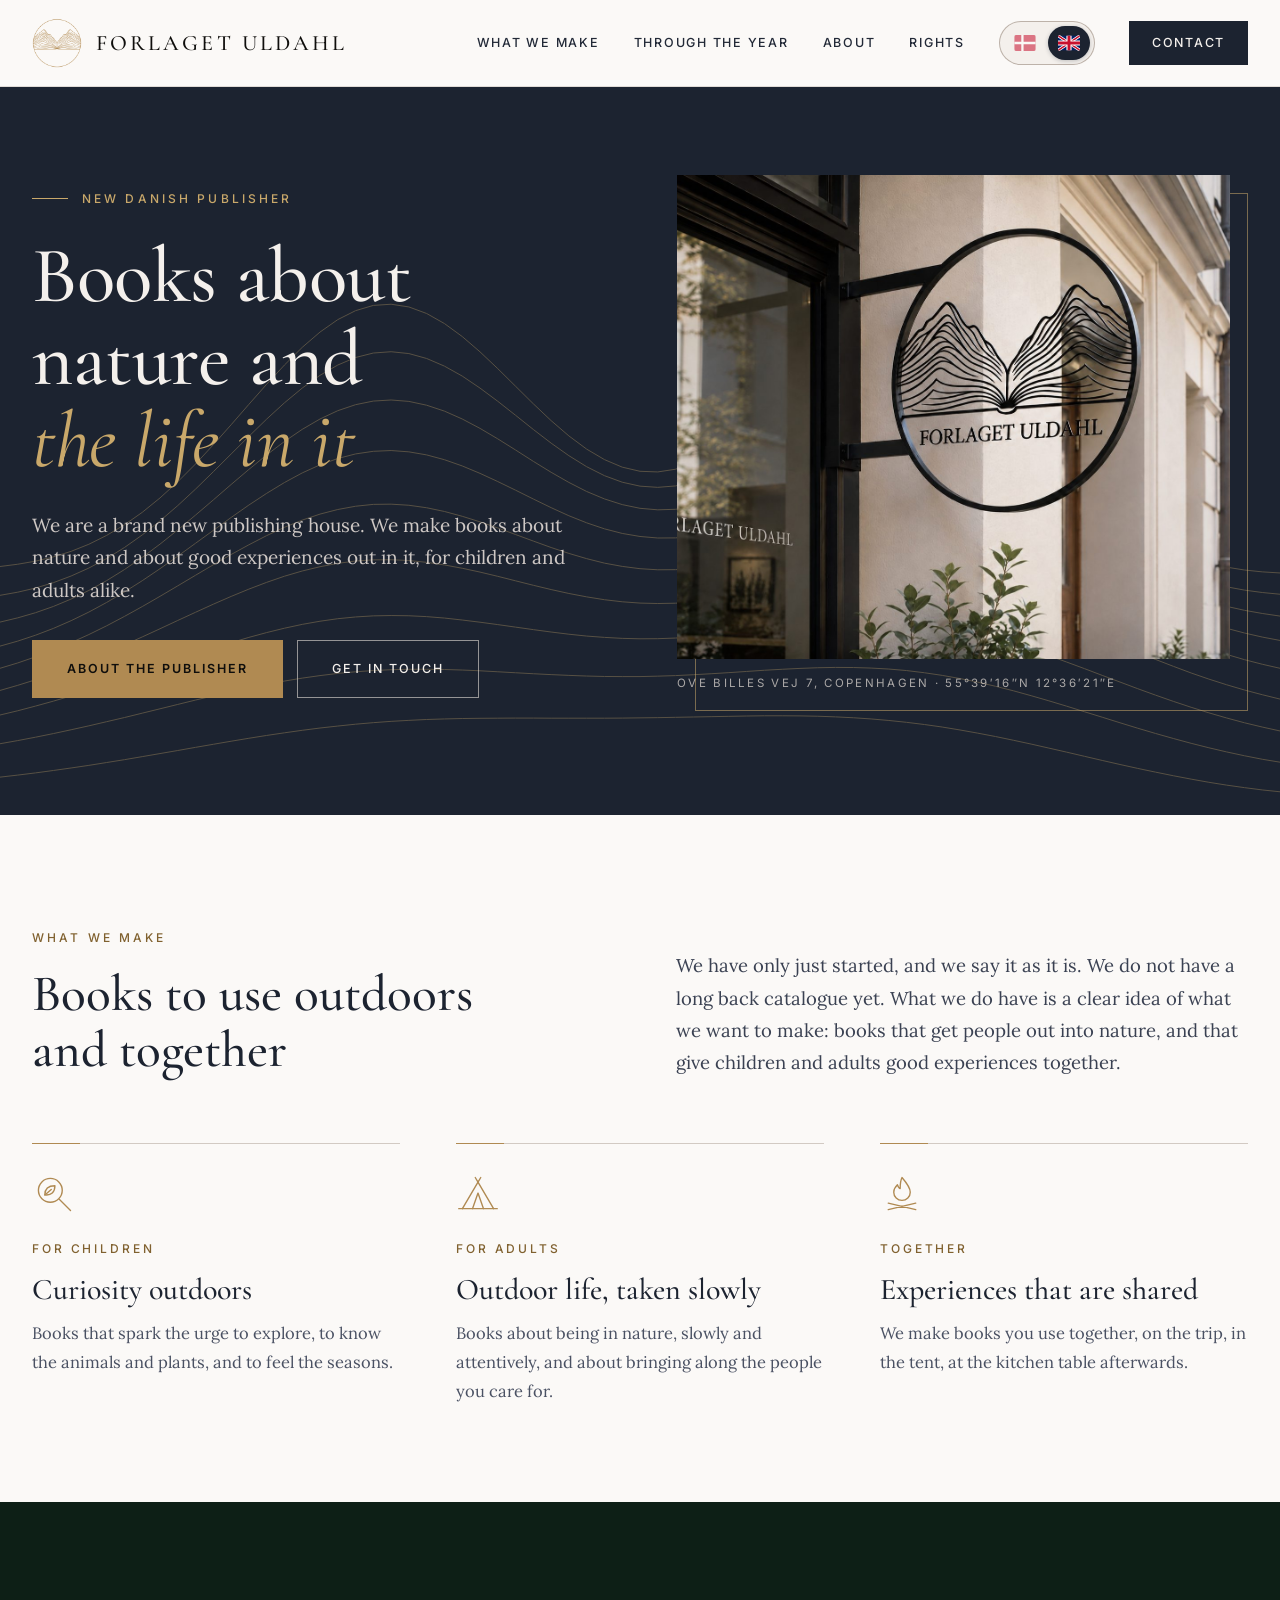
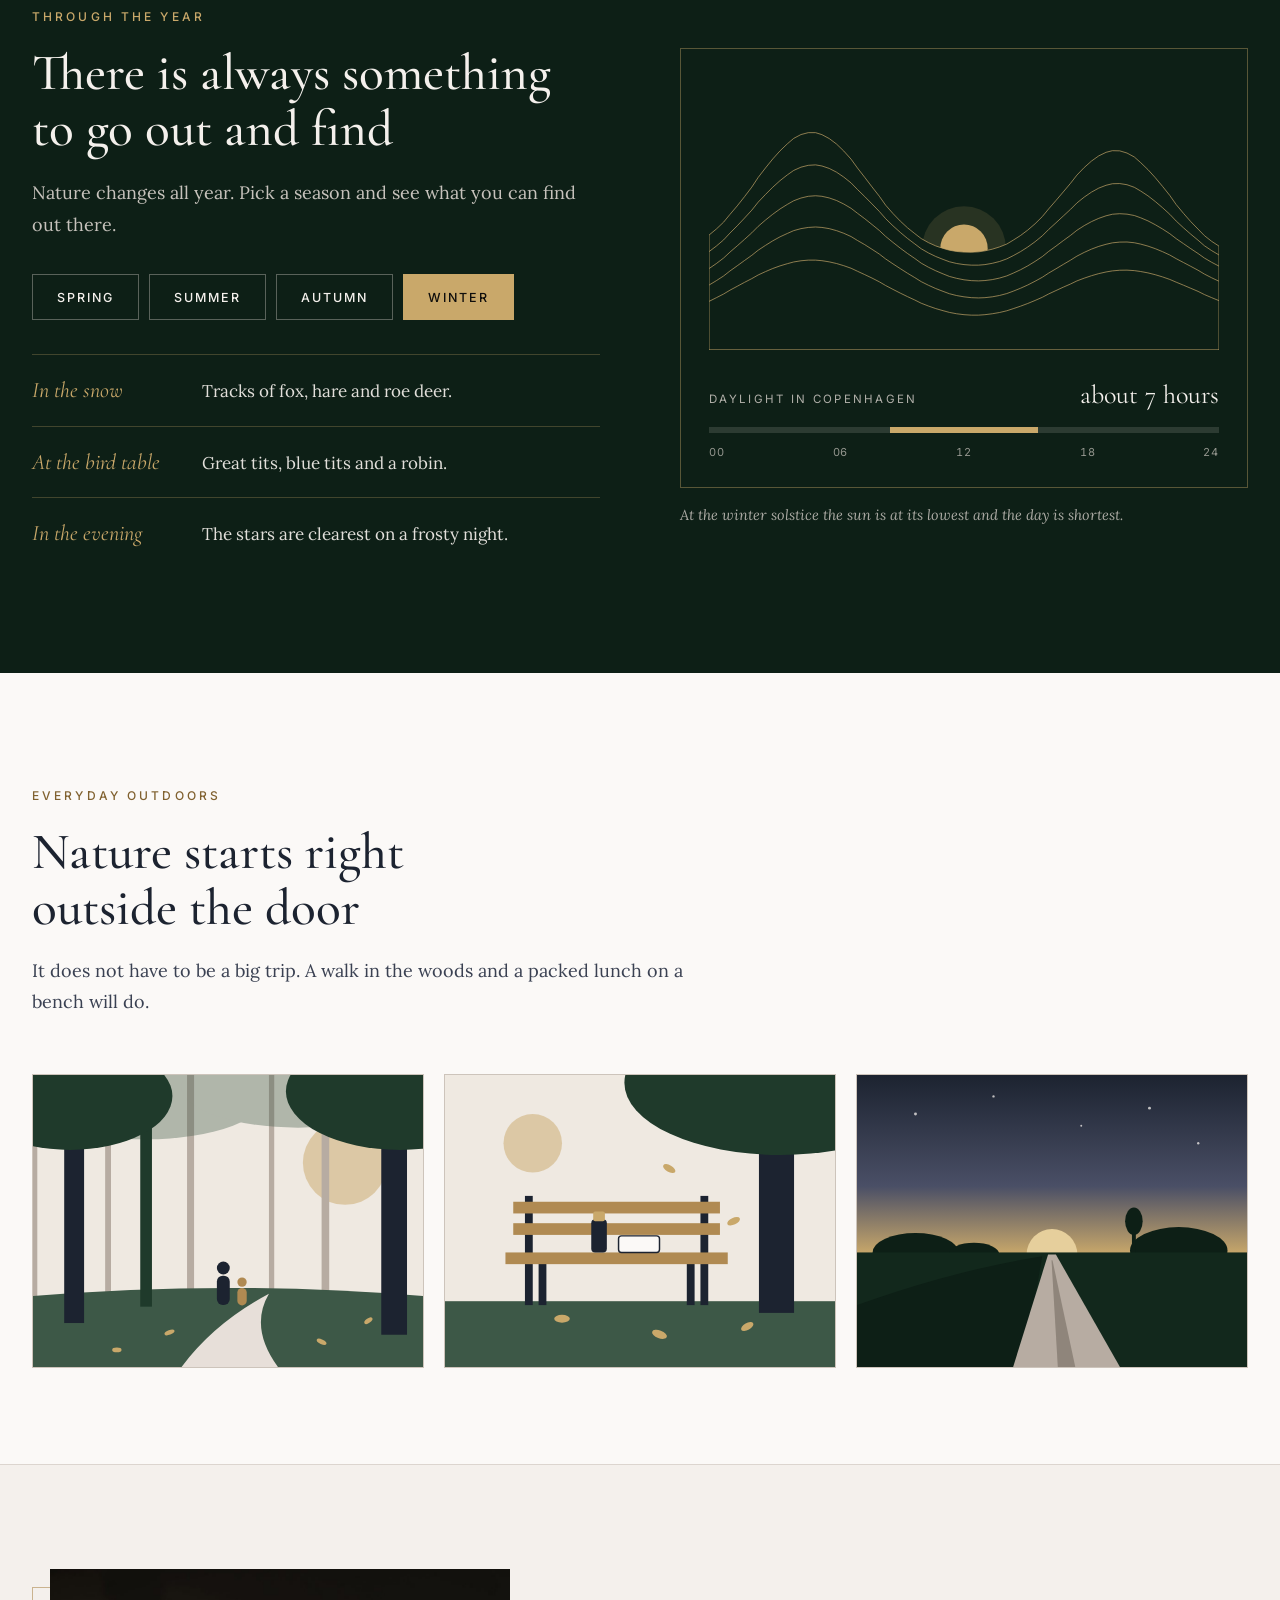
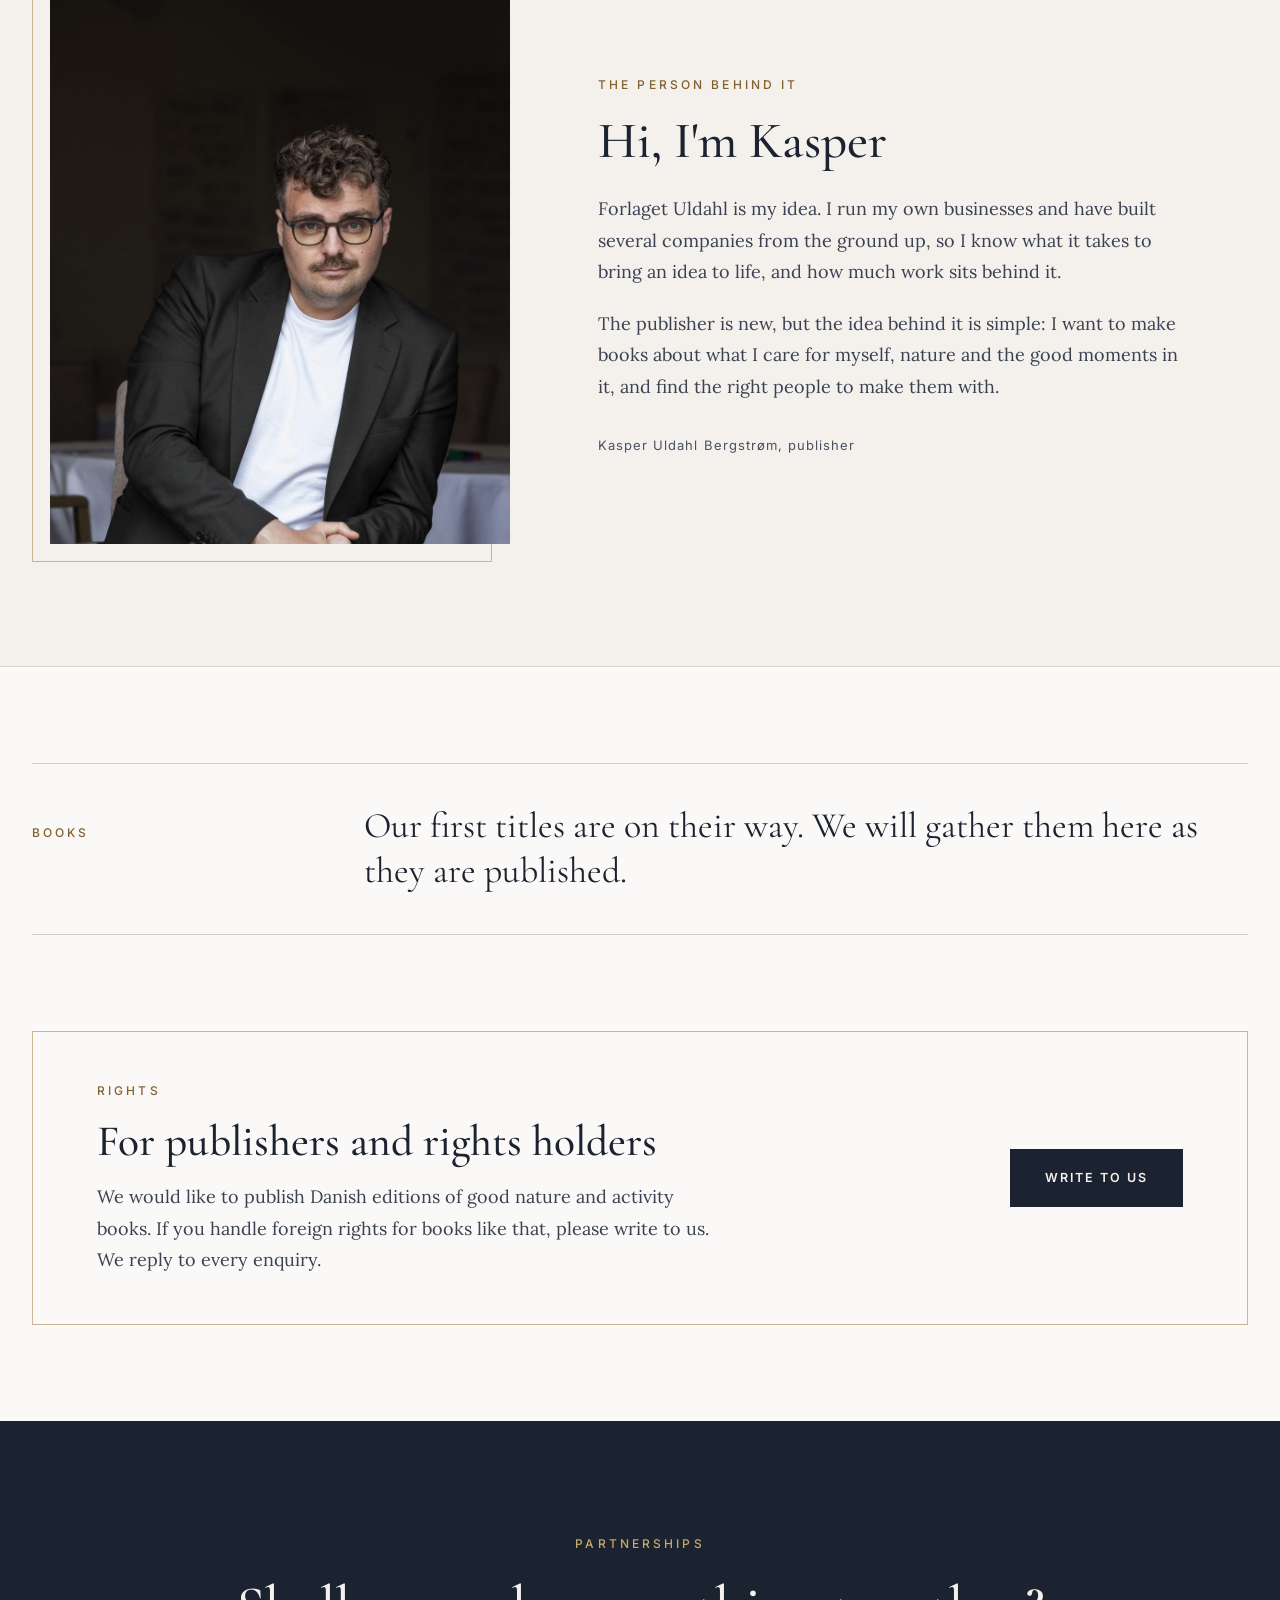
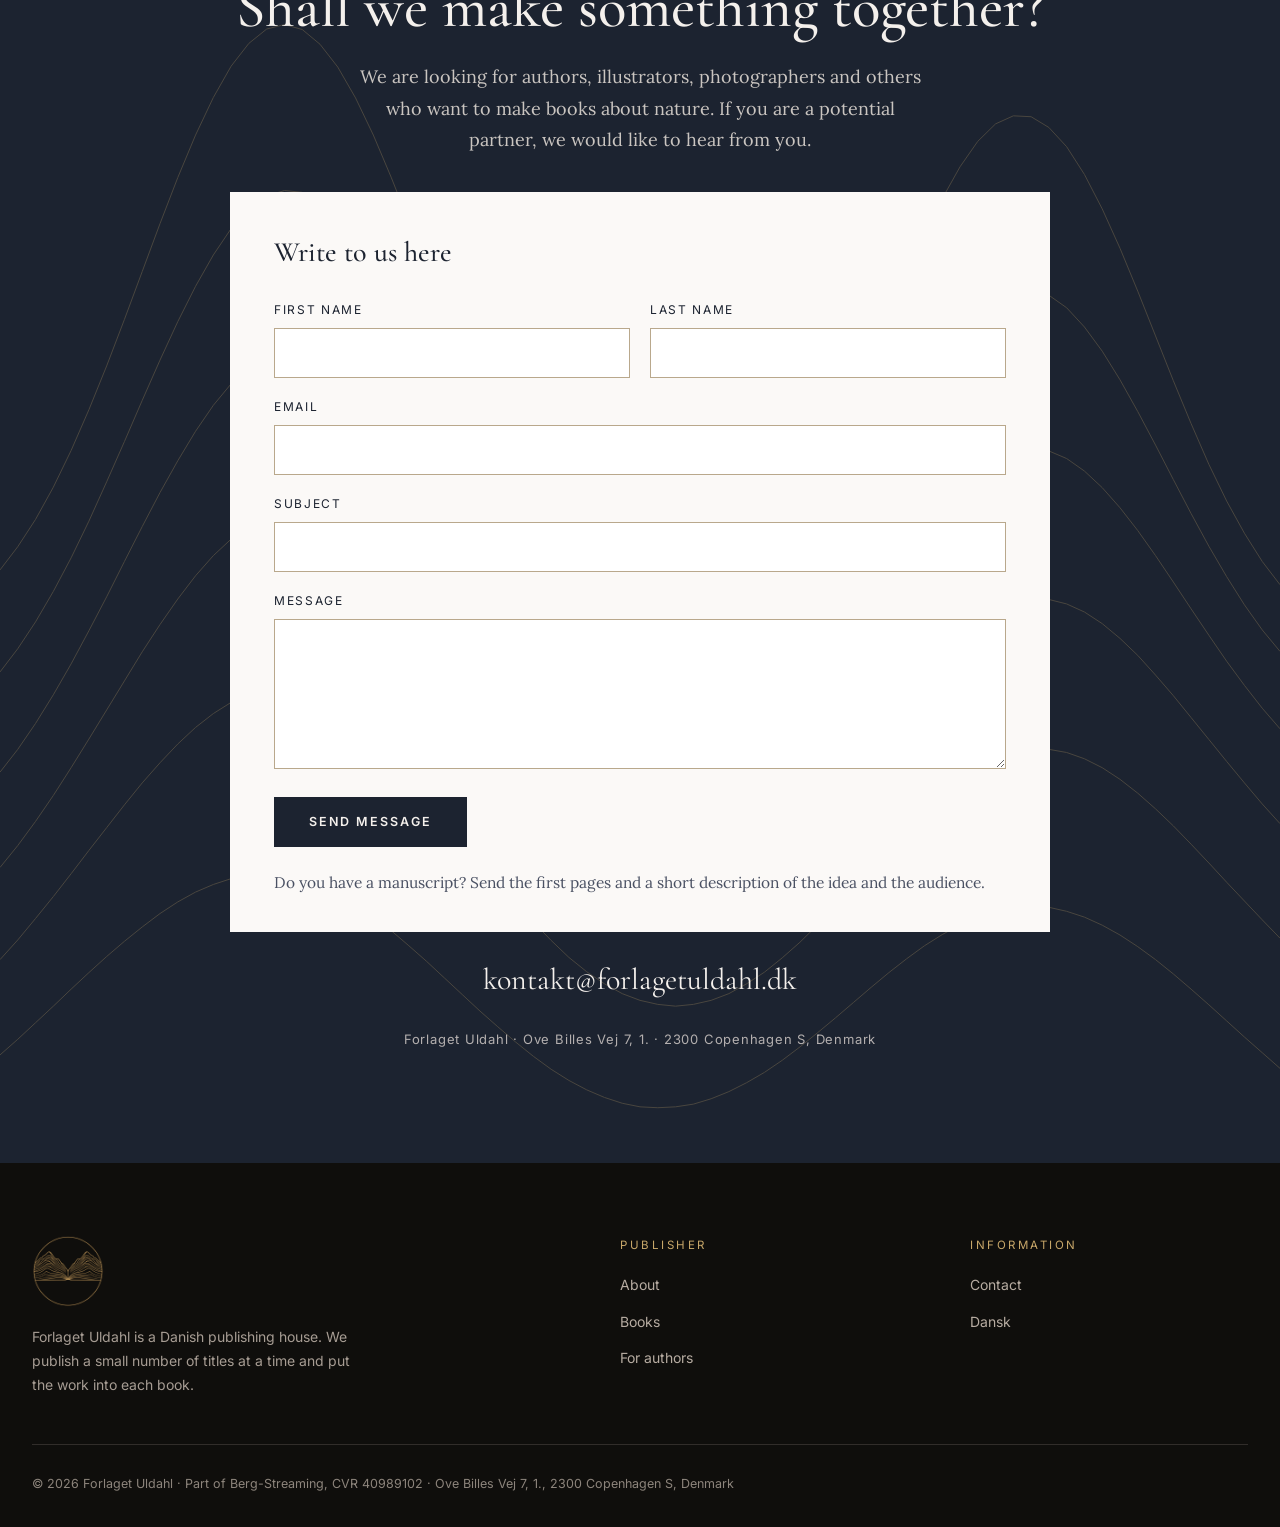
==== en/index.html @ 1d12caa1 "Nyt design: forside på dansk og engelsk med årstidsvælger og kontaktformular Én side pr. sprog. De g" ====
<!doctype html>
<html lang="en">
<head>
<meta charset="utf-8">
<meta name="viewport" content="width=device-width, initial-scale=1">
<title>Forlaget Uldahl</title>
<meta name="description" content="Forlaget Uldahl is a new Danish publishing house. We make books about nature and about good experiences out in it, for children and adults alike.">
<link rel="canonical" href="https://forlagetuldahl.dk/en/">
<link rel="alternate" hreflang="da" href="https://forlagetuldahl.dk/">
<link rel="alternate" hreflang="en" href="https://forlagetuldahl.dk/en/">
<meta property="og:type" content="website">
<meta property="og:site_name" content="Forlaget Uldahl">
<meta property="og:locale" content="en_GB">
<meta property="og:title" content="Forlaget Uldahl">
<meta property="og:description" content="Forlaget Uldahl is a new Danish publishing house. We make books about nature and about good experiences out in it, for children and adults alike.">
<meta property="og:url" content="https://forlagetuldahl.dk/en/">
<meta property="og:image" content="https://forlagetuldahl.dk/assets/images/skilt.jpg">
<meta name="twitter:card" content="summary_large_image">
<link rel="icon" href="../assets/images/maerke.png">
<link rel="preconnect" href="https://fonts.googleapis.com">
<link rel="preconnect" href="https://fonts.gstatic.com" crossorigin>
<link rel="stylesheet" href="https://fonts.googleapis.com/css2?family=Cormorant+Garamond:ital,wght@0,400;0,500;0,600;1,400;1,500&amp;family=Inter:wght@400;500;600&amp;family=Lora:ital,wght@0,400;0,500;1,400&amp;display=swap">
<link rel="stylesheet" href="../assets/css/style.css">
</head>
<body>
<div style="background: #FBF9F7; color: #222937; font-family: 'Lora', Georgia, serif; font-size: 17px; line-height: 1.75; overflow-x: hidden">

<header style="background: #FBF9F7; border-bottom: 1px solid rgba(183,172,162,.4)">
<div style="max-width: 1240px; margin: 0 auto; padding: 18px 32px; display: flex; flex-wrap: wrap; align-items: center; justify-content: space-between; gap: 14px 32px">
<a href="#top" style="display: flex; align-items: center; gap: 14px; text-decoration: none">
<img src="../assets/images/maerke.png" alt="" style="width: 50px; height: 50px; object-fit: contain">
<span style="font-family: 'Cormorant Garamond', Georgia, serif; font-size: 22px; letter-spacing: .14em; text-transform: uppercase; color: #0F0E0C; font-weight: 500">Forlaget Uldahl</span>
</a>
<nav class="menu" aria-label="Main menu" style="display: flex; flex-wrap: wrap; align-items: center; gap: 10px 34px; font-family: 'Inter', sans-serif; font-size: 12.5px; letter-spacing: .14em; text-transform: uppercase; font-weight: 500">
<a href="#det-vi-laver">What we make</a>
<a href="#aaret-rundt">Through the year</a>
<a href="#personen-bag">About</a>
<a href="#rights">Rights</a>
<a class="knap skift" href="../" lang="da" aria-label="Switch to Danish" style="display: inline-flex; align-items: center; gap: 2px; min-height: 44px; box-sizing: border-box; padding: 4px; border: 1px solid rgba(183,172,162,.9); border-radius: 999px; background: #F4F0EC"><span class="fra" style="display: flex; align-items: center; justify-content: center; width: 42px; height: 34px; border-radius: 999px; opacity: .55"><svg aria-hidden="true" viewBox="0 0 37 28" style="width: 22px; height: 16px; display: block; border-radius: 2px"><path fill="#C8102E" d="M0 0h37v28H0z"></path><path fill="#fff" d="M12 0h4v28h-4zM0 12h37v4H0z"></path></svg></span><span class="" style="display: flex; align-items: center; justify-content: center; width: 42px; height: 34px; border-radius: 999px; background: #1C2330; box-shadow: 0 1px 4px rgba(28,35,48,.25)"><svg aria-hidden="true" viewBox="0 0 60 40" style="width: 22px; height: 16px; display: block; border-radius: 2px"><path fill="#012169" d="M0 0h60v40H0z"></path><path stroke="#fff" stroke-width="8" d="M0 0l60 40M60 0L0 40"></path><path stroke="#C8102E" stroke-width="4" d="M0 0l60 40M60 0L0 40"></path><path fill="#fff" d="M23 0h14v40H23zM0 13h60v14H0z"></path><path fill="#C8102E" d="M26 0h8v40h-8zM0 16h60v8H0z"></path></svg></span></a>
<a class="knap knap-guld" href="#kontakt" style="display: inline-flex; align-items: center; min-height: 44px; box-sizing: border-box; padding: 0 22px; background: #1C2330; border: 1px solid #1C2330; color: #F4F0EC">Contact</a>
</nav>
</div>
</header>

<section id="top" style="position: relative; background: #1C2330; color: #F4F0EC; overflow: hidden">
<svg aria-hidden="true" viewBox="0 0 1440 520" preserveAspectRatio="none" style="position: absolute; left: 0; bottom: 0; width: 100%; height: 78%; opacity: .34">
<g stroke="#C9A86A" stroke-width="1">
<path class="kurve" d="M0 292.6 L20 290.5 L40 287.7 L60 283.8 L80 278.7 L100 272.2 L120 264.1 L140 254.4 L160 243.0 L180 229.8 L200 215.0 L220 198.7 L240 181.1 L260 162.8 L280 144.1 L300 125.7 L320 108.1 L340 91.9 L360 77.9 L380 66.5 L400 58.3 L420 53.5 L440 52.4 L460 54.9 L480 60.9 L500 70.1 L520 82.0 L540 96.0 L560 111.4 L580 127.5 L600 143.6 L620 159.0 L640 173.0 L660 185.1 L680 194.7 L700 201.6 L720 205.4 L740 206.0 L760 203.5 L780 198.0 L800 189.7 L820 179.0 L840 166.6 L860 152.9 L880 138.7 L900 124.9 L920 112.0 L940 101.0 L960 92.4 L980 86.8 L1000 84.5 L1020 85.8 L1040 90.7 L1060 99.0 L1080 110.2 L1100 124.0 L1120 139.6 L1140 156.5 L1160 173.9 L1180 191.3 L1200 208.1 L1220 223.8 L1240 238.1 L1260 250.9 L1280 261.9 L1300 271.2 L1320 278.8 L1340 285.0 L1360 289.7 L1380 293.2 L1400 295.8 L1420 297.5 L1440 298.5"></path>
<path class="kurve" d="M0 319.0 L20 316.1 L40 312.3 L60 307.4 L80 301.3 L100 294.0 L120 285.3 L140 275.2 L160 263.7 L180 250.8 L200 236.8 L220 221.7 L240 205.8 L260 189.6 L280 173.4 L300 157.6 L320 142.7 L340 129.2 L360 117.5 L380 108.1 L400 101.2 L420 97.1 L440 95.9 L460 97.6 L480 102.1 L500 109.1 L520 118.2 L540 129.2 L560 141.3 L580 154.1 L600 167.1 L620 179.6 L640 191.1 L660 201.2 L680 209.4 L700 215.4 L720 219.0 L740 220.1 L760 218.8 L780 215.0 L800 209.1 L820 201.3 L840 192.2 L860 182.1 L880 171.7 L900 161.6 L920 152.2 L940 144.2 L960 138.1 L980 134.1 L1000 132.7 L1020 133.9 L1040 137.8 L1060 144.2 L1080 153.0 L1100 163.8 L1120 176.1 L1140 189.6 L1160 203.7 L1180 218.0 L1200 232.0 L1220 245.5 L1240 258.0 L1260 269.5 L1280 279.6 L1300 288.5 L1320 296.0 L1340 302.2 L1360 307.2 L1380 311.2 L1400 314.2 L1420 316.4 L1440 318.0"></path>
<path class="kurve" d="M0 343.5 L20 339.6 L40 334.9 L60 329.2 L80 322.4 L100 314.5 L120 305.5 L140 295.4 L160 284.2 L180 272.1 L200 259.1 L220 245.5 L240 231.6 L260 217.5 L280 203.7 L300 190.4 L320 178.1 L340 167.0 L360 157.5 L380 149.9 L400 144.4 L420 141.1 L440 140.1 L460 141.4 L480 144.9 L500 150.3 L520 157.5 L540 166.1 L560 175.7 L580 185.9 L600 196.3 L620 206.3 L640 215.6 L660 223.9 L680 230.7 L700 235.9 L720 239.3 L740 240.7 L760 240.2 L780 237.8 L800 233.8 L820 228.4 L840 221.9 L860 214.7 L880 207.2 L900 199.8 L920 193.0 L940 187.2 L960 182.7 L980 179.9 L1000 178.8 L1020 179.7 L1040 182.6 L1060 187.5 L1080 194.1 L1100 202.3 L1120 211.8 L1140 222.3 L1160 233.5 L1180 245.0 L1200 256.5 L1220 267.7 L1240 278.4 L1260 288.5 L1280 297.6 L1300 305.8 L1320 313.1 L1340 319.3 L1360 324.6 L1380 329.1 L1400 332.7 L1420 335.6 L1440 338.0"></path>
<path class="kurve" d="M0 365.5 L20 360.9 L40 355.5 L60 349.3 L80 342.2 L100 334.3 L120 325.5 L140 315.9 L160 305.6 L180 294.6 L200 283.1 L220 271.3 L240 259.5 L260 247.7 L280 236.3 L300 225.6 L320 215.7 L340 206.9 L360 199.5 L380 193.7 L400 189.5 L420 187.1 L440 186.4 L460 187.6 L480 190.4 L500 194.8 L520 200.5 L540 207.3 L560 214.8 L580 222.7 L600 230.8 L620 238.7 L640 246.1 L660 252.6 L680 258.1 L700 262.3 L720 265.1 L740 266.5 L760 266.4 L780 264.9 L800 262.2 L820 258.4 L840 253.7 L860 248.5 L880 243.1 L900 237.7 L920 232.7 L940 228.4 L960 225.0 L980 222.8 L1000 222.0 L1020 222.6 L1040 224.6 L1060 228.2 L1080 233.1 L1100 239.3 L1120 246.6 L1140 254.7 L1160 263.5 L1180 272.8 L1200 282.2 L1220 291.6 L1240 300.7 L1260 309.5 L1280 317.8 L1300 325.5 L1320 332.5 L1340 338.7 L1360 344.3 L1380 349.2 L1400 353.5 L1420 357.2 L1440 360.3"></path>
<path class="kurve" d="M0 385.8 L20 380.9 L40 375.3 L60 369.2 L80 362.3 L100 354.9 L120 346.9 L140 338.3 L160 329.3 L180 319.9 L200 310.3 L220 300.6 L240 291.0 L260 281.6 L280 272.7 L300 264.3 L320 256.7 L340 250.1 L360 244.6 L380 240.4 L400 237.4 L420 235.7 L440 235.5 L460 236.5 L480 238.8 L500 242.2 L520 246.6 L540 251.7 L560 257.3 L580 263.3 L600 269.3 L620 275.2 L640 280.6 L660 285.4 L680 289.5 L700 292.5 L720 294.6 L740 295.6 L760 295.5 L780 294.4 L800 292.4 L820 289.5 L840 286.1 L860 282.3 L880 278.2 L900 274.2 L920 270.5 L940 267.3 L960 264.8 L980 263.2 L1000 262.5 L1020 263.0 L1040 264.5 L1060 267.2 L1080 271.0 L1100 275.8 L1120 281.6 L1140 288.1 L1160 295.2 L1180 302.8 L1200 310.6 L1220 318.6 L1240 326.6 L1260 334.4 L1280 342.0 L1300 349.2 L1320 355.9 L1340 362.2 L1360 367.9 L1380 373.1 L1400 377.9 L1420 382.1 L1440 385.8"></path>
<path class="kurve" d="M0 406.1 L20 401.4 L40 396.3 L60 390.7 L80 384.7 L100 378.3 L120 371.5 L140 364.4 L160 357.1 L180 349.6 L200 342.0 L220 334.5 L240 327.1 L260 320.0 L280 313.3 L300 307.1 L320 301.5 L340 296.7 L360 292.8 L380 289.7 L400 287.6 L420 286.5 L440 286.4 L460 287.1 L480 288.8 L500 291.2 L520 294.2 L540 297.7 L560 301.6 L580 305.7 L600 309.8 L620 313.7 L640 317.3 L660 320.4 L680 323.0 L700 324.9 L720 326.1 L740 326.5 L760 326.2 L780 325.1 L800 323.5 L820 321.3 L840 318.7 L860 315.8 L880 312.9 L900 310.0 L920 307.4 L940 305.1 L960 303.4 L980 302.4 L1000 302.1 L1020 302.7 L1040 304.2 L1060 306.5 L1080 309.7 L1100 313.7 L1120 318.5 L1140 323.9 L1160 329.9 L1180 336.4 L1200 343.2 L1220 350.1 L1240 357.1 L1260 364.2 L1280 371.0 L1300 377.7 L1320 384.0 L1340 390.1 L1360 395.7 L1380 400.9 L1400 405.7 L1420 410.0 L1440 414.0"></path>
<path class="kurve" d="M0 428.6 L20 424.7 L40 420.4 L60 415.9 L80 411.1 L100 406.1 L120 400.8 L140 395.4 L160 389.8 L180 384.2 L200 378.5 L220 373.0 L240 367.6 L260 362.4 L280 357.5 L300 353.1 L320 349.1 L340 345.6 L360 342.7 L380 340.4 L400 338.8 L420 337.8 L440 337.5 L460 337.7 L480 338.5 L500 339.8 L520 341.6 L540 343.6 L560 345.8 L580 348.1 L600 350.4 L620 352.6 L640 354.6 L660 356.3 L680 357.5 L700 358.4 L720 358.8 L740 358.7 L760 358.1 L780 357.2 L800 355.8 L820 354.2 L840 352.3 L860 350.3 L880 348.4 L900 346.5 L920 344.9 L940 343.7 L960 342.9 L980 342.6 L1000 342.9 L1020 343.9 L1040 345.5 L1060 347.8 L1080 350.8 L1100 354.4 L1120 358.7 L1140 363.4 L1160 368.6 L1180 374.2 L1200 380.1 L1220 386.1 L1240 392.3 L1260 398.4 L1280 404.5 L1300 410.4 L1320 416.1 L1340 421.5 L1360 426.6 L1380 431.3 L1400 435.7 L1420 439.6 L1440 443.2"></path>
<path class="kurve" d="M0 454.9 L20 452.0 L40 448.9 L60 445.6 L80 442.1 L100 438.5 L120 434.7 L140 430.9 L160 426.9 L180 422.9 L200 418.9 L220 414.9 L240 411.0 L260 407.3 L280 403.8 L300 400.5 L320 397.5 L340 394.8 L360 392.5 L380 390.5 L400 389.0 L420 387.9 L440 387.1 L460 386.7 L480 386.7 L500 386.9 L520 387.4 L540 388.1 L560 389.0 L580 389.9 L600 390.8 L620 391.6 L640 392.3 L660 392.9 L680 393.3 L700 393.4 L720 393.4 L740 393.0 L760 392.5 L780 391.7 L800 390.8 L820 389.8 L840 388.7 L860 387.6 L880 386.7 L900 385.9 L920 385.3 L940 385.0 L960 385.1 L980 385.6 L1000 386.5 L1020 387.9 L1040 389.9 L1060 392.3 L1080 395.2 L1100 398.5 L1120 402.3 L1140 406.4 L1160 410.9 L1180 415.6 L1200 420.5 L1220 425.6 L1240 430.6 L1260 435.7 L1280 440.7 L1300 445.5 L1320 450.1 L1340 454.5 L1360 458.6 L1380 462.4 L1400 465.9 L1420 469.1 L1440 471.8"></path>
<path class="kurve" d="M0 485.5 L20 483.6 L40 481.6 L60 479.4 L80 477.1 L100 474.7 L120 472.1 L140 469.5 L160 466.7 L180 463.9 L200 461.1 L220 458.2 L240 455.4 L260 452.6 L280 449.9 L300 447.3 L320 444.9 L340 442.6 L360 440.5 L380 438.7 L400 437.0 L420 435.6 L440 434.4 L460 433.5 L480 432.7 L500 432.2 L520 431.8 L540 431.6 L560 431.5 L580 431.4 L600 431.4 L620 431.5 L640 431.5 L660 431.5 L680 431.5 L700 431.4 L720 431.2 L740 431.0 L760 430.7 L780 430.4 L800 430.1 L820 429.8 L840 429.5 L860 429.3 L880 429.3 L900 429.4 L920 429.7 L940 430.3 L960 431.1 L980 432.2 L1000 433.6 L1020 435.3 L1040 437.3 L1060 439.6 L1080 442.3 L1100 445.2 L1120 448.3 L1140 451.7 L1160 455.2 L1180 458.9 L1200 462.6 L1220 466.4 L1240 470.2 L1260 473.9 L1280 477.5 L1300 480.9 L1320 484.2 L1340 487.3 L1360 490.2 L1380 492.8 L1400 495.1 L1420 497.2 L1440 498.9"></path>
</g>
</svg>
<div style="position: relative; max-width: 1240px; margin: 0 auto; padding: 88px 32px 104px; display: flex; flex-wrap: wrap; align-items: center; gap: 56px 72px">
<div style="flex: 1 1 440px; min-width: 0; display: flex; flex-direction: column; gap: 26px">
<p class="ind" style="margin: 0; font-family: 'Inter', sans-serif; font-size: 12px; letter-spacing: .26em; text-transform: uppercase; color: #C9A86A; font-weight: 500; display: flex; align-items: center; gap: 14px"><span style="display: inline-block; width: 36px; height: 1px; background: #C9A86A"></span>New Danish publisher</p>
<h1 class="ind2" style="margin: 0; font-family: 'Cormorant Garamond', Georgia, serif; font-weight: 500; font-size: clamp(46px, 6.2vw, 84px); line-height: 1.04; letter-spacing: -.005em; color: #F4F0EC; text-wrap: balance">Books about nature and <em style="font-weight: 400; color: #C9A86A">the life in it</em></h1>
<p class="ind3" style="margin: 0; max-width: 46ch; font-size: 19px; line-height: 1.7; color: rgba(231,223,217,.88)">We are a brand new publishing house. We make books about nature and about good experiences out in it, for children and adults alike.</p>
<div class="ind3" style="display: flex; flex-wrap: wrap; gap: 14px; padding-top: 8px">
<a class="knap knap-guld" href="#personen-bag" style="display: inline-block; min-height: 20px; padding: 17px 34px; background: #B08A52; border: 1px solid #B08A52; color: #0F0E0C; text-decoration: none; font-family: 'Inter', sans-serif; font-size: 12.5px; letter-spacing: .16em; text-transform: uppercase; font-weight: 600">About the publisher</a>
<a class="knap knap-lys" href="#kontakt" style="display: inline-block; min-height: 20px; padding: 17px 34px; background: transparent; border: 1px solid rgba(231,223,217,.6); color: #F4F0EC; text-decoration: none; font-family: 'Inter', sans-serif; font-size: 12.5px; letter-spacing: .16em; text-transform: uppercase; font-weight: 500">Get in touch</a>
</div>
</div>
<div style="flex: 1 1 420px; min-width: 0; position: relative; padding: 0 18px 18px 0">
<div aria-hidden="true" style="position: absolute; top: 18px; left: 18px; right: 0; bottom: 0; border: 1px solid rgba(201,168,106,.55)"></div>
<div style="position: relative; overflow: hidden; aspect-ratio: 4 / 3.5; background: #222937">
<img class="zoom" src="../assets/images/skilt.jpg" alt="Forlaget Uldahl sign with mountains and an open book on a facade" style="width: 100%; height: 100%; object-fit: cover; object-position: center 40%; display: block">
</div>
<p style="position: relative; margin: 14px 0 0; font-family: 'Inter', sans-serif; font-size: 11.5px; letter-spacing: .2em; text-transform: uppercase; color: rgba(231,223,217,.7)">Ove Billes Vej 7, Copenhagen · 55°39′16″N 12°36′21″E</p>
</div>
</div>
</section>

<section id="det-vi-laver" style="max-width: 1240px; margin: 0 auto; padding: 112px 32px 96px">
<div style="display: flex; flex-wrap: wrap; gap: 28px 72px; align-items: flex-end; margin-bottom: 64px">
<div style="flex: 1 1 380px; min-width: 0">
<p style="margin: 0 0 18px; font-family: 'Inter', sans-serif; font-size: 12px; letter-spacing: .26em; text-transform: uppercase; color: #80612F; font-weight: 500">What we make</p>
<h2 style="margin: 0; font-family: 'Cormorant Garamond', Georgia, serif; font-weight: 500; font-size: clamp(34px, 4vw, 52px); line-height: 1.1; color: #1C2330; text-wrap: balance">Books to use outdoors and together</h2>
</div>
<p style="flex: 1 1 380px; min-width: 0; margin: 0; max-width: 54ch; font-size: 18.5px; color: #3A4152">We have only just started, and we say it as it is. We do not have a long back catalogue yet. What we do have is a clear idea of what we want to make: books that get people out into nature, and that give children and adults good experiences together.</p>
</div>
<div style="display: flex; flex-wrap: wrap; gap: 48px 56px">
<article class="spalte" style="flex: 1 1 280px; min-width: 0; padding-top: 28px; border-top: 1px solid rgba(183,172,162,.6); position: relative">
<span class="streg" aria-hidden="true" style="position: absolute; top: -1px; left: 0; width: 48px; height: 1px; background: #B08A52"></span>
<svg class="ikon" aria-hidden="true" viewBox="0 0 48 48" fill="none" stroke="#B08A52" stroke-width="1.5" stroke-linecap="round" stroke-linejoin="round" style="display: block; width: 44px; height: 44px; margin: 0 0 22px"><circle cx="20" cy="20" r="13"></circle><path d="M30 30l12 12"></path><path d="M14 25c0-7 4-10 11-10 0 7-4 11-11 10z"></path><path d="M14 25l7-6"></path></svg>
<p style="margin: 0 0 14px; font-family: 'Inter', sans-serif; font-size: 12px; letter-spacing: .24em; text-transform: uppercase; color: #80612F; font-weight: 500">For children</p>
<h3 style="margin: 0 0 12px; font-family: 'Cormorant Garamond', Georgia, serif; font-weight: 500; font-size: 30px; line-height: 1.15; color: #1C2330">Curiosity outdoors</h3>
<p style="margin: 0; font-size: 16.5px; color: #4A5163">Books that spark the urge to explore, to know the animals and plants, and to feel the seasons.</p>
</article>
<article class="spalte" style="flex: 1 1 280px; min-width: 0; padding-top: 28px; border-top: 1px solid rgba(183,172,162,.6); position: relative">
<span class="streg" aria-hidden="true" style="position: absolute; top: -1px; left: 0; width: 48px; height: 1px; background: #B08A52"></span>
<svg class="ikon" aria-hidden="true" viewBox="0 0 48 48" fill="none" stroke="#B08A52" stroke-width="1.5" stroke-linecap="round" stroke-linejoin="round" style="display: block; width: 44px; height: 44px; margin: 0 0 22px"><path d="M3 40h42"></path><path d="M7 40L24 11l17 29"></path><path d="M21 6l3 5 3-5"></path><path d="M24 23l-6 17M24 23l6 17"></path></svg>
<p style="margin: 0 0 14px; font-family: 'Inter', sans-serif; font-size: 12px; letter-spacing: .24em; text-transform: uppercase; color: #80612F; font-weight: 500">For adults</p>
<h3 style="margin: 0 0 12px; font-family: 'Cormorant Garamond', Georgia, serif; font-weight: 500; font-size: 30px; line-height: 1.15; color: #1C2330">Outdoor life, taken slowly</h3>
<p style="margin: 0; font-size: 16.5px; color: #4A5163">Books about being in nature, slowly and attentively, and about bringing along the people you care for.</p>
</article>
<article class="spalte" style="flex: 1 1 280px; min-width: 0; padding-top: 28px; border-top: 1px solid rgba(183,172,162,.6); position: relative">
<span class="streg" aria-hidden="true" style="position: absolute; top: -1px; left: 0; width: 48px; height: 1px; background: #B08A52"></span>
<svg class="ikon" aria-hidden="true" viewBox="0 0 48 48" fill="none" stroke="#B08A52" stroke-width="1.5" stroke-linecap="round" stroke-linejoin="round" style="display: block; width: 44px; height: 44px; margin: 0 0 22px"><path d="M9 41l30-7M9 34l30 7"></path><path d="M24 6c6 7 9 11 9 16a9 9 0 0 1-18 0c0-3 2-6 4-8 1 3 2 4 3 4 0-4 0-8 2-12z"></path></svg>
<p style="margin: 0 0 14px; font-family: 'Inter', sans-serif; font-size: 12px; letter-spacing: .24em; text-transform: uppercase; color: #80612F; font-weight: 500">Together</p>
<h3 style="margin: 0 0 12px; font-family: 'Cormorant Garamond', Georgia, serif; font-weight: 500; font-size: 30px; line-height: 1.15; color: #1C2330">Experiences that are shared</h3>
<p style="margin: 0; font-size: 16.5px; color: #4A5163">We make books you use together, on the trip, in the tent, at the kitchen table afterwards.</p>
</article>
</div>
</section>

<section id="aaret-rundt" style="background: #0D1F16; color: #F4F0EC">
<div style="max-width: 1240px; margin: 0 auto; padding: 104px 32px; display: flex; flex-wrap: wrap; gap: 56px 80px; align-items: center">
<div style="flex: 1 1 420px; min-width: 0">
<p style="margin: 0 0 18px; font-family: 'Inter', sans-serif; font-size: 12px; letter-spacing: .26em; text-transform: uppercase; color: #C9A86A; font-weight: 500">Through the year</p>
<h2 style="margin: 0 0 20px; font-family: 'Cormorant Garamond', Georgia, serif; font-weight: 500; font-size: clamp(34px, 4vw, 52px); line-height: 1.1; color: #F4F0EC; text-wrap: balance">There is always something to go out and find</h2>
<p style="margin: 0 0 34px; max-width: 50ch; font-size: 18px; color: rgba(231,223,217,.85)">Nature changes all year. Pick a season and see what you can find out there.</p>
<div role="group" aria-label="Pick a season" style="display: flex; flex-wrap: wrap; gap: 10px; margin-bottom: 34px">
<button class="fane" type="button" data-aarstid="forar" aria-pressed="false" style="min-height: 46px; padding: 0 24px; cursor: pointer; font-family: 'Inter', sans-serif; font-size: 12.5px; letter-spacing: .16em; text-transform: uppercase; font-weight: 500; border: 1px solid rgba(231,223,217,.35); background: transparent; color: #F4F0EC">Spring</button>
<button class="fane" type="button" data-aarstid="sommer" aria-pressed="false" style="min-height: 46px; padding: 0 24px; cursor: pointer; font-family: 'Inter', sans-serif; font-size: 12.5px; letter-spacing: .16em; text-transform: uppercase; font-weight: 500; border: 1px solid rgba(231,223,217,.35); background: transparent; color: #F4F0EC">Summer</button>
<button class="fane" type="button" data-aarstid="efterar" aria-pressed="true" style="min-height: 46px; padding: 0 24px; cursor: pointer; font-family: 'Inter', sans-serif; font-size: 12.5px; letter-spacing: .16em; text-transform: uppercase; font-weight: 500; border: 1px solid rgba(231,223,217,.35); background: transparent; color: #F4F0EC">Autumn</button>
<button class="fane" type="button" data-aarstid="vinter" aria-pressed="false" style="min-height: 46px; padding: 0 24px; cursor: pointer; font-family: 'Inter', sans-serif; font-size: 12.5px; letter-spacing: .16em; text-transform: uppercase; font-weight: 500; border: 1px solid rgba(231,223,217,.35); background: transparent; color: #F4F0EC">Winter</button>
</div>
<ul style="margin: 0; padding: 0; list-style: none; display: flex; flex-direction: column">
<li style="display: flex; gap: 20px; align-items: baseline; padding: 16px 0; border-top: 1px solid rgba(201,168,106,.28)">
<span style="flex: 0 0 auto; font-family: 'Cormorant Garamond', Georgia, serif; font-style: italic; font-size: 22px; color: #C9A86A; min-width: 150px" data-t="hvor">On the forest floor</span>
<span style="font-size: 17px; color: rgba(244,240,236,.92)" data-t="hvad">Mushrooms come up after the rain.</span>
</li>
<li style="display: flex; gap: 20px; align-items: baseline; padding: 16px 0; border-top: 1px solid rgba(201,168,106,.28)">
<span style="flex: 0 0 auto; font-family: 'Cormorant Garamond', Georgia, serif; font-style: italic; font-size: 22px; color: #C9A86A; min-width: 150px" data-t="hvor">In the sky</span>
<span style="font-size: 17px; color: rgba(244,240,236,.92)" data-t="hvad">Migrating birds fly south in large flocks.</span>
</li>
<li style="display: flex; gap: 20px; align-items: baseline; padding: 16px 0; border-top: 1px solid rgba(201,168,106,.28)">
<span style="flex: 0 0 auto; font-family: 'Cormorant Garamond', Georgia, serif; font-style: italic; font-size: 22px; color: #C9A86A; min-width: 150px" data-t="hvor">Under the trees</span>
<span style="font-size: 17px; color: rgba(244,240,236,.92)" data-t="hvad">Conkers, acorns and beech nuts in your pockets.</span>
</li>
</ul>
</div>
<figure style="flex: 1 1 420px; min-width: 0; margin: 0">
<div style="position: relative; border: 1px solid rgba(201,168,106,.4); padding: 28px 28px 24px">
<svg role="img" id="dal" aria-label="Autumn. about 12 hours" viewBox="0 0 560 300" style="display: block; width: 100%; height: auto">
<g class="sol" id="sol" style="transform: translateY(-62px)">
<circle cx="280" cy="196" r="46" fill="#C9A86A" opacity=".14"></circle>
<circle cx="280" cy="196" r="26" fill="#C9A86A"></circle>
</g>
<g stroke="#C9A86A" stroke-width="1" stroke-opacity=".75">
<path d="M0 173.6 L8 167.0 L16 159.4 L23 150.9 L31 141.5 L39 131.4 L47 120.9 L54 110.3 L62 99.9 L70 90.0 L78 81.1 L86 73.4 L93 67.4 L101 63.2 L109 61.1 L117 61.1 L124 63.3 L132 67.6 L140 73.6 L148 81.3 L156 90.2 L163 99.9 L171 110.2 L179 120.7 L187 130.9 L194 140.8 L202 149.9 L210 158.2 L218 165.6 L226 172.0 L233 177.4 L241 181.9 L249 185.5 L257 188.2 L264 190.2 L272 191.6 L280 192.3 L288 192.4 L296 192.0 L303 190.9 L311 189.1 L319 186.6 L327 183.4 L334 179.2 L342 174.1 L350 168.1 L358 161.2 L366 153.3 L373 144.8 L381 135.6 L389 126.2 L397 116.7 L404 107.7 L412 99.4 L420 92.3 L428 86.6 L436 82.7 L443 80.9 L451 81.1 L459 83.5 L467 87.8 L474 94.0 L482 101.7 L490 110.5 L498 120.1 L506 130.1 L513 140.1 L521 149.7 L529 158.8 L537 167.0 L544 174.2 L552 180.5 L560 185.7 L560 300 L0 300 Z" fill="#0D1F16"></path>
<path d="M0 191.8 L8 185.7 L16 178.9 L23 171.4 L31 163.4 L39 154.9 L47 146.2 L54 137.4 L62 129.0 L70 121.0 L78 113.8 L86 107.5 L93 102.6 L101 99.0 L109 97.0 L117 96.5 L124 97.7 L132 100.4 L140 104.5 L148 109.9 L156 116.3 L163 123.5 L171 131.3 L179 139.4 L187 147.6 L194 155.6 L202 163.4 L210 170.6 L218 177.3 L226 183.3 L233 188.6 L241 193.2 L249 197.1 L257 200.3 L264 202.9 L272 204.8 L280 206.0 L288 206.6 L296 206.6 L303 206.0 L311 204.6 L319 202.6 L327 199.7 L334 196.2 L342 191.8 L350 186.7 L358 180.9 L366 174.4 L373 167.4 L381 160.1 L389 152.7 L397 145.3 L404 138.3 L412 131.9 L420 126.4 L428 122.0 L436 118.9 L443 117.2 L451 117.0 L459 118.3 L467 121.1 L474 125.2 L482 130.5 L490 136.7 L498 143.5 L506 150.8 L513 158.2 L521 165.6 L529 172.6 L537 179.2 L544 185.3 L552 190.7 L560 195.4 L560 300 L0 300 Z" fill="#0D1F16"></path>
<path d="M0 210.4 L8 204.9 L16 198.8 L23 192.3 L31 185.4 L39 178.3 L47 171.1 L54 164.0 L62 157.1 L70 150.7 L78 144.9 L86 139.9 L93 135.9 L101 132.9 L109 131.0 L117 130.4 L124 131.0 L132 132.8 L140 135.6 L148 139.5 L156 144.2 L163 149.6 L171 155.6 L179 162.0 L187 168.5 L194 175.1 L202 181.6 L210 187.9 L218 193.8 L226 199.3 L233 204.4 L241 208.9 L249 212.8 L257 216.2 L264 219.0 L272 221.1 L280 222.7 L288 223.6 L296 223.9 L303 223.5 L311 222.5 L319 220.8 L327 218.4 L334 215.4 L342 211.7 L350 207.4 L358 202.5 L366 197.2 L373 191.5 L381 185.7 L389 179.7 L397 173.9 L404 168.3 L412 163.2 L420 158.8 L428 155.2 L436 152.4 L443 150.7 L451 150.1 L459 150.6 L467 152.1 L474 154.6 L482 158.0 L490 162.2 L498 166.9 L506 172.1 L513 177.5 L521 183.0 L529 188.5 L537 193.8 L544 198.8 L552 203.5 L560 207.7 L560 300 L0 300 Z" fill="#0D1F16"></path>
<path d="M0 228.5 L8 223.7 L16 218.5 L23 213.0 L31 207.3 L39 201.5 L47 195.8 L54 190.2 L62 184.9 L70 179.9 L78 175.5 L86 171.8 L93 168.7 L101 166.5 L109 165.2 L117 164.7 L124 165.2 L132 166.5 L140 168.7 L148 171.6 L156 175.2 L163 179.5 L171 184.1 L179 189.2 L187 194.4 L194 199.8 L202 205.2 L210 210.4 L218 215.5 L226 220.3 L233 224.7 L241 228.7 L249 232.3 L257 235.4 L264 238.0 L272 240.0 L280 241.4 L288 242.3 L296 242.6 L303 242.3 L311 241.4 L319 239.9 L327 237.8 L334 235.2 L342 232.0 L350 228.4 L358 224.3 L366 219.9 L373 215.3 L381 210.6 L389 205.8 L397 201.1 L404 196.7 L412 192.6 L420 189.0 L428 186.0 L436 183.7 L443 182.1 L451 181.3 L459 181.2 L467 182.0 L474 183.5 L482 185.7 L490 188.5 L498 191.8 L506 195.5 L513 199.5 L521 203.7 L529 207.9 L537 212.2 L544 216.4 L552 220.5 L560 224.3 L560 300 L0 300 Z" fill="#0D1F16"></path>
<path d="M0 246.4 L8 242.4 L16 238.3 L23 234.1 L31 229.8 L39 225.5 L47 221.4 L54 217.4 L62 213.7 L70 210.3 L78 207.4 L86 205.0 L93 203.1 L101 201.8 L109 201.1 L117 201.1 L124 201.7 L132 203.0 L140 204.8 L148 207.2 L156 210.0 L163 213.3 L171 217.0 L179 220.8 L187 224.9 L194 229.0 L202 233.2 L210 237.3 L218 241.2 L226 244.9 L233 248.4 L241 251.5 L249 254.3 L257 256.6 L264 258.5 L272 260.0 L280 261.0 L288 261.5 L296 261.5 L303 261.0 L311 260.0 L319 258.6 L327 256.7 L334 254.4 L342 251.7 L350 248.7 L358 245.4 L366 241.9 L373 238.2 L381 234.5 L389 230.8 L397 227.3 L404 223.9 L412 220.9 L420 218.2 L428 215.9 L436 214.1 L443 212.9 L451 212.2 L459 212.1 L467 212.6 L474 213.6 L482 215.1 L490 217.1 L498 219.5 L506 222.3 L513 225.3 L521 228.6 L529 232.0 L537 235.4 L544 238.9 L552 242.3 L560 245.6 L560 300 L0 300 Z" fill="#0D1F16"></path>
</g>
<line x1="0" y1="299.5" x2="560" y2="299.5" stroke="#C9A86A" stroke-width="1" opacity=".5"></line>
</svg>
<div style="margin-top: 22px; display: flex; flex-direction: column; gap: 10px">
<div style="display: flex; justify-content: space-between; align-items: baseline; gap: 16px; flex-wrap: wrap">
<span style="font-family: 'Inter', sans-serif; font-size: 11.5px; letter-spacing: .2em; text-transform: uppercase; color: rgba(231,223,217,.75)">Daylight in Copenhagen</span>
<span style="font-family: 'Cormorant Garamond', Georgia, serif; font-size: 26px; color: #F4F0EC; font-variant-numeric: tabular-nums" id="timer">about 12 hours</span>
</div>
<div aria-hidden="true" style="position: relative; height: 6px; background: rgba(231,223,217,.14); display: flex; justify-content: center">
<div class="dagslys" style="height: 100%; background: #C9A86A; width: 50.0%" id="lys"></div>
</div>
<div aria-hidden="true" style="display: flex; justify-content: space-between; font-family: 'Inter', sans-serif; font-size: 11px; letter-spacing: .08em; color: rgba(231,223,217,.62); font-variant-numeric: tabular-nums"><span>00</span><span>06</span><span>12</span><span>18</span><span>24</span></div>
</div>
</div>
<figcaption style="margin-top: 14px; font-size: 14.5px; font-style: italic; color: rgba(231,223,217,.72)" id="solnote">At the autumn equinox, day and night are almost the same length again.</figcaption>
</figure>
</div>
</section>

<section style="max-width: 1240px; margin: 0 auto; padding: 112px 32px 96px">
<div style="max-width: 62ch; margin-bottom: 56px">
<p style="margin: 0 0 18px; font-family: 'Inter', sans-serif; font-size: 12px; letter-spacing: .26em; text-transform: uppercase; color: #80612F; font-weight: 500">Everyday outdoors</p>
<h2 style="margin: 0 0 18px; font-family: 'Cormorant Garamond', Georgia, serif; font-weight: 500; font-size: clamp(34px, 4vw, 52px); line-height: 1.1; color: #1C2330; text-wrap: balance">Nature starts right outside the door</h2>
<p style="margin: 0; font-size: 18px; color: #3A4152">It does not have to be a big trip. A walk in the woods and a packed lunch on a bench will do.</p>
</div>
<div style="display: flex; flex-wrap: wrap; gap: 20px">
<figure class="plads" style="flex: 1 1 300px; min-width: 0; margin: 0">
<div style="aspect-ratio: 4 / 3; overflow: hidden; border: 1px solid rgba(183,172,162,.6); background: #EFE9E1">
<svg role="img" aria-label="A walk in the woods" viewBox="0 0 800 500" preserveAspectRatio="xMidYMid slice" style="display: block; width: 100%; height: 100%"><rect width="800" height="500" fill="#EFE9E1"></rect><circle cx="600" cy="150" r="72" fill="#C9A86A" opacity=".5"></circle>
<g fill="#B7ACA2"><rect x="60" width="14" height="390"></rect><rect x="190" width="10" height="380"></rect><rect x="330" width="12" height="372"></rect><rect x="470" width="9" height="370"></rect><rect x="560" width="13" height="376"></rect><rect x="750" width="11" height="388"></rect></g>
<g fill="#3D5847" opacity=".35"><ellipse cx="260" cy="30" rx="210" ry="80"></ellipse><ellipse cx="520" cy="20" rx="200" ry="70"></ellipse></g>
<path d="M0 384Q400 344 800 384V500H0Z" fill="#3D5847"></path><path d="M320 500Q376 424 470 374Q436 432 486 500Z" fill="#E7DFD9"></path>
<rect x="120" width="34" height="424" fill="#1C2330"></rect><rect x="250" width="20" height="396" fill="#1F3A2B"></rect><rect x="662" width="44" height="444" fill="#1C2330"></rect>
<g fill="#1F3A2B"><ellipse cx="130" cy="36" rx="175" ry="92"></ellipse><ellipse cx="694" cy="28" rx="195" ry="100"></ellipse></g>
<circle cx="392" cy="330" r="11" fill="#1C2330"></circle><rect x="381" y="343" width="22" height="50" rx="10" fill="#1C2330"></rect>
<circle cx="424" cy="354" r="8" fill="#B08A52"></circle><rect x="416" y="364" width="16" height="30" rx="8" fill="#B08A52"></rect>
<g fill="#C9A86A"><ellipse cx="300" cy="440" rx="9" ry="4" transform="rotate(-20 300 440)"></ellipse><ellipse cx="560" cy="456" rx="9" ry="4" transform="rotate(25 560 456)"></ellipse><ellipse cx="210" cy="470" rx="8" ry="4"></ellipse><ellipse cx="640" cy="420" rx="8" ry="4" transform="rotate(-35 640 420)"></ellipse></g></svg>
</div>
</figure>
<figure class="plads" style="flex: 1 1 300px; min-width: 0; margin: 0">
<div style="aspect-ratio: 4 / 3; overflow: hidden; border: 1px solid rgba(183,172,162,.6); background: #EFE9E1">
<svg role="img" aria-label="Bench under a tree with a flask and a lunch box" viewBox="0 0 400 300" preserveAspectRatio="xMidYMid slice" style="display: block; width: 100%; height: 100%"><rect width="400" height="300" fill="#EFE9E1"></rect><circle cx="90" cy="70" r="30" fill="#C9A86A" opacity=".5"></circle>
<rect y="232" width="400" height="68" fill="#3D5847"></rect>
<rect x="322" width="36" height="244" fill="#1C2330"></rect><ellipse cx="344" cy="8" rx="160" ry="74" fill="#1F3A2B"></ellipse>
<g fill="#1C2330"><rect x="82" y="124" width="8" height="112"></rect><rect x="262" y="124" width="8" height="112"></rect><rect x="96" y="192" width="8" height="44"></rect><rect x="248" y="192" width="8" height="44"></rect></g>
<g fill="#B08A52"><rect x="70" y="130" width="212" height="12"></rect><rect x="70" y="152" width="212" height="12"></rect><rect x="62" y="182" width="228" height="12"></rect></g>
<rect x="150" y="148" width="16" height="34" rx="4" fill="#1C2330"></rect><rect x="152" y="140" width="12" height="10" rx="2" fill="#C9A86A"></rect>
<rect x="178" y="165" width="42" height="17" rx="3" fill="#FBF9F7" stroke="#1C2330" stroke-width="1.5"></rect>
<g fill="#C9A86A"><ellipse cx="230" cy="96" rx="7" ry="3.5" transform="rotate(30 230 96)"></ellipse><ellipse cx="296" cy="150" rx="7" ry="3.5" transform="rotate(-25 296 150)"></ellipse><ellipse cx="120" cy="250" rx="8" ry="4"></ellipse><ellipse cx="220" cy="266" rx="8" ry="4" transform="rotate(20 220 266)"></ellipse><ellipse cx="310" cy="258" rx="7" ry="3.5" transform="rotate(-30 310 258)"></ellipse></g></svg>
</div>
</figure>
<figure class="plads" style="flex: 1 1 300px; min-width: 0; margin: 0">
<div style="aspect-ratio: 4 / 3; overflow: hidden; border: 1px solid rgba(183,172,162,.6); background: #EFE9E1">
<svg role="img" aria-label="Gravel road at dusk" viewBox="0 0 400 300" preserveAspectRatio="xMidYMid slice" style="display: block; width: 100%; height: 100%"><defs><linearGradient id="himmel" x1="0" y1="0" x2="0" y2="1"><stop offset="0" stop-color="#1C2330"></stop><stop offset=".62" stop-color="#4A4F66"></stop><stop offset="1" stop-color="#C9A86A"></stop></linearGradient></defs>
<rect width="400" height="184" fill="url(#himmel)"></rect><circle cx="200" cy="184" r="26" fill="#E6CF9C"></circle>
<g fill="#F4F0EC" opacity=".75"><circle cx="60" cy="40" r="1.5"></circle><circle cx="140" cy="22" r="1.2"></circle><circle cx="300" cy="34" r="1.5"></circle><circle cx="350" cy="70" r="1.2"></circle><circle cx="230" cy="52" r="1"></circle></g>
<g fill="#0D1F16"><ellipse cx="60" cy="182" rx="44" ry="20"></ellipse><ellipse cx="120" cy="184" rx="26" ry="12"></ellipse><ellipse cx="330" cy="180" rx="50" ry="24"></ellipse><rect x="282" y="150" width="4" height="34"></rect><ellipse cx="284" cy="150" rx="9" ry="14"></ellipse></g>
<rect y="182" width="400" height="118" fill="#12281C"></rect><path d="M0 300L0 236Q100 200 190 186L170 300Z" fill="#0D1F16"></path>
<path d="M160 300L196 184H204L270 300Z" fill="#B7ACA2"></path><path d="M206 300L199.500 190H200.500L224 300Z" fill="#8F857B"></path></svg>
</div>
</figure>
</div>
</section>

<section id="personen-bag" style="background: #F4F0EC; border-top: 1px solid rgba(183,172,162,.4); border-bottom: 1px solid rgba(183,172,162,.4)">
<div style="max-width: 1240px; margin: 0 auto; padding: 104px 32px; display: flex; flex-wrap: wrap; gap: 56px 88px; align-items: center">
<div class="ramme" style="flex: 1 1 340px; min-width: 0; max-width: 460px; position: relative; padding: 0 0 18px 18px">
<div aria-hidden="true" style="position: absolute; top: 18px; left: 0; right: 18px; bottom: 0; border: 1px solid rgba(176,138,82,.6)"></div>
<div style="position: relative; overflow: hidden; aspect-ratio: 4 / 5">
<img src="../assets/images/kasper.jpg" alt="Kasper, founder of Forlaget Uldahl" style="width: 100%; height: 100%; object-fit: cover; object-position: center 20%; display: block">
</div>
</div>
<div style="flex: 1 1 420px; min-width: 0">
<p style="margin: 0 0 18px; font-family: 'Inter', sans-serif; font-size: 12px; letter-spacing: .26em; text-transform: uppercase; color: #80612F; font-weight: 500">The person behind it</p>
<h2 style="margin: 0 0 24px; font-family: 'Cormorant Garamond', Georgia, serif; font-weight: 500; font-size: clamp(34px, 4vw, 52px); line-height: 1.1; color: #1C2330">Hi, I&#39;m Kasper</h2>
<p style="margin: 0 0 20px; max-width: 54ch; font-size: 18px; color: #3A4152">Forlaget Uldahl is my idea. I run my own businesses and have built several companies from the ground up, so I know what it takes to bring an idea to life, and how much work sits behind it.</p>
<p style="margin: 0 0 32px; max-width: 54ch; font-size: 18px; color: #3A4152">The publisher is new, but the idea behind it is simple: I want to make books about what I care for myself, nature and the good moments in it, and find the right people to make them with.</p>
<p style="margin: 0; font-family: 'Inter', sans-serif; font-size: 13px; letter-spacing: .08em; color: #4A5163">Kasper Uldahl Bergstrøm, publisher</p>
</div>
</div>
</section>

<section style="max-width: 1240px; margin: 0 auto; padding: 96px 32px">
<div style="display: flex; flex-wrap: wrap; gap: 24px 72px; align-items: baseline; padding: 40px 0; border-top: 1px solid rgba(183,172,162,.6); border-bottom: 1px solid rgba(183,172,162,.6)">
<p style="flex: 0 1 260px; margin: 0; font-family: 'Inter', sans-serif; font-size: 12px; letter-spacing: .26em; text-transform: uppercase; color: #80612F; font-weight: 500">Books</p>
<p style="flex: 1 1 420px; min-width: 0; margin: 0; font-family: 'Cormorant Garamond', Georgia, serif; font-size: clamp(26px, 2.8vw, 36px); line-height: 1.25; color: #1C2330">Our first titles are on their way. We will gather them here as they are published.</p>
</div>
</section>

<section id="rights" style="max-width: 1240px; margin: 0 auto; padding: 0 32px 96px">
<div style="border: 1px solid rgba(176,138,82,.6); padding: 48px clamp(24px, 5vw, 64px); display: flex; flex-wrap: wrap; gap: 28px 72px; align-items: center">
<div style="flex: 1 1 420px; min-width: 0">
<p style="margin: 0 0 16px; font-family: 'Inter', sans-serif; font-size: 12px; letter-spacing: .26em; text-transform: uppercase; color: #80612F; font-weight: 500">Rights</p>
<h2 style="margin: 0 0 16px; font-family: 'Cormorant Garamond', Georgia, serif; font-weight: 500; font-size: clamp(30px, 3.4vw, 44px); line-height: 1.12; color: #1C2330; text-wrap: balance">For publishers and rights holders</h2>
<p style="margin: 0; max-width: 56ch; font-size: 18px; color: #3A4152">We would like to publish Danish editions of good nature and activity books. If you handle foreign rights for books like that, please write to us. We reply to every enquiry.</p>
</div>
<a class="knap knap-guld" href="mailto:kontakt@forlagetuldahl.dk" style="flex: 0 0 auto; display: inline-block; padding: 17px 34px; background: #1C2330; border: 1px solid #1C2330; color: #F4F0EC; text-decoration: none; font-family: 'Inter', sans-serif; font-size: 12.5px; letter-spacing: .16em; text-transform: uppercase; font-weight: 600">Write to us</a>
</div>
</section>

<section id="kontakt" style="position: relative; background: #1C2330; color: #F4F0EC; overflow: hidden">
<svg aria-hidden="true" viewBox="0 0 1440 300" preserveAspectRatio="none" style="position: absolute; left: 0; bottom: 0; width: 100%; height: 100%; opacity: .26">
<g stroke="#C9A86A" stroke-width="1" fill="none">
<path d="M0 167.4 L20 162.2 L40 156.1 L60 148.9 L80 140.7 L100 131.6 L120 121.8 L140 111.4 L160 100.7 L180 90.0 L200 79.7 L220 70.2 L240 61.8 L260 54.8 L280 49.7 L300 46.5 L320 45.5 L340 46.6 L360 49.9 L380 55.0 L400 61.9 L420 70.2 L440 79.6 L460 89.6 L480 100.0 L500 110.4 L520 120.4 L540 129.9 L560 138.6 L580 146.4 L600 153.3 L620 159.1 L640 164.0 L660 168.0 L680 171.0 L700 173.3 L720 174.8 L740 175.5 L760 175.5 L780 174.8 L800 173.3 L820 171.1 L840 168.0 L860 163.9 L880 159.0 L900 153.0 L920 146.1 L940 138.3 L960 129.7 L980 120.6 L1000 111.2 L1020 101.7 L1040 92.7 L1060 84.4 L1080 77.3 L1100 71.6 L1120 67.7 L1140 65.9 L1160 66.1 L1180 68.5 L1200 72.8 L1220 79.0 L1240 86.7 L1260 95.5 L1280 105.1 L1300 115.1 L1320 125.1 L1340 134.7 L1360 143.8 L1380 152.0 L1400 159.2 L1420 165.5 L1440 170.7"></path>
<path d="M0 190.2 L20 185.0 L40 179.0 L60 172.2 L80 164.7 L100 156.5 L120 147.7 L140 138.7 L160 129.5 L180 120.5 L200 111.9 L220 104.0 L240 97.0 L260 91.1 L280 86.7 L300 83.8 L320 82.6 L340 83.0 L360 85.1 L380 88.7 L400 93.7 L420 99.9 L440 107.1 L460 115.0 L480 123.3 L500 131.8 L520 140.2 L540 148.5 L560 156.3 L580 163.5 L600 170.1 L620 175.9 L640 181.0 L660 185.4 L680 188.9 L700 191.7 L720 193.7 L740 195.0 L760 195.4 L780 195.2 L800 194.1 L820 192.2 L840 189.5 L860 186.0 L880 181.6 L900 176.4 L920 170.4 L940 163.8 L960 156.6 L980 149.1 L1000 141.4 L1020 133.8 L1040 126.6 L1060 120.0 L1080 114.3 L1100 109.7 L1120 106.5 L1140 104.8 L1160 104.6 L1180 106.0 L1200 108.8 L1220 113.1 L1240 118.5 L1260 124.9 L1280 132.0 L1300 139.5 L1320 147.2 L1340 154.8 L1360 162.1 L1380 168.9 L1400 175.2 L1420 180.8 L1440 185.6"></path>
<path d="M0 212.6 L20 207.5 L40 201.7 L60 195.3 L80 188.4 L100 181.0 L120 173.4 L140 165.5 L160 157.7 L180 150.1 L200 143.0 L220 136.4 L240 130.6 L260 125.8 L280 122.1 L300 119.7 L320 118.5 L340 118.6 L360 120.1 L380 122.7 L400 126.6 L420 131.4 L440 137.1 L460 143.4 L480 150.2 L500 157.3 L520 164.5 L540 171.7 L560 178.6 L580 185.3 L600 191.4 L620 197.1 L640 202.1 L660 206.5 L680 210.2 L700 213.2 L720 215.5 L740 217.0 L760 217.8 L780 217.8 L800 217.0 L820 215.4 L840 213.0 L860 209.9 L880 206.1 L900 201.5 L920 196.3 L940 190.7 L960 184.6 L980 178.3 L1000 171.9 L1020 165.6 L1040 159.6 L1060 154.2 L1080 149.4 L1100 145.6 L1120 142.7 L1140 140.9 L1160 140.3 L1180 140.8 L1200 142.5 L1220 145.3 L1240 149.0 L1260 153.5 L1280 158.6 L1300 164.2 L1320 170.1 L1340 176.1 L1360 182.0 L1380 187.8 L1400 193.2 L1420 198.3 L1440 202.9"></path>
<path d="M0 233.9 L20 229.0 L40 223.6 L60 217.8 L80 211.6 L100 205.2 L120 198.7 L140 192.2 L160 185.7 L180 179.6 L200 173.9 L220 168.7 L240 164.2 L260 160.5 L280 157.7 L300 155.9 L320 155.1 L340 155.3 L360 156.6 L380 158.8 L400 162.0 L420 166.0 L440 170.6 L460 175.9 L480 181.6 L500 187.6 L520 193.7 L540 199.9 L560 205.9 L580 211.7 L600 217.2 L620 222.3 L640 226.9 L660 230.9 L680 234.4 L700 237.2 L720 239.3 L740 240.7 L760 241.4 L780 241.3 L800 240.6 L820 239.1 L840 236.9 L860 234.1 L880 230.6 L900 226.5 L920 222.0 L940 217.1 L960 211.9 L980 206.5 L1000 201.2 L1020 195.9 L1040 191.0 L1060 186.4 L1080 182.4 L1100 179.1 L1120 176.5 L1140 174.8 L1160 173.9 L1180 174.0 L1200 175.0 L1220 176.8 L1240 179.4 L1260 182.7 L1280 186.5 L1300 190.9 L1320 195.5 L1340 200.4 L1360 205.3 L1380 210.2 L1400 215.0 L1420 219.7 L1440 224.1"></path>
<path d="M0 254.5 L20 250.1 L40 245.3 L60 240.4 L80 235.3 L100 230.1 L120 225.0 L140 219.9 L160 215.0 L180 210.5 L200 206.3 L220 202.6 L240 199.5 L260 197.0 L280 195.2 L300 194.2 L320 194.0 L340 194.6 L360 195.9 L380 198.0 L400 200.7 L420 204.1 L440 208.0 L460 212.3 L480 217.0 L500 221.9 L520 226.9 L540 231.9 L560 236.9 L580 241.6 L600 246.1 L620 250.2 L640 254.0 L660 257.2 L680 259.9 L700 262.1 L720 263.6 L740 264.5 L760 264.9 L780 264.5 L800 263.6 L820 262.1 L840 259.9 L860 257.3 L880 254.1 L900 250.6 L920 246.7 L940 242.5 L960 238.1 L980 233.7 L1000 229.3 L1020 225.0 L1040 221.0 L1060 217.4 L1080 214.2 L1100 211.5 L1120 209.5 L1140 208.1 L1160 207.4 L1180 207.5 L1200 208.2 L1220 209.6 L1240 211.6 L1260 214.2 L1280 217.3 L1300 220.8 L1320 224.6 L1340 228.7 L1360 232.9 L1380 237.2 L1400 241.4 L1420 245.6 L1440 249.7"></path>
<path d="M0 275.8 L20 272.3 L40 268.6 L60 264.9 L80 261.1 L100 257.4 L120 253.8 L140 250.4 L160 247.2 L180 244.2 L200 241.6 L220 239.4 L240 237.7 L260 236.4 L280 235.6 L300 235.4 L320 235.7 L340 236.6 L360 238.0 L380 239.9 L400 242.2 L420 244.9 L440 248.0 L460 251.4 L480 254.9 L500 258.6 L520 262.3 L540 266.0 L560 269.5 L580 272.9 L600 276.1 L620 279.0 L640 281.5 L660 283.6 L680 285.3 L700 286.6 L720 287.4 L740 287.6 L760 287.4 L780 286.8 L800 285.6 L820 284.0 L840 282.0 L860 279.7 L880 277.0 L900 274.0 L920 270.8 L940 267.5 L960 264.1 L980 260.7 L1000 257.4 L1020 254.3 L1040 251.4 L1060 248.9 L1080 246.7 L1100 244.9 L1120 243.6 L1140 242.8 L1160 242.6 L1180 242.8 L1200 243.7 L1220 245.0 L1240 246.8 L1260 249.0 L1280 251.6 L1300 254.5 L1320 257.7 L1340 261.1 L1360 264.6 L1380 268.2 L1400 271.8 L1420 275.3 L1440 278.8"></path>
</g>
</svg>
<div style="position: relative; max-width: 820px; margin: 0 auto; padding: 112px 32px; display: flex; flex-direction: column; align-items: center; gap: 22px; text-align: center">
<p style="margin: 0; font-family: 'Inter', sans-serif; font-size: 12px; letter-spacing: .26em; text-transform: uppercase; color: #C9A86A; font-weight: 500">Partnerships</p>
<h2 style="margin: 0; font-family: 'Cormorant Garamond', Georgia, serif; font-weight: 500; font-size: clamp(38px, 4.6vw, 60px); line-height: 1.08; color: #F4F0EC; text-wrap: balance">Shall we make something together?</h2>
<p style="margin: 0; max-width: 52ch; font-size: 18px; color: rgba(231,223,217,.86)">We are looking for authors, illustrators, photographers and others who want to make books about nature. If you are a potential partner, we would like to hear from you.</p>
<form class="kform" novalidate data-tak="Thank you for your message. We will get back to you as soon as we can." data-fejl="The message was not sent. Please write to kontakt@forlagetuldahl.dk instead." data-mangler="Please fill in first name, a valid email and a message.">
<h3>Write to us here</h3>
<div class="raekke">
<div class="felt"><label for="f-fornavn">First name</label><input type="text" id="f-fornavn" name="fornavn" autocomplete="given-name" required></div>
<div class="felt"><label for="f-efternavn">Last name</label><input type="text" id="f-efternavn" name="efternavn" autocomplete="family-name"></div>
</div>
<div class="felt"><label for="f-email">Email</label><input type="email" id="f-email" name="email" autocomplete="email" required></div>
<div class="felt"><label for="f-emne">Subject</label><input type="text" id="f-emne" name="emne"></div>
<div class="felt"><label for="f-besked">Message</label><textarea id="f-besked" name="besked" required></textarea></div>
<div class="honning" aria-hidden="true"><label for="f-web">Website</label><input type="text" id="f-web" name="website" tabindex="-1" autocomplete="off"></div>
<button type="submit">Send message</button>
<p class="status" role="status" hidden></p>
<p class="man">Do you have a manuscript? Send the first pages and a short description of the idea and the audience.</p>
</form>
<p style="margin: 0; font-family: 'Cormorant Garamond', Georgia, serif; font-size: 30px; color: #F4F0EC">kontakt@forlagetuldahl.dk</p>
<p style="margin: 0; font-family: 'Inter', sans-serif; font-size: 13px; letter-spacing: .06em; color: rgba(231,223,217,.75)">Forlaget Uldahl · Ove Billes Vej 7, 1. · 2300 Copenhagen S, Denmark</p>
</div>
</section>

<footer style="background: #0F0E0C; color: #B7ACA2; font-family: 'Inter', sans-serif; font-size: 14px">
<div style="max-width: 1240px; margin: 0 auto; padding: 72px 32px 32px">
<div style="display: flex; flex-wrap: wrap; gap: 40px 72px; padding-bottom: 48px; border-bottom: 1px solid rgba(183,172,162,.2)">
<div style="flex: 2 1 320px; min-width: 0; display: flex; flex-direction: column; gap: 18px">
<img src="../assets/images/maerke.png" alt="" style="width: 72px; height: 72px; object-fit: contain">
<p style="margin: 0; max-width: 36ch; line-height: 1.7; color: rgba(183,172,162,.9)">Forlaget Uldahl is a Danish publishing house. We publish a small number of titles at a time and put the work into each book.</p>
</div>
<div style="flex: 1 1 180px; min-width: 0; display: flex; flex-direction: column; gap: 12px">
<p style="margin: 0 0 6px; font-size: 11.5px; letter-spacing: .22em; text-transform: uppercase; color: #C9A86A">Publisher</p>
<a href="#personen-bag" style="color: #B7ACA2; text-decoration: none">About</a>
<a href="#det-vi-laver" style="color: #B7ACA2; text-decoration: none">Books</a>
<a href="#kontakt" style="color: #B7ACA2; text-decoration: none">For authors</a>
</div>
<div style="flex: 1 1 180px; min-width: 0; display: flex; flex-direction: column; gap: 12px">
<p style="margin: 0 0 6px; font-size: 11.5px; letter-spacing: .22em; text-transform: uppercase; color: #C9A86A">Information</p>
<a href="#kontakt" style="color: #B7ACA2; text-decoration: none">Contact</a>
<a href="../" lang="da" style="color: #B7ACA2; text-decoration: none">Dansk</a>
</div>
</div>
<p style="margin: 0; padding-top: 28px; font-size: 12.5px; line-height: 1.7; color: rgba(183,172,162,.75)">© 2026 Forlaget Uldahl · Part of Berg-Streaming, CVR 40989102 · Ove Billes Vej 7, 1., 2300 Copenhagen S, Denmark</p>
</div>
</footer>

</div>
<script>window.AARSTIDER = {
forar: { navn: 'Spring', solY: -62, timer: 12, timerTekst: 'about 12 hours', note: 'At the spring equinox, day and night are almost the same length.', ting: [
{ hvor: 'In the woods', hvad: 'Wood anemones cover the forest floor before the beech comes into leaf.' },
{ hvor: 'In the air', hvad: 'The skylark sings high above the field.' },
{ hvor: 'In the pond', hvad: 'Frogspawn and tadpoles in the shallow water.' } ] },
sommer: { navn: 'Summer', solY: -128, timer: 17.5, timerTekst: 'about 17½ hours', note: 'At the summer solstice the sun is at its highest and the day is longest.', ting: [
{ hvor: 'In the meadow', hvad: 'Butterflies and bumblebees among the flowers.' },
{ hvor: 'At dusk', hvad: 'Bats hunting over the garden.' },
{ hvor: 'On the beach', hvad: 'Stones, shells and small crabs at the water\'s edge.' } ] },
efterar: { navn: 'Autumn', solY: -62, timer: 12, timerTekst: 'about 12 hours', note: 'At the autumn equinox, day and night are almost the same length again.', ting: [
{ hvor: 'On the forest floor', hvad: 'Mushrooms come up after the rain.' },
{ hvor: 'In the sky', hvad: 'Migrating birds fly south in large flocks.' },
{ hvor: 'Under the trees', hvad: 'Conkers, acorns and beech nuts in your pockets.' } ] },
vinter: { navn: 'Winter', solY: -8, timer: 7, timerTekst: 'about 7 hours', note: 'At the winter solstice the sun is at its lowest and the day is shortest.', ting: [
{ hvor: 'In the snow', hvad: 'Tracks of fox, hare and roe deer.' },
{ hvor: 'At the bird table', hvad: 'Great tits, blue tits and a robin.' },
{ hvor: 'In the evening', hvad: 'The stars are clearest on a frosty night.' } ] }
};</script>
<script src="../assets/js/site.js" defer></script>
</body>
</html>
---- assets/css/style.css ----
/* Forlaget Uldahl. Farver og skrifter står øverst. */
/* Layoutidé: mørk, rolig åbning med logoets højdekurver som gennemgående streg. Lyse papirflader, tynde guldlinjer, luft. */
:root{--navy:#1C2330;--blaek:#222937;--skov:#0D1F16;--kul:#0F0E0C;--guld:#B08A52;--guld-lys:#C9A86A;--guld-tekst:#80612F;--sten:#B7ACA2;--papir:#E7DFD9;--papir-lys:#F4F0EC;--hvid:#FBF9F7}
body{margin:0;background:#FBF9F7;color:#222937;font-family:"Lora",Georgia,serif}
a{color:#1C2330}a:hover{color:#80612F}
.kurve{fill:none;stroke-dasharray:2600;stroke-dashoffset:0;animation:tegn 3.2s cubic-bezier(.4,0,.2,1) both}
.kurve:nth-child(2){animation-delay:.12s}.kurve:nth-child(3){animation-delay:.24s}.kurve:nth-child(4){animation-delay:.36s}.kurve:nth-child(5){animation-delay:.48s}.kurve:nth-child(6){animation-delay:.6s}.kurve:nth-child(7){animation-delay:.72s}.kurve:nth-child(8){animation-delay:.84s}.kurve:nth-child(9){animation-delay:.96s}
@keyframes tegn{from{stroke-dashoffset:2600}to{stroke-dashoffset:0}}
.zoom{animation:zoom 26s ease-in-out infinite alternate}
@keyframes zoom{from{transform:scale(1)}to{transform:scale(1.05)}}
.ind{animation:ind 1.1s cubic-bezier(.2,.7,.2,1) both}
.ind2{animation:ind 1.1s .15s cubic-bezier(.2,.7,.2,1) both}
.ind3{animation:ind 1.1s .3s cubic-bezier(.2,.7,.2,1) both}
@keyframes ind{from{transform:translateY(14px)}to{transform:translateY(0)}}
.menu a{position:relative;text-decoration:none;color:#222937}
.menu a:not(.knap)::after{content:"";position:absolute;left:0;bottom:-6px;width:0;height:1px;background:#B08A52;transition:width .35s cubic-bezier(.4,0,.2,1)}
.menu a:not(.knap):hover::after{width:100%}
.knap{transition:background .3s,color .3s,border-color .3s}
.skift .fra{transition:opacity .3s}.skift:hover .fra{opacity:1}.skift:hover{border-color:#B08A52}
.knap-lys:hover{background:#F4F0EC;color:#1C2330}
.knap-guld:hover{background:#C9A86A;border-color:#C9A86A;color:#0F0E0C}
.spalte{transition:transform .45s cubic-bezier(.2,.7,.2,1)}
.spalte:hover{transform:translateY(-6px)}
.spalte .ikon{transition:transform .5s cubic-bezier(.2,.7,.2,1)}.spalte:hover .ikon{transform:translateY(-3px)}
.spalte .streg{transition:width .5s cubic-bezier(.2,.7,.2,1)}
.spalte:hover .streg{width:100%}
.ramme img{transition:transform 1.2s cubic-bezier(.2,.7,.2,1)}
.ramme:hover img{transform:scale(1.03)}
.fane{transition:color .3s,border-color .3s,background .3s}
.fane:hover{border-color:#C9A86A}
.sol{transition:transform 1.1s cubic-bezier(.4,0,.2,1)}
.dagslys{transition:width 1.1s cubic-bezier(.4,0,.2,1)}
.plads{transition:transform .5s cubic-bezier(.2,.7,.2,1)}
.plads:hover{transform:translateY(-4px)}
:focus-visible{outline:2px solid #B08A52;outline-offset:3px}
@media (prefers-reduced-motion:reduce){.kurve,.zoom,.ind,.ind2,.ind3{animation:none}.sol,.dagslys,.spalte,.spalte .ikon,.plads,.ramme img{transition:none}}

html{scroll-behavior:smooth;-webkit-text-size-adjust:100%}
img{max-width:100%}
svg[preserveAspectRatio="none"] path{vector-effect:non-scaling-stroke}
.fane[aria-pressed="true"]{background:#C9A86A!important;border-color:#C9A86A!important;color:#0F0E0C!important}
.kform{width:100%;box-sizing:border-box;background:#FBF9F7;color:#222937;text-align:left;padding:36px clamp(20px,4vw,44px);margin-top:14px}
.kform h3{margin:0 0 22px;font-family:'Cormorant Garamond',Georgia,serif;font-weight:500;font-size:28px;color:#1C2330}
.kform .raekke{display:flex;flex-wrap:wrap;gap:0 20px}
.kform .felt{flex:1 1 220px;min-width:0;margin-bottom:18px}
.kform label{display:block;font-family:'Inter',sans-serif;font-size:12px;letter-spacing:.14em;text-transform:uppercase;color:#1C2330;margin-bottom:8px}
.kform input,.kform textarea{width:100%;box-sizing:border-box;padding:14px 16px;border:1px solid rgba(128,97,47,.55);background:#fff;font-family:'Inter',sans-serif;font-size:16px;color:#222937;border-radius:0}
.kform textarea{min-height:150px;resize:vertical}
.kform button{min-height:50px;padding:0 34px;cursor:pointer;background:#1C2330;border:1px solid #1C2330;color:#F4F0EC;font-family:'Inter',sans-serif;font-size:12.5px;letter-spacing:.16em;text-transform:uppercase;font-weight:600}
.kform button[disabled]{opacity:.6;cursor:default}
.kform .honning{position:absolute;left:-9999px}
.kform .status{margin:18px 0 0;padding:14px 16px;border:1px solid #B08A52;background:#F4F0EC;font-size:16px}
.kform .status[hidden]{display:none}
.kform .man{margin:22px 0 0;font-size:15.5px;color:#4A5163}
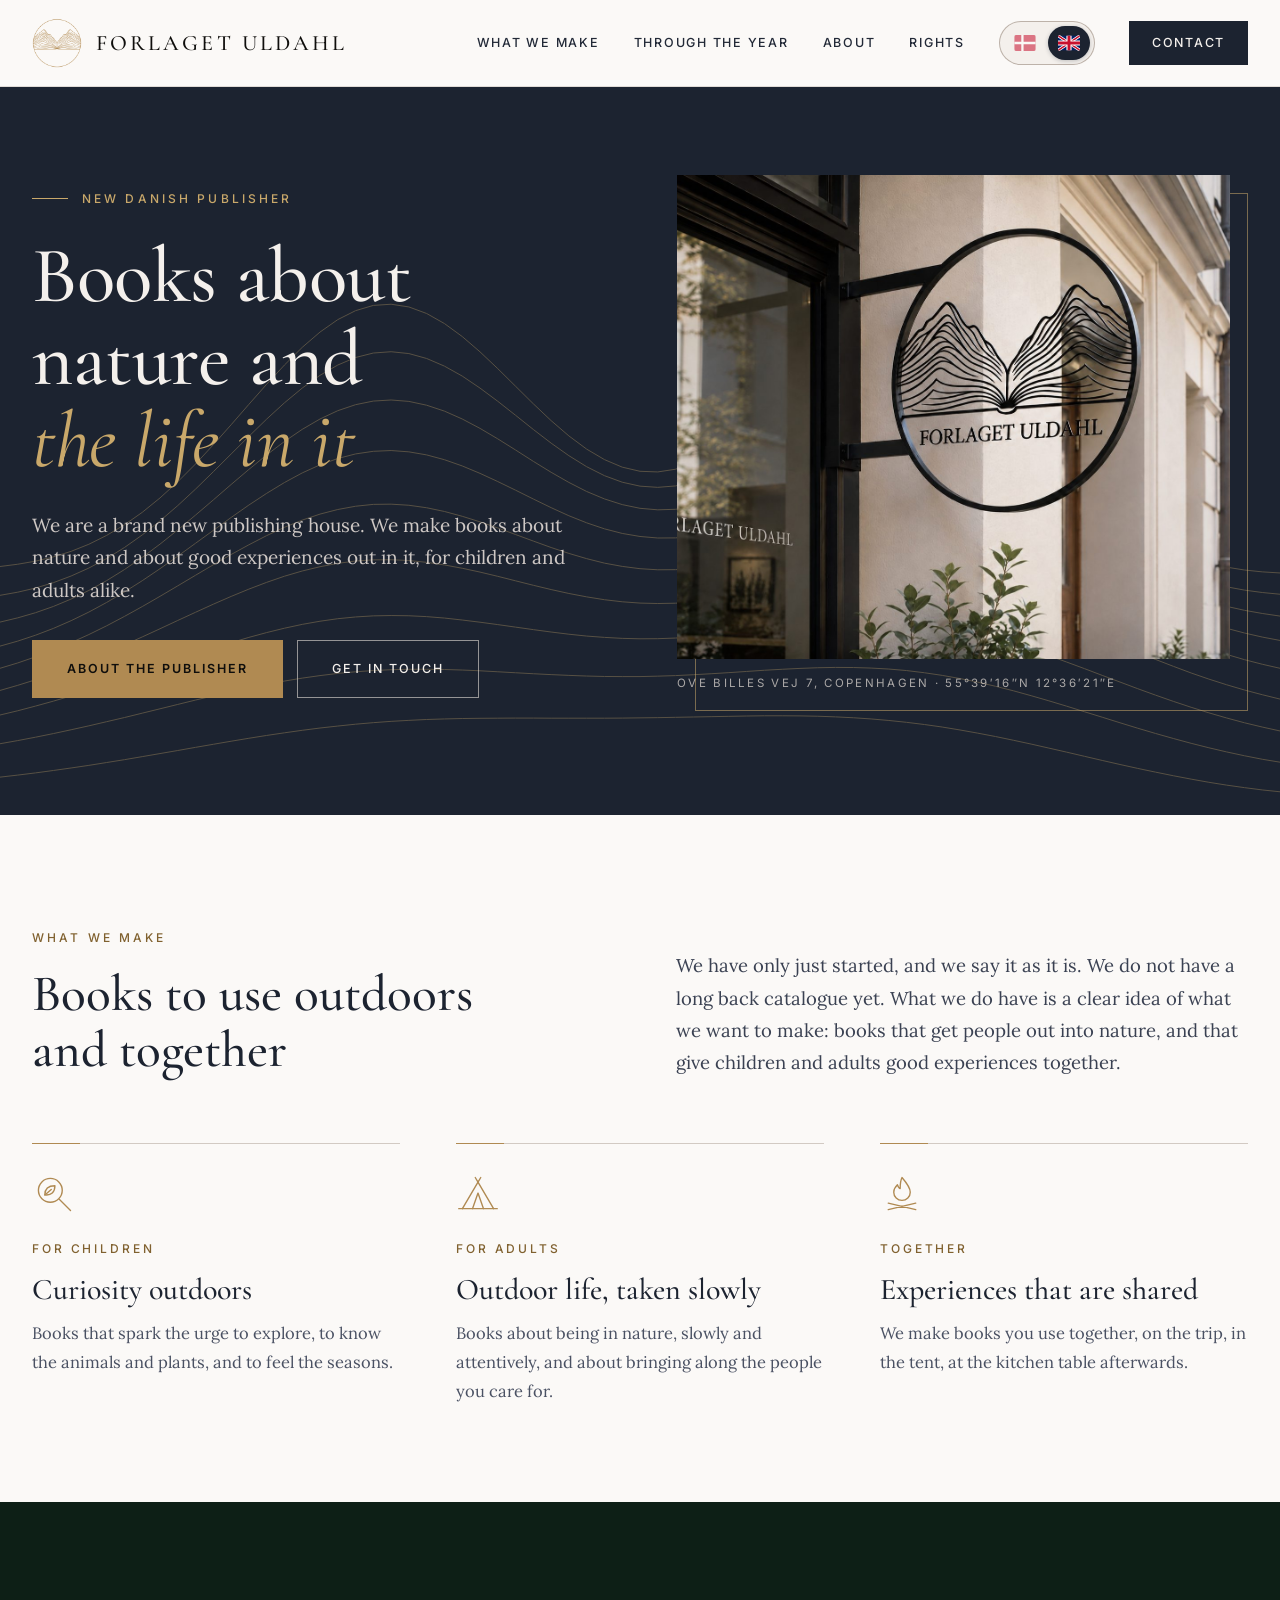
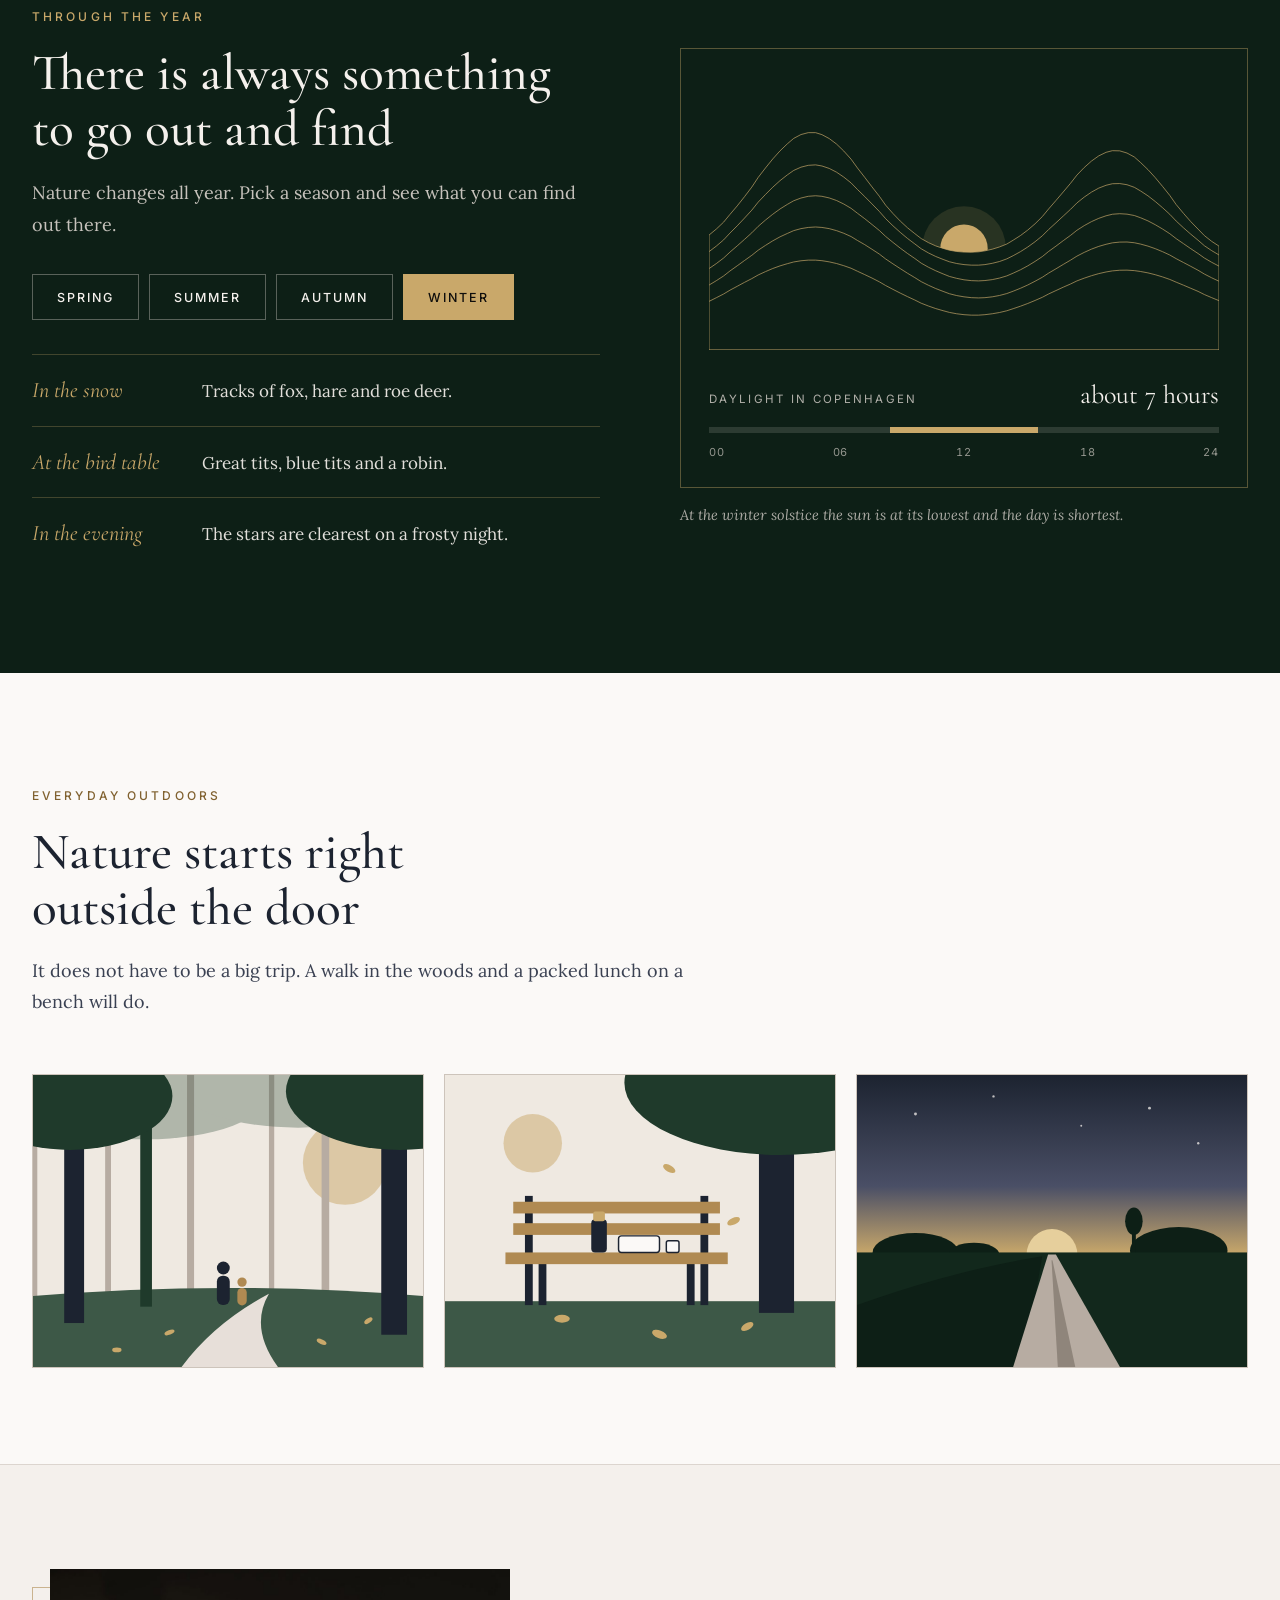
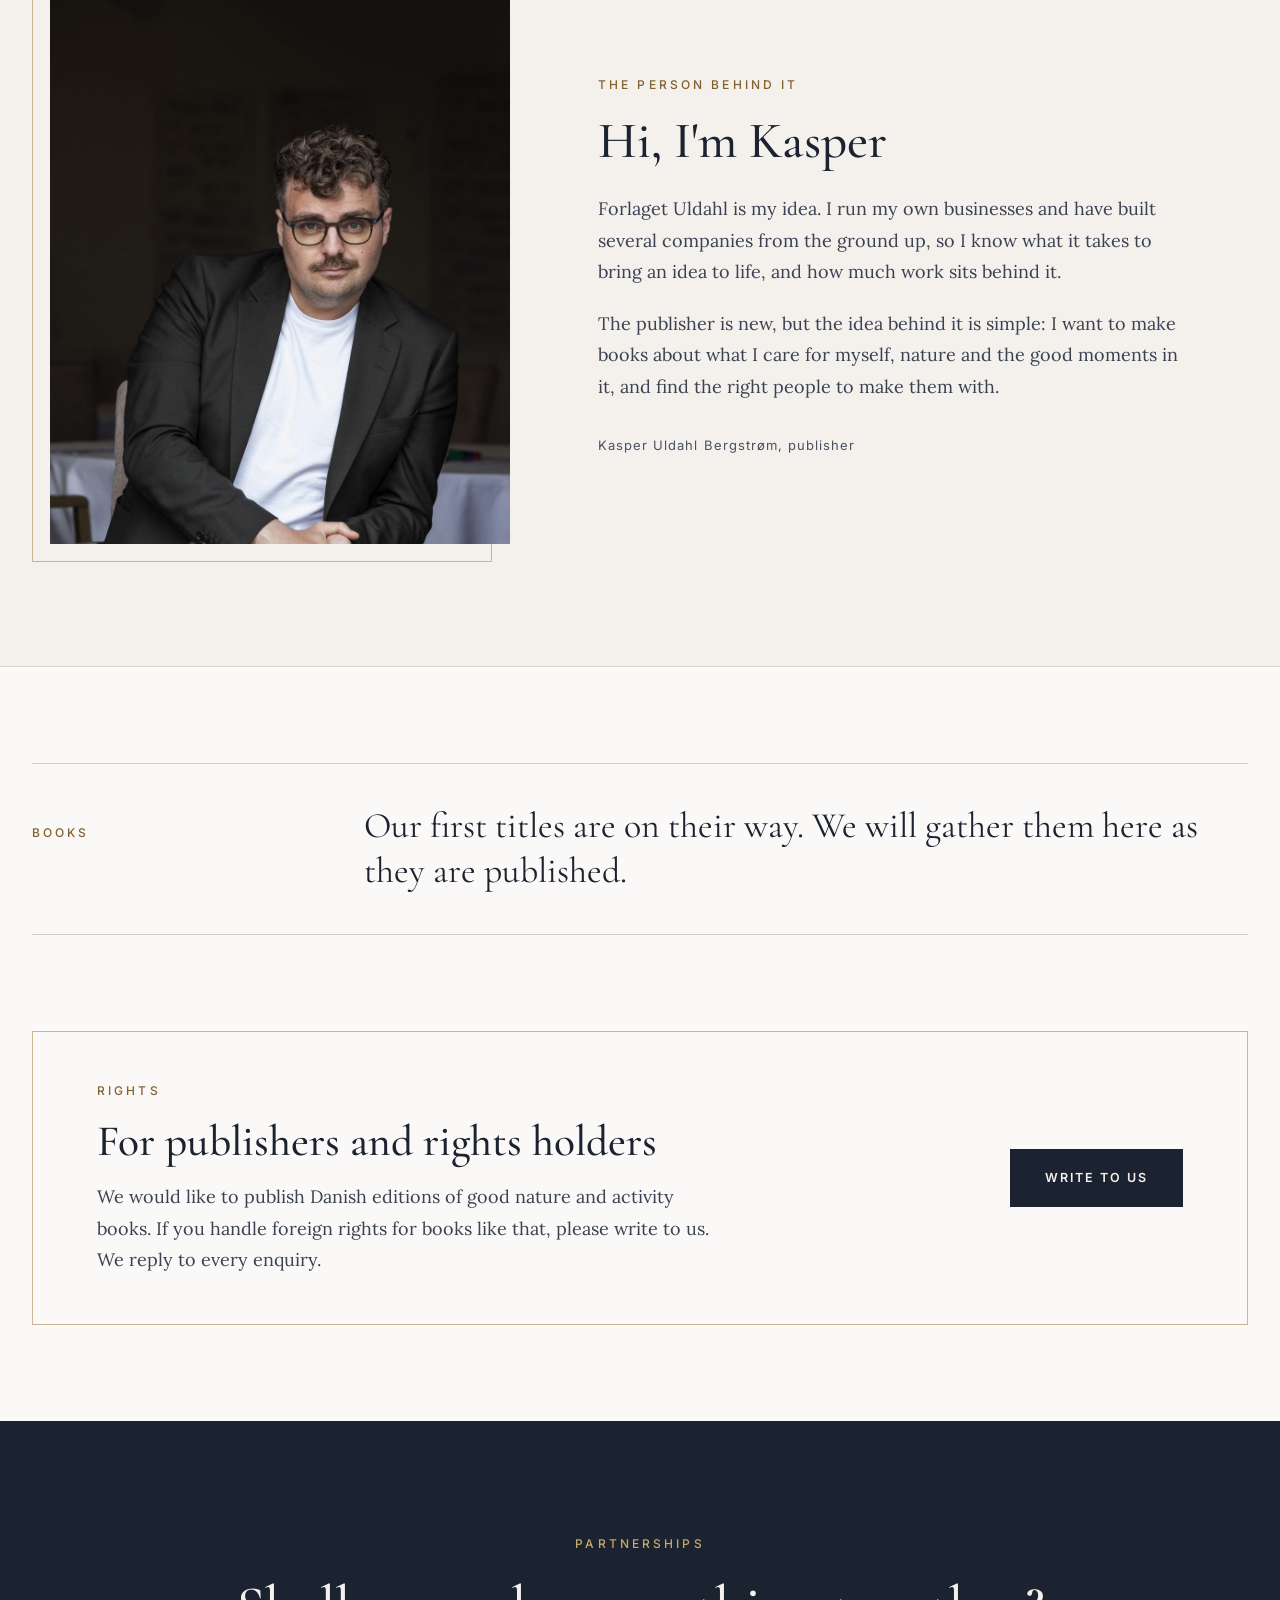
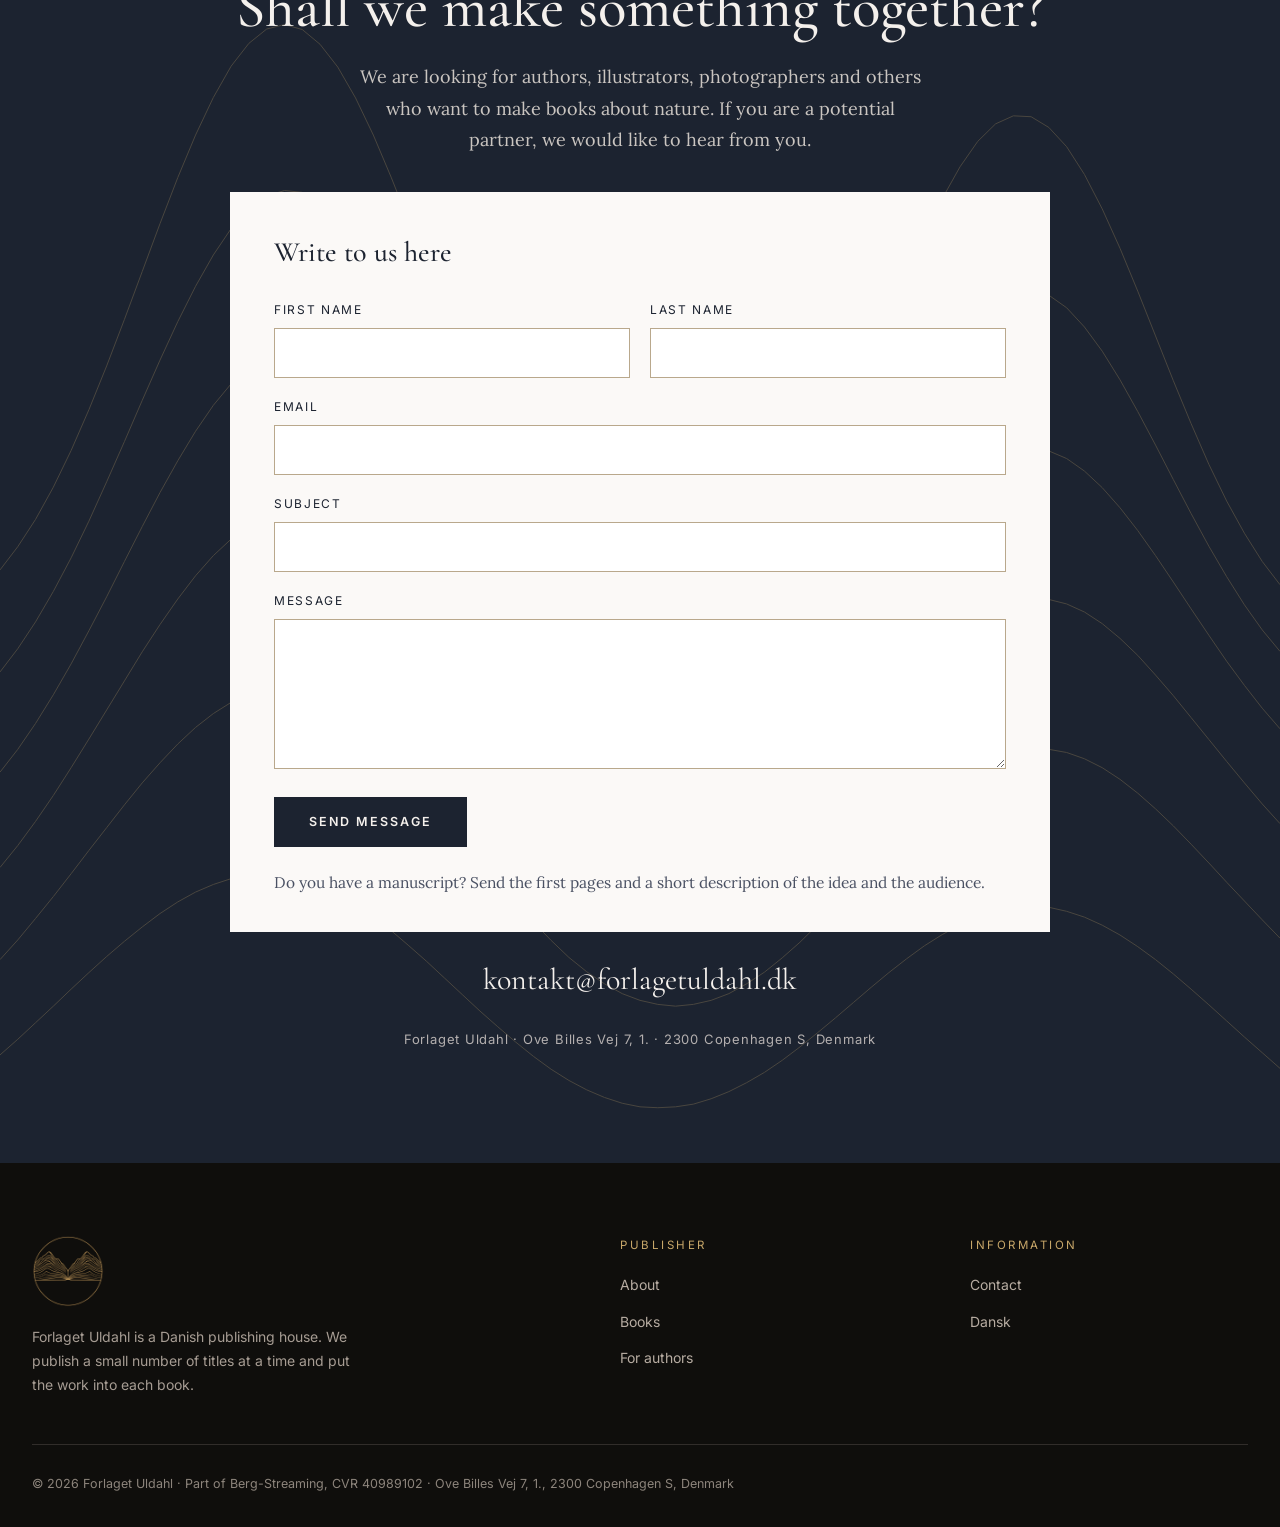
==== commit 565af242: "Små animationer i de tre illustrationer Faldende blade, damp fra koppen på bænken og et stjerneskud " ====
--- a/en/index.html
+++ b/en/index.html
@@ -185,7 +185,7 @@
 <g fill="#1F3A2B"><ellipse cx="130" cy="36" rx="175" ry="92"></ellipse><ellipse cx="694" cy="28" rx="195" ry="100"></ellipse></g>
 <circle cx="392" cy="330" r="11" fill="#1C2330"></circle><rect x="381" y="343" width="22" height="50" rx="10" fill="#1C2330"></rect>
 <circle cx="424" cy="354" r="8" fill="#B08A52"></circle><rect x="416" y="364" width="16" height="30" rx="8" fill="#B08A52"></rect>
-<g fill="#C9A86A"><ellipse cx="300" cy="440" rx="9" ry="4" transform="rotate(-20 300 440)"></ellipse><ellipse cx="560" cy="456" rx="9" ry="4" transform="rotate(25 560 456)"></ellipse><ellipse cx="210" cy="470" rx="8" ry="4"></ellipse><ellipse cx="640" cy="420" rx="8" ry="4" transform="rotate(-35 640 420)"></ellipse></g></svg>
+<g fill="#C9A86A"><ellipse cx="300" cy="440" rx="9" ry="4" transform="rotate(-20 300 440)"></ellipse><ellipse cx="560" cy="456" rx="9" ry="4" transform="rotate(25 560 456)"></ellipse><ellipse cx="210" cy="470" rx="8" ry="4"></ellipse><ellipse cx="640" cy="420" rx="8" ry="4" transform="rotate(-35 640 420)"></ellipse></g><g class="blad blad-stor" style="animation-delay: 0s"><ellipse cx="300" cy="110" rx="9" ry="4" fill="#C9A86A"></ellipse></g><g class="blad blad-stor" style="animation-delay: 2.6s"><ellipse cx="520" cy="80" rx="9" ry="4" fill="#C9A86A"></ellipse></g><g class="blad blad-stor" style="animation-delay: 4.8s"><ellipse cx="620" cy="150" rx="9" ry="4" fill="#C9A86A"></ellipse></g><g class="blad blad-stor" style="animation-delay: 6.2s"><ellipse cx="210" cy="60" rx="9" ry="4" fill="#C9A86A"></ellipse></g></svg>
 </div>
 </figure>
 <figure class="plads" style="flex: 1 1 300px; min-width: 0; margin: 0">
@@ -197,17 +197,17 @@
 <g fill="#B08A52"><rect x="70" y="130" width="212" height="12"></rect><rect x="70" y="152" width="212" height="12"></rect><rect x="62" y="182" width="228" height="12"></rect></g>
 <rect x="150" y="148" width="16" height="34" rx="4" fill="#1C2330"></rect><rect x="152" y="140" width="12" height="10" rx="2" fill="#C9A86A"></rect>
 <rect x="178" y="165" width="42" height="17" rx="3" fill="#FBF9F7" stroke="#1C2330" stroke-width="1.5"></rect>
-<g fill="#C9A86A"><ellipse cx="230" cy="96" rx="7" ry="3.5" transform="rotate(30 230 96)"></ellipse><ellipse cx="296" cy="150" rx="7" ry="3.5" transform="rotate(-25 296 150)"></ellipse><ellipse cx="120" cy="250" rx="8" ry="4"></ellipse><ellipse cx="220" cy="266" rx="8" ry="4" transform="rotate(20 220 266)"></ellipse><ellipse cx="310" cy="258" rx="7" ry="3.5" transform="rotate(-30 310 258)"></ellipse></g></svg>
+<g fill="#C9A86A"><ellipse cx="230" cy="96" rx="7" ry="3.5" transform="rotate(30 230 96)"></ellipse><ellipse cx="296" cy="150" rx="7" ry="3.5" transform="rotate(-25 296 150)"></ellipse><ellipse cx="120" cy="250" rx="8" ry="4"></ellipse><ellipse cx="220" cy="266" rx="8" ry="4" transform="rotate(20 220 266)"></ellipse><ellipse cx="310" cy="258" rx="7" ry="3.5" transform="rotate(-30 310 258)"></ellipse></g><rect x="227" y="170" width="13" height="12" rx="2" fill="#FBF9F7" stroke="#1C2330" stroke-width="1.5"></rect><path class="damp" d="M231 166c-3-4 3-6 0-10s3-6 0-9" fill="none" stroke="#8F857B" stroke-width="1.5" stroke-linecap="round"></path><path class="damp" style="animation-delay: 1.8s" d="M237 166c-3-4 3-6 0-10s3-6 0-9" fill="none" stroke="#8F857B" stroke-width="1.5" stroke-linecap="round"></path><g class="blad" style="animation-delay: 0s"><ellipse cx="236" cy="50" rx="7" ry="3.5" fill="#C9A86A"></ellipse></g><g class="blad" style="animation-delay: 3.2s"><ellipse cx="292" cy="84" rx="7" ry="3.5" fill="#C9A86A"></ellipse></g><g class="blad" style="animation-delay: 5.4s"><ellipse cx="200" cy="70" rx="7" ry="3.5" fill="#C9A86A"></ellipse></g></svg>
 </div>
 </figure>
 <figure class="plads" style="flex: 1 1 300px; min-width: 0; margin: 0">
 <div style="aspect-ratio: 4 / 3; overflow: hidden; border: 1px solid rgba(183,172,162,.6); background: #EFE9E1">
 <svg role="img" aria-label="Gravel road at dusk" viewBox="0 0 400 300" preserveAspectRatio="xMidYMid slice" style="display: block; width: 100%; height: 100%"><defs><linearGradient id="himmel" x1="0" y1="0" x2="0" y2="1"><stop offset="0" stop-color="#1C2330"></stop><stop offset=".62" stop-color="#4A4F66"></stop><stop offset="1" stop-color="#C9A86A"></stop></linearGradient></defs>
 <rect width="400" height="184" fill="url(#himmel)"></rect><circle cx="200" cy="184" r="26" fill="#E6CF9C"></circle>
-<g fill="#F4F0EC" opacity=".75"><circle cx="60" cy="40" r="1.5"></circle><circle cx="140" cy="22" r="1.2"></circle><circle cx="300" cy="34" r="1.5"></circle><circle cx="350" cy="70" r="1.2"></circle><circle cx="230" cy="52" r="1"></circle></g>
+<g class="stjerner" fill="#F4F0EC" opacity=".75"><circle cx="60" cy="40" r="1.5"></circle><circle cx="140" cy="22" r="1.2"></circle><circle cx="300" cy="34" r="1.5"></circle><circle cx="350" cy="70" r="1.2"></circle><circle cx="230" cy="52" r="1"></circle></g>
 <g fill="#0D1F16"><ellipse cx="60" cy="182" rx="44" ry="20"></ellipse><ellipse cx="120" cy="184" rx="26" ry="12"></ellipse><ellipse cx="330" cy="180" rx="50" ry="24"></ellipse><rect x="282" y="150" width="4" height="34"></rect><ellipse cx="284" cy="150" rx="9" ry="14"></ellipse></g>
 <rect y="182" width="400" height="118" fill="#12281C"></rect><path d="M0 300L0 236Q100 200 190 186L170 300Z" fill="#0D1F16"></path>
-<path d="M160 300L196 184H204L270 300Z" fill="#B7ACA2"></path><path d="M206 300L199.500 190H200.500L224 300Z" fill="#8F857B"></path></svg>
+<path d="M160 300L196 184H204L270 300Z" fill="#B7ACA2"></path><path d="M206 300L199.500 190H200.500L224 300Z" fill="#8F857B"></path><path class="skud" d="M318 34l22-9" fill="none" stroke="#F4F0EC" stroke-width="1.5" stroke-linecap="round"></path></svg>
 </div>
 </figure>
 </div>
--- a/assets/css/style.css
+++ b/assets/css/style.css
@@ -32,8 +32,18 @@
 .dagslys{transition:width 1.1s cubic-bezier(.4,0,.2,1)}
 .plads{transition:transform .5s cubic-bezier(.2,.7,.2,1)}
 .plads:hover{transform:translateY(-4px)}
+.blad{transform-box:fill-box;transform-origin:center;animation:fald 8s linear infinite both}
+.blad-stor{animation-name:faldstor}
+@keyframes fald{0%{transform:translate(0,-10px) rotate(0);opacity:0}12%{opacity:1}85%{opacity:1}100%{transform:translate(-26px,190px) rotate(220deg);opacity:0}}
+@keyframes faldstor{0%{transform:translate(0,-20px) rotate(0);opacity:0}12%{opacity:1}85%{opacity:1}100%{transform:translate(-50px,330px) rotate(220deg);opacity:0}}
+.damp{opacity:0;animation:damp 3.6s ease-in-out infinite}
+@keyframes damp{0%{opacity:0;transform:translateY(4px)}35%{opacity:.85}100%{opacity:0;transform:translateY(-14px)}}
+.skud{opacity:0;animation:skud 9s ease-in infinite}
+@keyframes skud{0%,62%{opacity:0;transform:translate(0,0)}66%{opacity:1}80%,100%{opacity:0;transform:translate(-130px,53px)}}
+.stjerner circle{animation:blink 3.4s ease-in-out infinite alternate}.stjerner circle:nth-child(2){animation-delay:1.1s}.stjerner circle:nth-child(3){animation-delay:2s}.stjerner circle:nth-child(4){animation-delay:.6s}.stjerner circle:nth-child(5){animation-delay:2.6s}
+@keyframes blink{from{opacity:.35}to{opacity:1}}
 :focus-visible{outline:2px solid #B08A52;outline-offset:3px}
-@media (prefers-reduced-motion:reduce){.kurve,.zoom,.ind,.ind2,.ind3{animation:none}.sol,.dagslys,.spalte,.spalte .ikon,.plads,.ramme img{transition:none}}
+@media (prefers-reduced-motion:reduce){.kurve,.zoom,.ind,.ind2,.ind3,.blad,.damp,.skud,.stjerner circle{animation:none}.sol,.dagslys,.spalte,.spalte .ikon,.plads,.ramme img{transition:none}}
 
 html{scroll-behavior:smooth;-webkit-text-size-adjust:100%}
 img{max-width:100%}
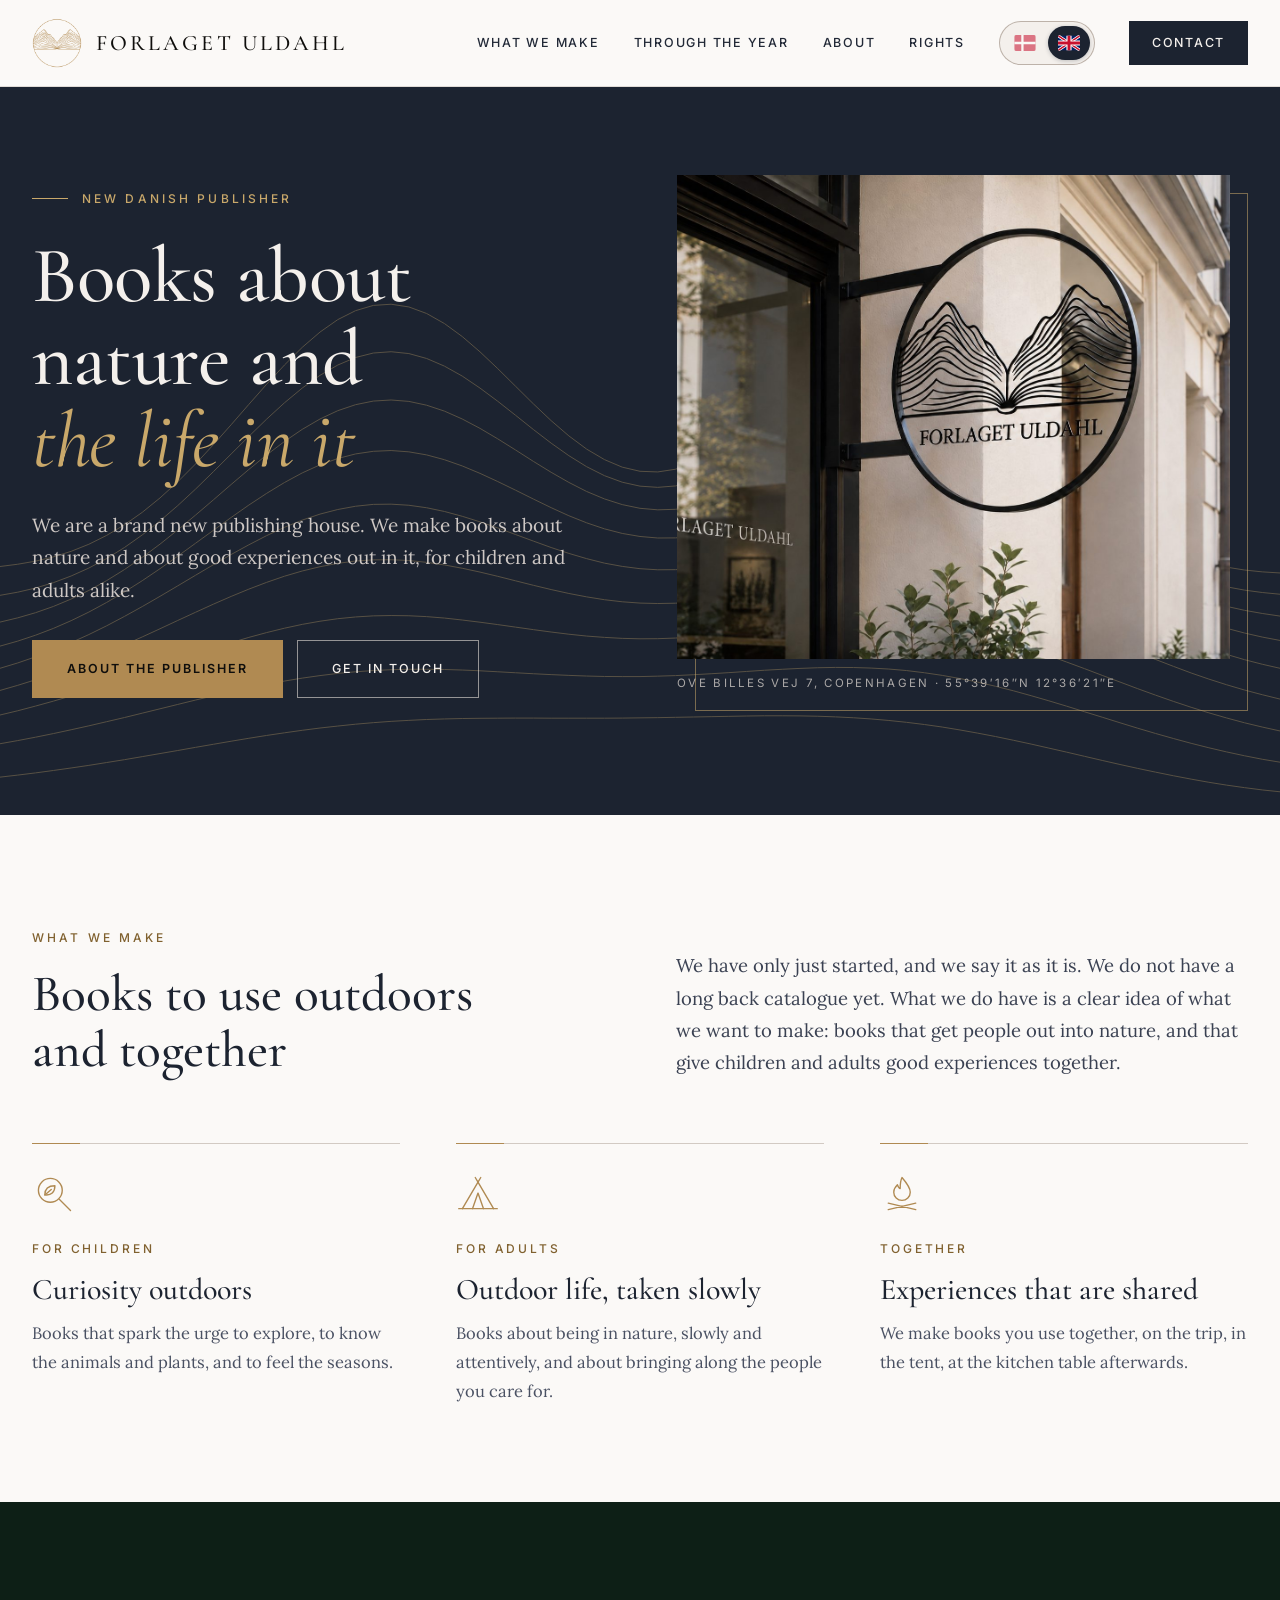
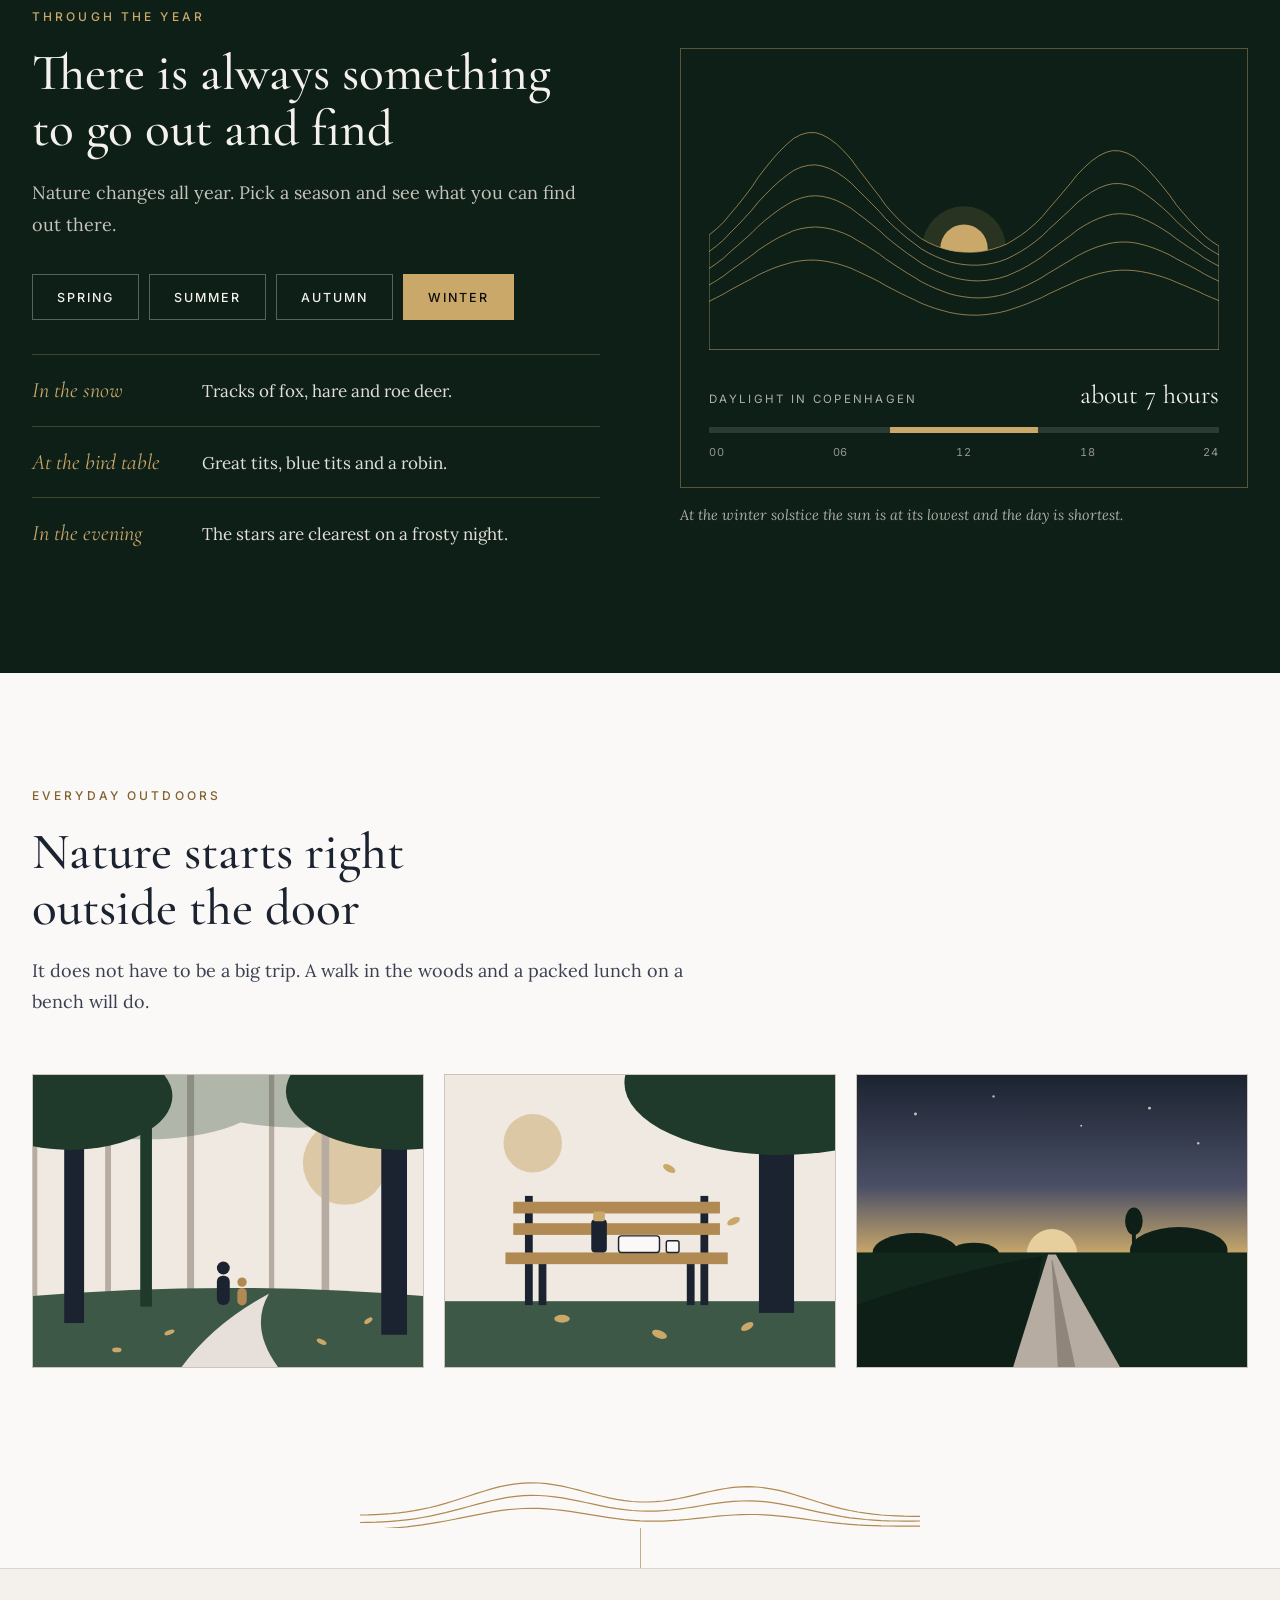
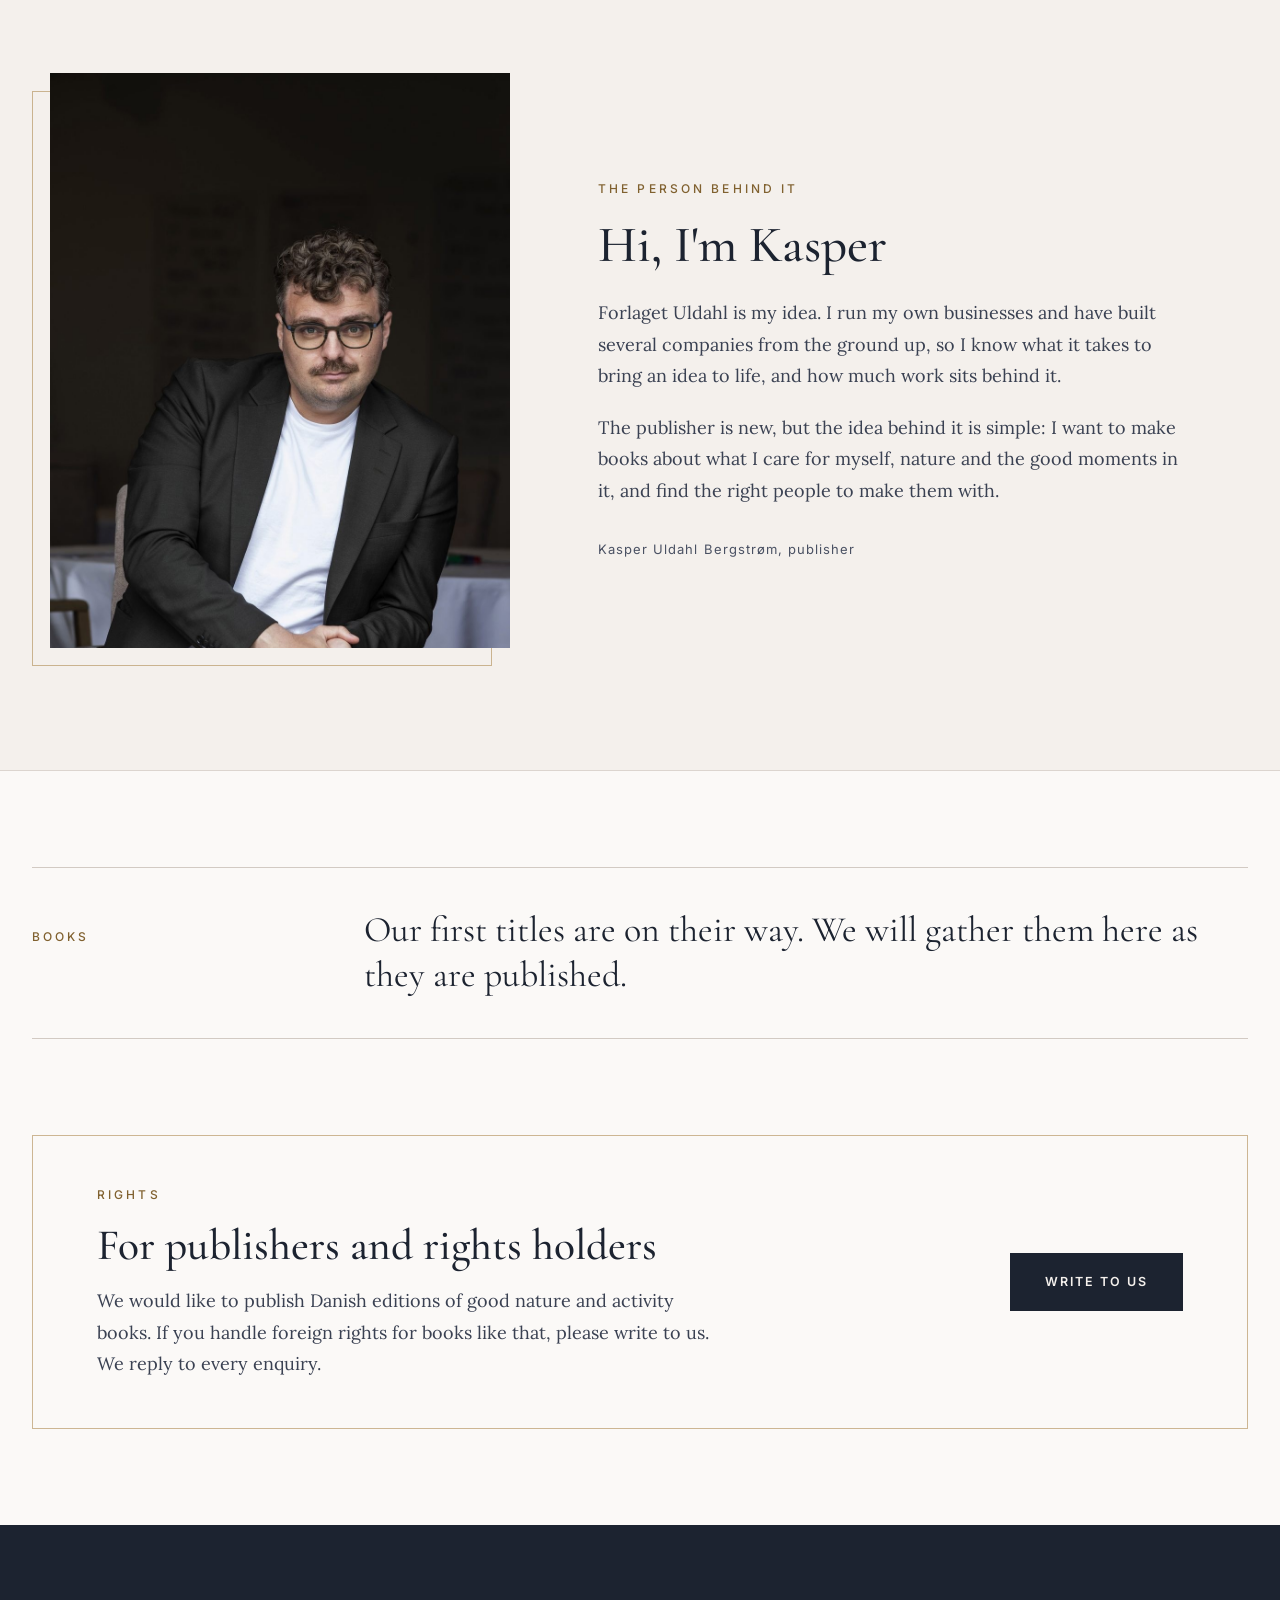
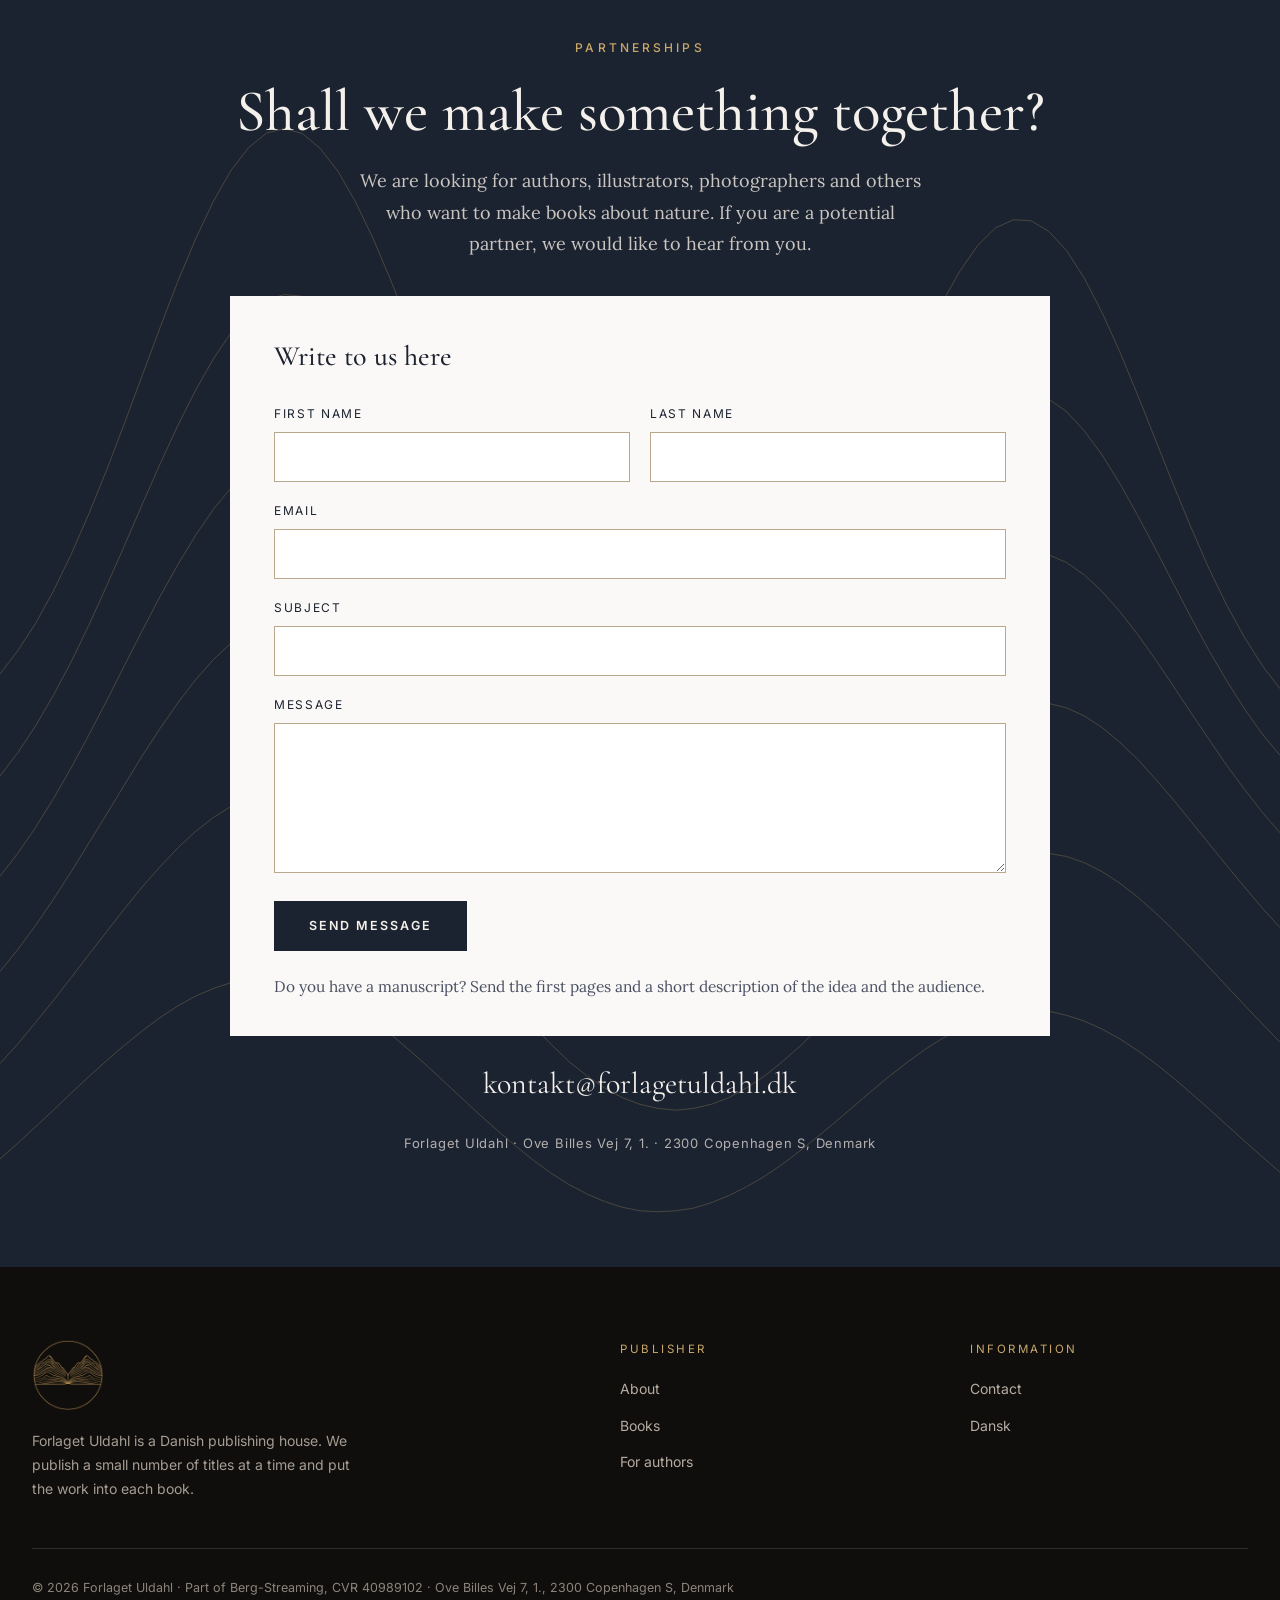
==== commit 009d6c1e: "Skillelinje før afsnittet om Kasper og hyppigere stjerneskud Co-Authored-By: Claude Fable 5.2 <norep" ====
--- a/en/index.html
+++ b/en/index.html
@@ -213,6 +213,11 @@
 </div>
 </section>
 
+<div aria-hidden="true" style="background: #FBF9F7; display: flex; flex-direction: column; align-items: center; gap: 0; padding: 0 32px">
+<svg viewBox="0 0 1440 64" preserveAspectRatio="none" style="display: block; width: min(100%, 560px); height: 64px"><g fill="none" stroke="#B08A52" stroke-width="1.2"><path d="M0 51.0 L20 50.9 L40 50.6 L60 50.2 L80 49.7 L100 48.9 L120 47.9 L140 46.7 L160 45.2 L180 43.5 L200 41.6 L220 39.4 L240 37.0 L260 34.5 L280 32.0 L300 29.4 L320 27.0 L340 24.7 L360 22.7 L380 21.1 L400 19.8 L420 19.1 L440 18.8 L460 19.0 L480 19.7 L500 20.8 L520 22.2 L540 24.0 L560 25.9 L580 28.0 L600 30.1 L620 32.0 L640 33.8 L660 35.4 L680 36.6 L700 37.5 L720 38.0 L740 38.0 L760 37.7 L780 37.0 L800 35.9 L820 34.5 L840 32.8 L860 31.1 L880 29.2 L900 27.5 L920 25.8 L940 24.5 L960 23.4 L980 22.8 L1000 22.7 L1020 23.0 L1040 23.8 L1060 25.1 L1080 26.7 L1100 28.7 L1120 31.0 L1140 33.4 L1160 35.8 L1180 38.3 L1200 40.6 L1220 42.8 L1240 44.8 L1260 46.5 L1280 48.0 L1300 49.2 L1320 50.2 L1340 51.0 L1360 51.5 L1380 51.9 L1400 52.2 L1420 52.3 L1440 52.3"></path><path d="M0 58.5 L20 58.4 L40 58.2 L60 57.8 L80 57.3 L100 56.7 L120 55.8 L140 54.8 L160 53.5 L180 52.1 L200 50.4 L220 48.6 L240 46.6 L260 44.6 L280 42.5 L300 40.3 L320 38.3 L340 36.5 L360 34.8 L380 33.4 L400 32.4 L420 31.7 L440 31.4 L460 31.5 L480 32.0 L500 32.8 L520 33.9 L540 35.3 L560 36.9 L580 38.5 L600 40.2 L620 41.8 L640 43.3 L660 44.6 L680 45.7 L700 46.5 L720 47.0 L740 47.2 L760 47.1 L780 46.7 L800 46.0 L820 45.1 L840 44.0 L860 42.8 L880 41.5 L900 40.2 L920 39.1 L940 38.1 L960 37.4 L980 37.0 L1000 36.8 L1020 37.1 L1040 37.7 L1060 38.6 L1080 39.8 L1100 41.3 L1120 42.9 L1140 44.6 L1160 46.4 L1180 48.1 L1200 49.7 L1220 51.2 L1240 52.6 L1260 53.8 L1280 54.7 L1300 55.5 L1320 56.1 L1340 56.6 L1360 56.9 L1380 57.0 L1400 57.1 L1420 57.1 L1440 57.0"></path><path d="M0 65.4 L20 65.3 L40 65.0 L60 64.6 L80 64.1 L100 63.5 L120 62.8 L140 61.9 L160 60.9 L180 59.7 L200 58.4 L220 57.0 L240 55.5 L260 53.9 L280 52.3 L300 50.8 L320 49.3 L340 47.9 L360 46.7 L380 45.7 L400 45.0 L420 44.5 L440 44.3 L460 44.4 L480 44.8 L500 45.5 L520 46.4 L540 47.4 L560 48.6 L580 49.9 L600 51.2 L620 52.4 L640 53.6 L660 54.7 L680 55.6 L700 56.3 L720 56.9 L740 57.2 L760 57.2 L780 57.1 L800 56.7 L820 56.2 L840 55.5 L860 54.7 L880 53.9 L900 53.0 L920 52.2 L940 51.5 L960 51.0 L980 50.6 L1000 50.5 L1020 50.5 L1040 50.8 L1060 51.4 L1080 52.1 L1100 52.9 L1120 53.9 L1140 54.9 L1160 56.0 L1180 57.0 L1200 58.0 L1220 58.9 L1240 59.7 L1260 60.3 L1280 60.9 L1300 61.3 L1320 61.6 L1340 61.9 L1360 62.0 L1380 62.1 L1400 62.1 L1420 62.1 L1440 62.1"></path></g></svg>
+<span style="display: block; width: 1px; height: 40px; background: #B08A52; opacity: .7"></span>
+</div>
+
 <section id="personen-bag" style="background: #F4F0EC; border-top: 1px solid rgba(183,172,162,.4); border-bottom: 1px solid rgba(183,172,162,.4)">
 <div style="max-width: 1240px; margin: 0 auto; padding: 104px 32px; display: flex; flex-wrap: wrap; gap: 56px 88px; align-items: center">
 <div class="ramme" style="flex: 1 1 340px; min-width: 0; max-width: 460px; position: relative; padding: 0 0 18px 18px">
--- a/assets/css/style.css
+++ b/assets/css/style.css
@@ -38,8 +38,8 @@
 @keyframes faldstor{0%{transform:translate(0,-20px) rotate(0);opacity:0}12%{opacity:1}85%{opacity:1}100%{transform:translate(-50px,330px) rotate(220deg);opacity:0}}
 .damp{opacity:0;animation:damp 3.6s ease-in-out infinite}
 @keyframes damp{0%{opacity:0;transform:translateY(4px)}35%{opacity:.85}100%{opacity:0;transform:translateY(-14px)}}
-.skud{opacity:0;animation:skud 9s ease-in infinite}
-@keyframes skud{0%,62%{opacity:0;transform:translate(0,0)}66%{opacity:1}80%,100%{opacity:0;transform:translate(-130px,53px)}}
+.skud{opacity:0;animation:skud 5s ease-in infinite}
+@keyframes skud{0%,42%{opacity:0;transform:translate(0,0)}48%{opacity:1}70%,100%{opacity:0;transform:translate(-130px,53px)}}
 .stjerner circle{animation:blink 3.4s ease-in-out infinite alternate}.stjerner circle:nth-child(2){animation-delay:1.1s}.stjerner circle:nth-child(3){animation-delay:2s}.stjerner circle:nth-child(4){animation-delay:.6s}.stjerner circle:nth-child(5){animation-delay:2.6s}
 @keyframes blink{from{opacity:.35}to{opacity:1}}
 :focus-visible{outline:2px solid #B08A52;outline-offset:3px}
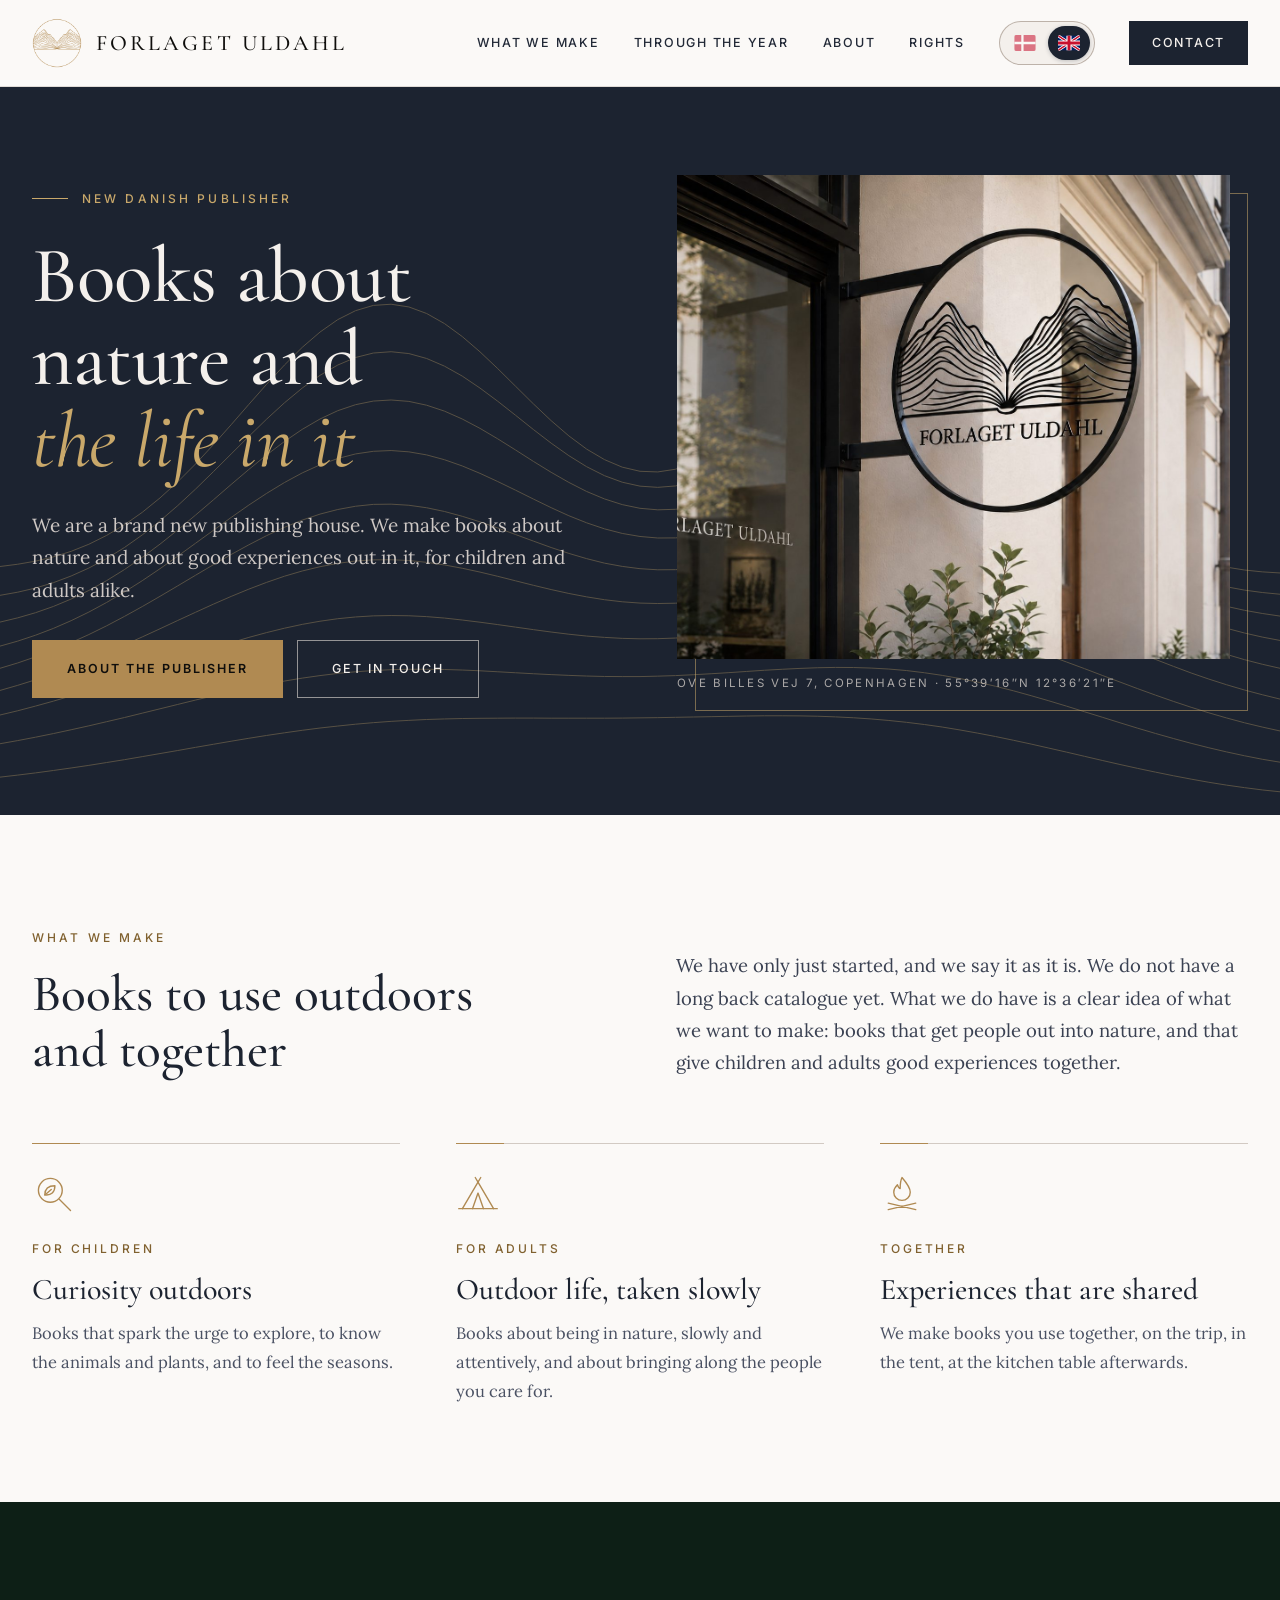
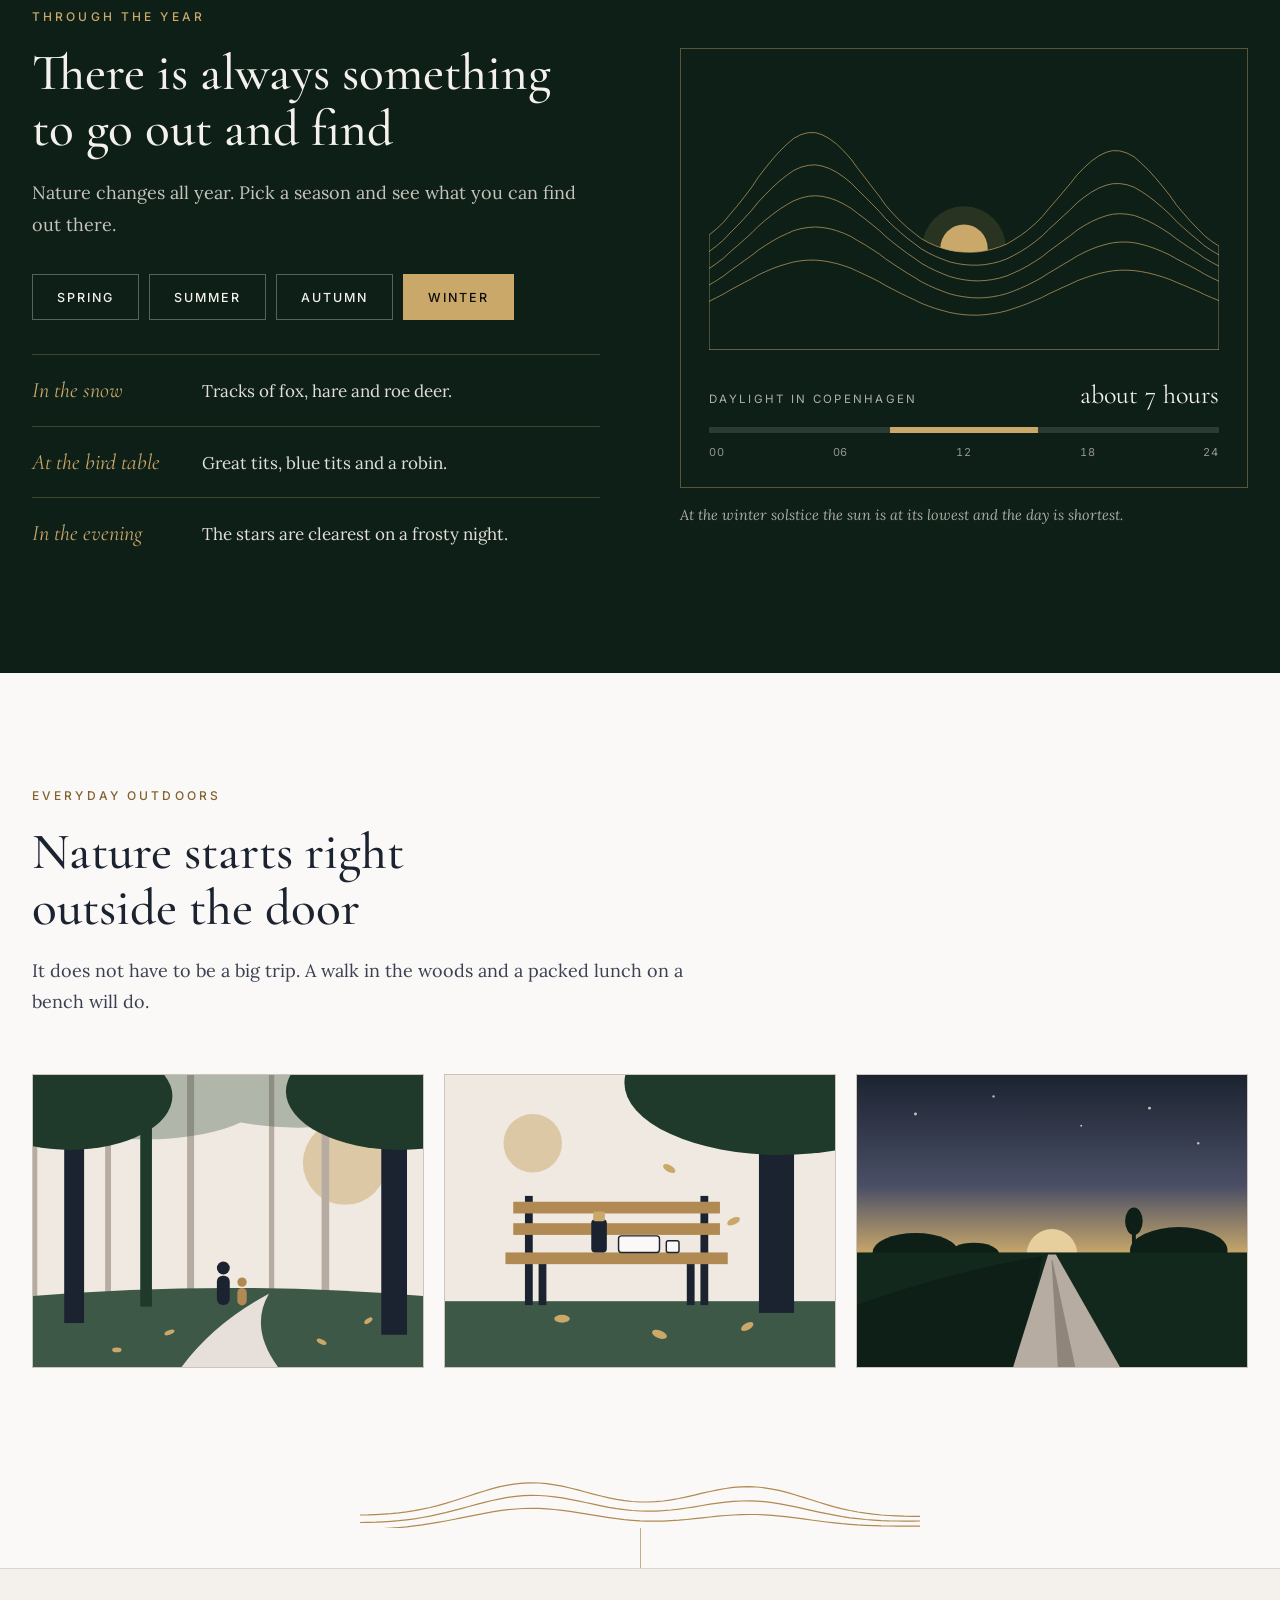
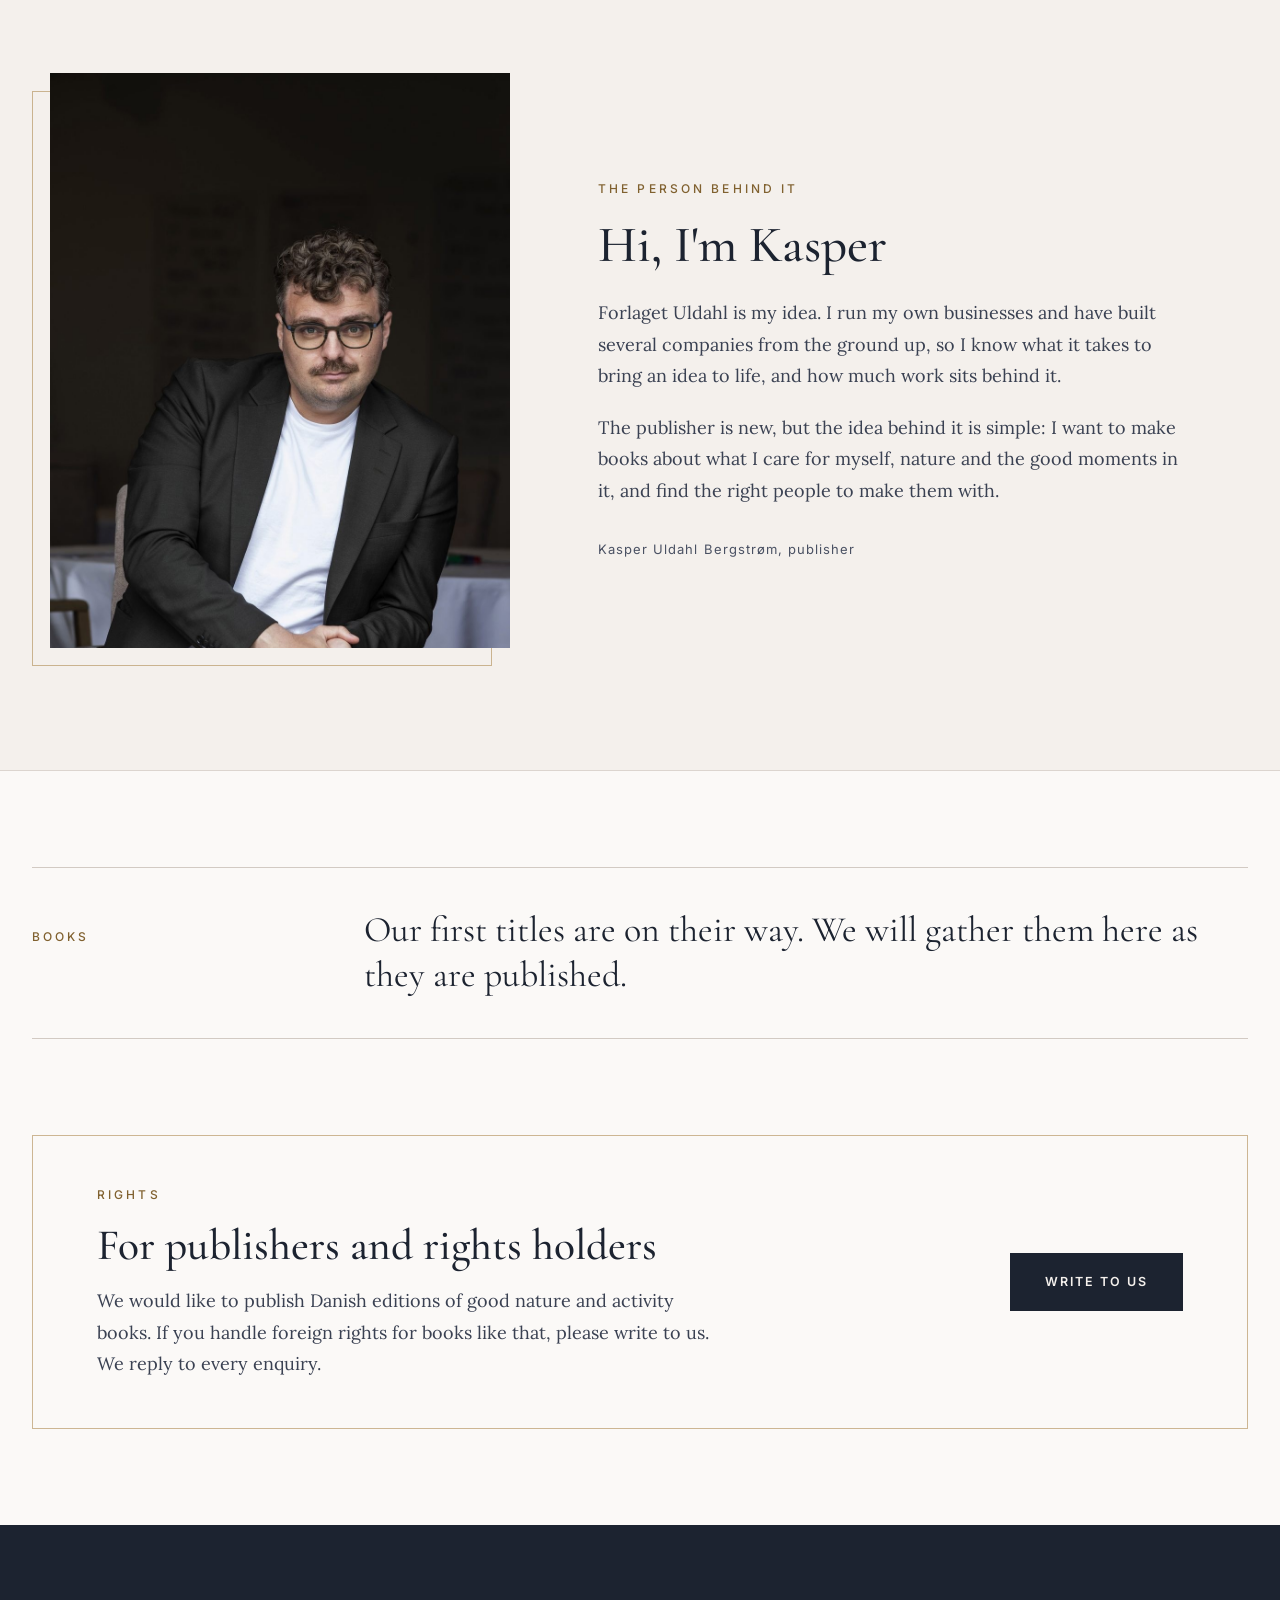
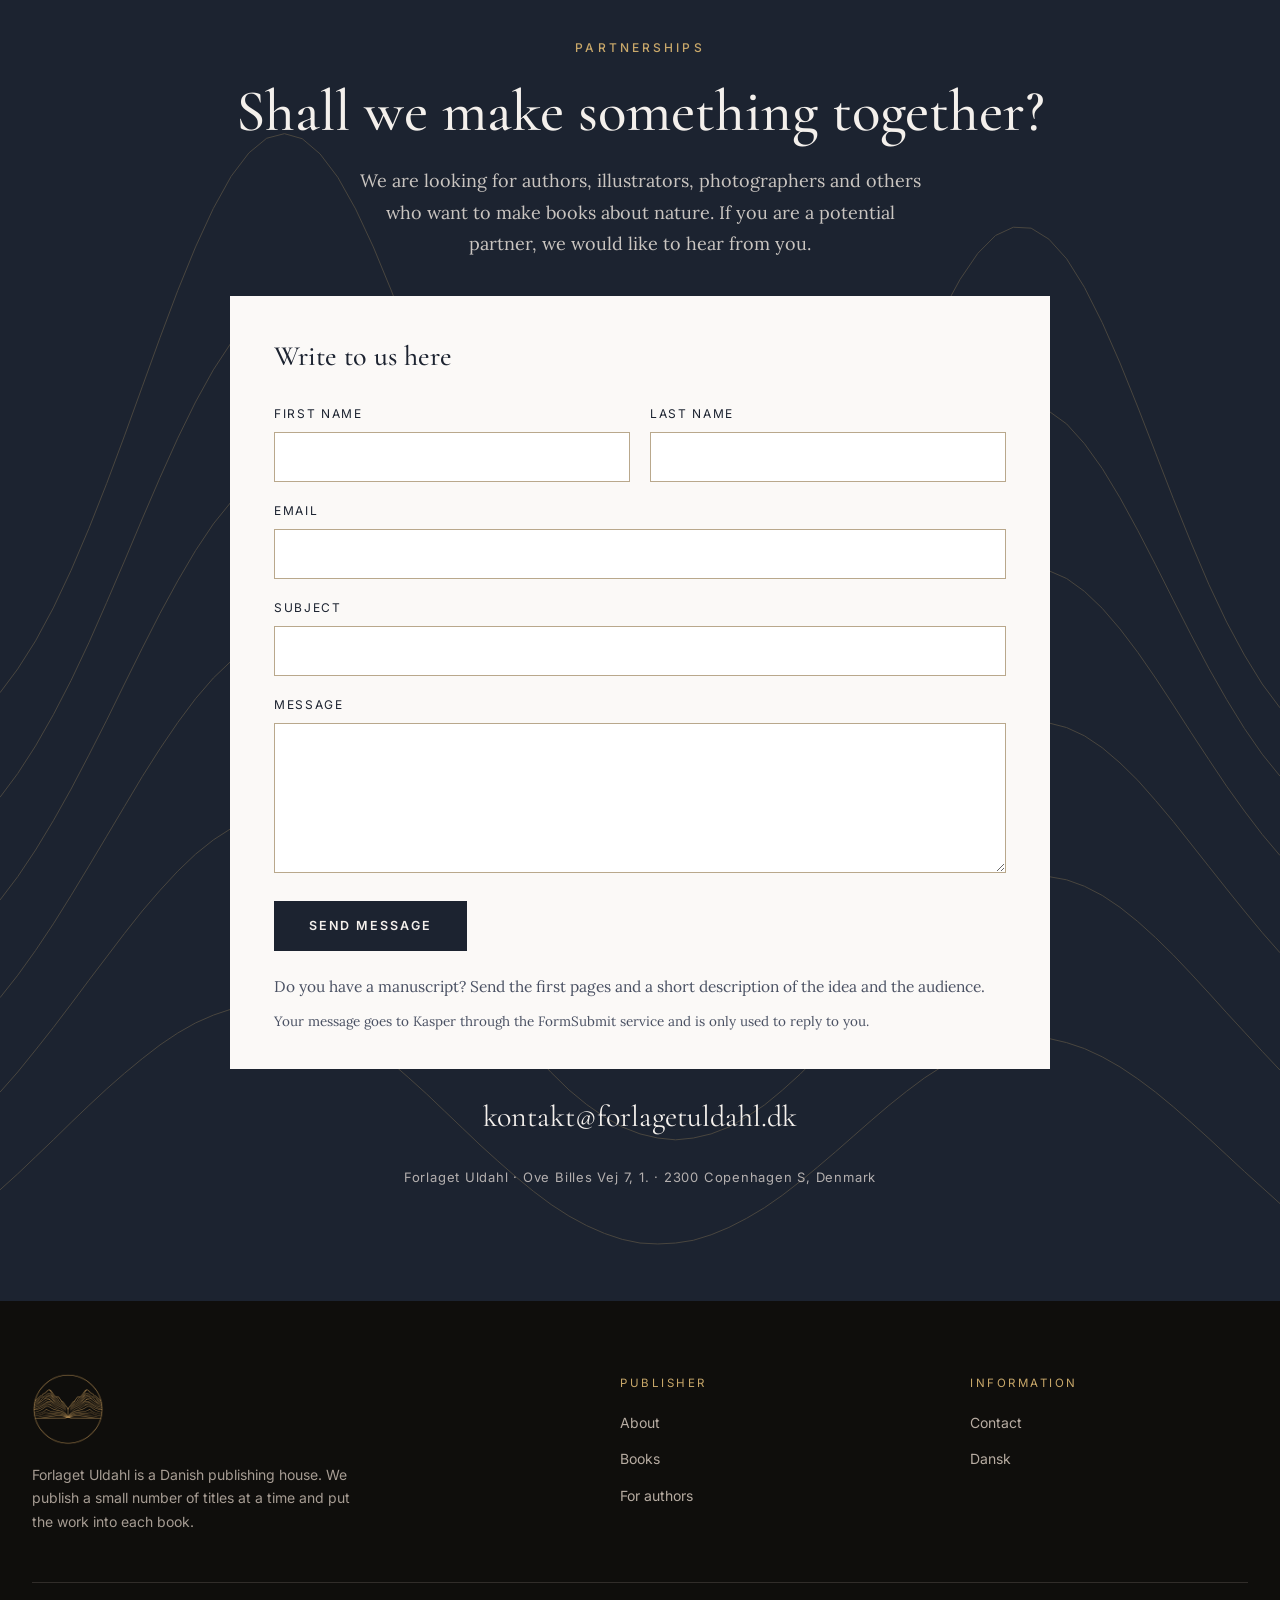
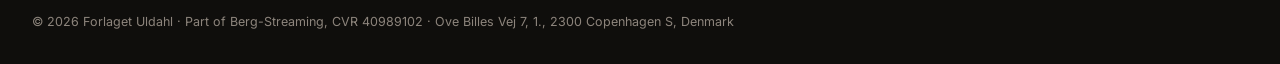
==== commit 08093509: "Kontaktformular med FormSubmit, som på de andre sider Co-Authored-By: Claude Fable 5.2 <noreply@anth" ====
--- a/en/index.html
+++ b/en/index.html
@@ -269,7 +269,12 @@
 <p style="margin: 0; font-family: 'Inter', sans-serif; font-size: 12px; letter-spacing: .26em; text-transform: uppercase; color: #C9A86A; font-weight: 500">Partnerships</p>
 <h2 style="margin: 0; font-family: 'Cormorant Garamond', Georgia, serif; font-weight: 500; font-size: clamp(38px, 4.6vw, 60px); line-height: 1.08; color: #F4F0EC; text-wrap: balance">Shall we make something together?</h2>
 <p style="margin: 0; max-width: 52ch; font-size: 18px; color: rgba(231,223,217,.86)">We are looking for authors, illustrators, photographers and others who want to make books about nature. If you are a potential partner, we would like to hear from you.</p>
-<form class="kform" novalidate data-tak="Thank you for your message. We will get back to you as soon as we can." data-fejl="The message was not sent. Please write to kontakt@forlagetuldahl.dk instead." data-mangler="Please fill in first name, a valid email and a message.">
+<form class="kform" id="kontaktformular" action="https://formsubmit.co/kasper@ai-workshop.dk" method="POST">
+<input type="hidden" name="_subject" value="Ny besked fra forlagetuldahl.dk">
+<input type="hidden" name="_next" value="https://forlagetuldahl.dk/en/?tak=1#kontakt">
+<input type="hidden" name="_template" value="table">
+<input type="hidden" name="_captcha" value="false">
+<input type="text" name="_honey" class="honning" tabindex="-1" autocomplete="off" aria-hidden="true">
 <h3>Write to us here</h3>
 <div class="raekke">
 <div class="felt"><label for="f-fornavn">First name</label><input type="text" id="f-fornavn" name="fornavn" autocomplete="given-name" required></div>
@@ -278,10 +283,10 @@
 <div class="felt"><label for="f-email">Email</label><input type="email" id="f-email" name="email" autocomplete="email" required></div>
 <div class="felt"><label for="f-emne">Subject</label><input type="text" id="f-emne" name="emne"></div>
 <div class="felt"><label for="f-besked">Message</label><textarea id="f-besked" name="besked" required></textarea></div>
-<div class="honning" aria-hidden="true"><label for="f-web">Website</label><input type="text" id="f-web" name="website" tabindex="-1" autocomplete="off"></div>
 <button type="submit">Send message</button>
-<p class="status" role="status" hidden></p>
+<p class="status" id="kform-tak" role="status" hidden>Thank you for your message. We will get back to you as soon as we can.</p>
 <p class="man">Do you have a manuscript? Send the first pages and a short description of the idea and the audience.</p>
+<p class="man" style="margin-top: 10px; font-size: 13.5px">Your message goes to Kasper through the FormSubmit service and is only used to reply to you.</p>
 </form>
 <p style="margin: 0; font-family: 'Cormorant Garamond', Georgia, serif; font-size: 30px; color: #F4F0EC">kontakt@forlagetuldahl.dk</p>
 <p style="margin: 0; font-family: 'Inter', sans-serif; font-size: 13px; letter-spacing: .06em; color: rgba(231,223,217,.75)">Forlaget Uldahl · Ove Billes Vej 7, 1. · 2300 Copenhagen S, Denmark</p>
--- a/assets/css/style.css
+++ b/assets/css/style.css
@@ -58,7 +58,7 @@
 .kform textarea{min-height:150px;resize:vertical}
 .kform button{min-height:50px;padding:0 34px;cursor:pointer;background:#1C2330;border:1px solid #1C2330;color:#F4F0EC;font-family:'Inter',sans-serif;font-size:12.5px;letter-spacing:.16em;text-transform:uppercase;font-weight:600}
 .kform button[disabled]{opacity:.6;cursor:default}
-.kform .honning{position:absolute;left:-9999px}
+.kform .honning{position:absolute;left:-9999px;width:1px;height:1px;opacity:0}
 .kform .status{margin:18px 0 0;padding:14px 16px;border:1px solid #B08A52;background:#F4F0EC;font-size:16px}
 .kform .status[hidden]{display:none}
 .kform .man{margin:22px 0 0;font-size:15.5px;color:#4A5163}
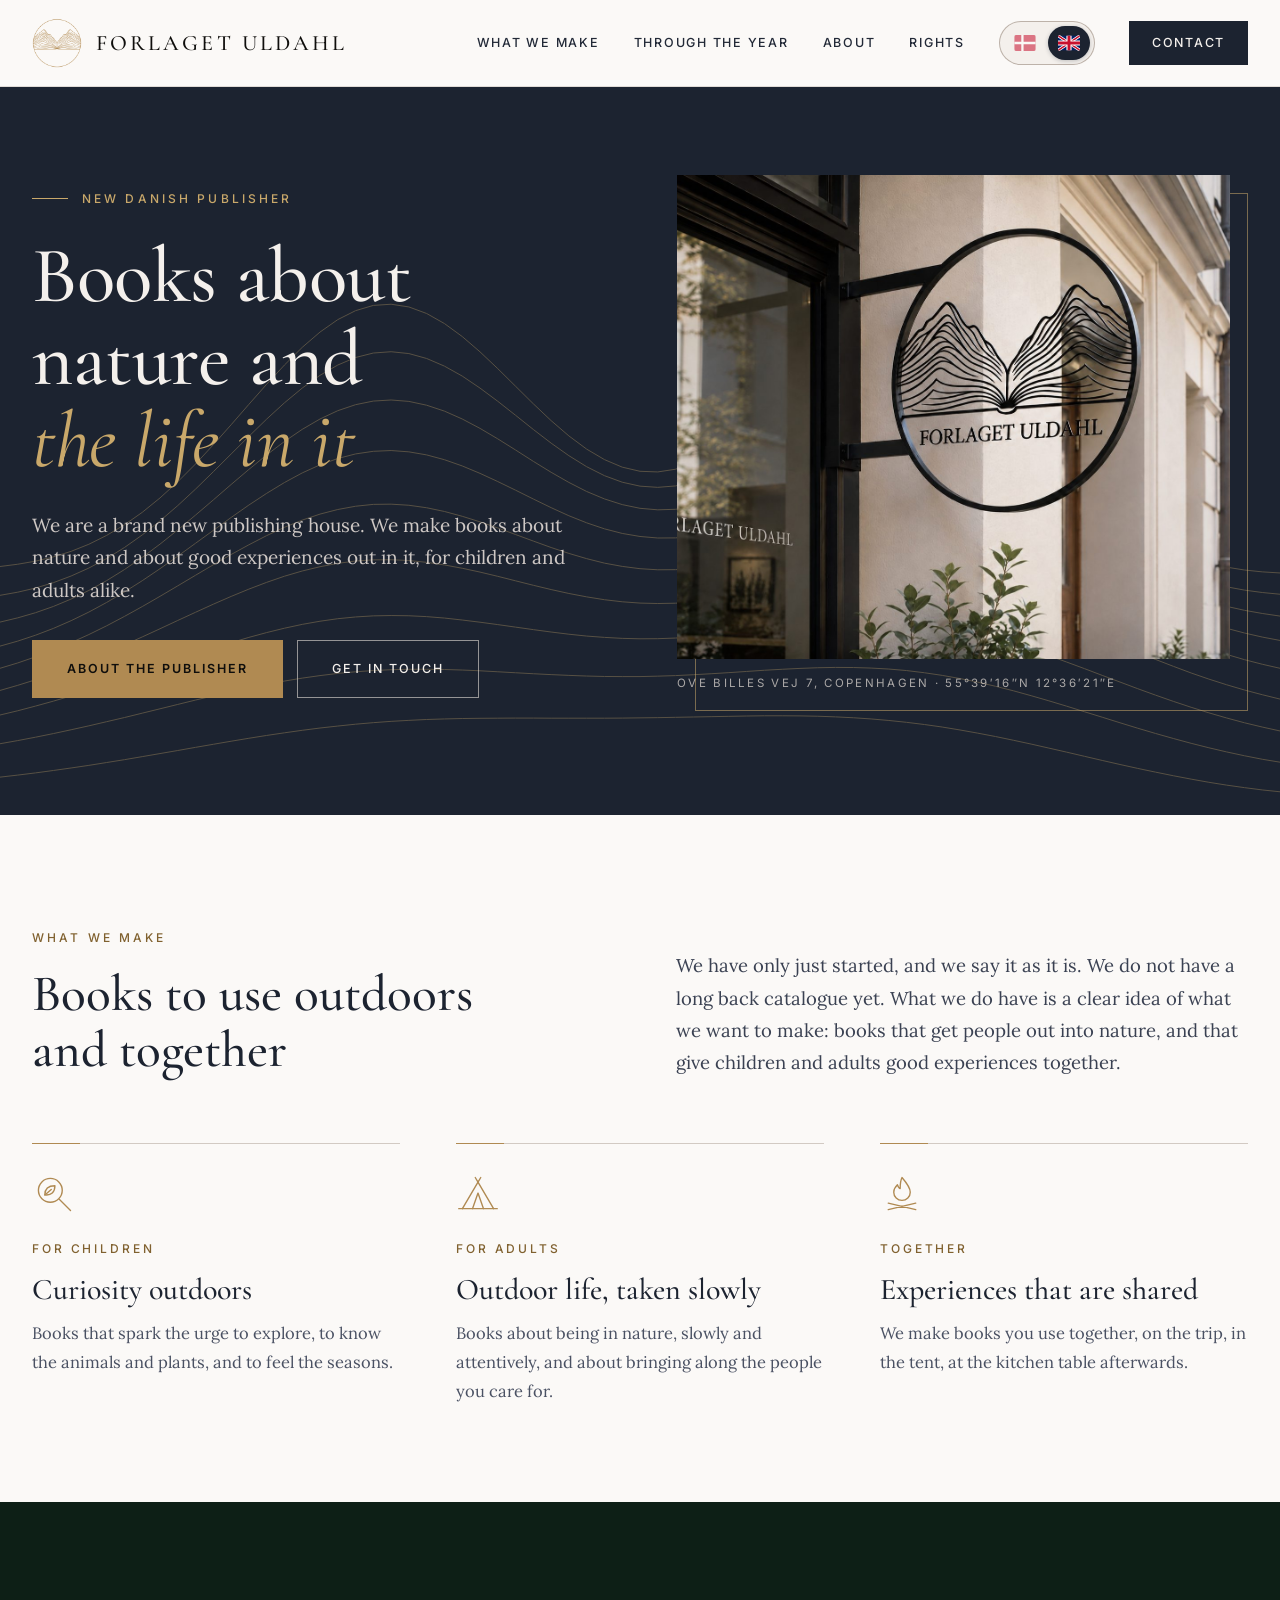
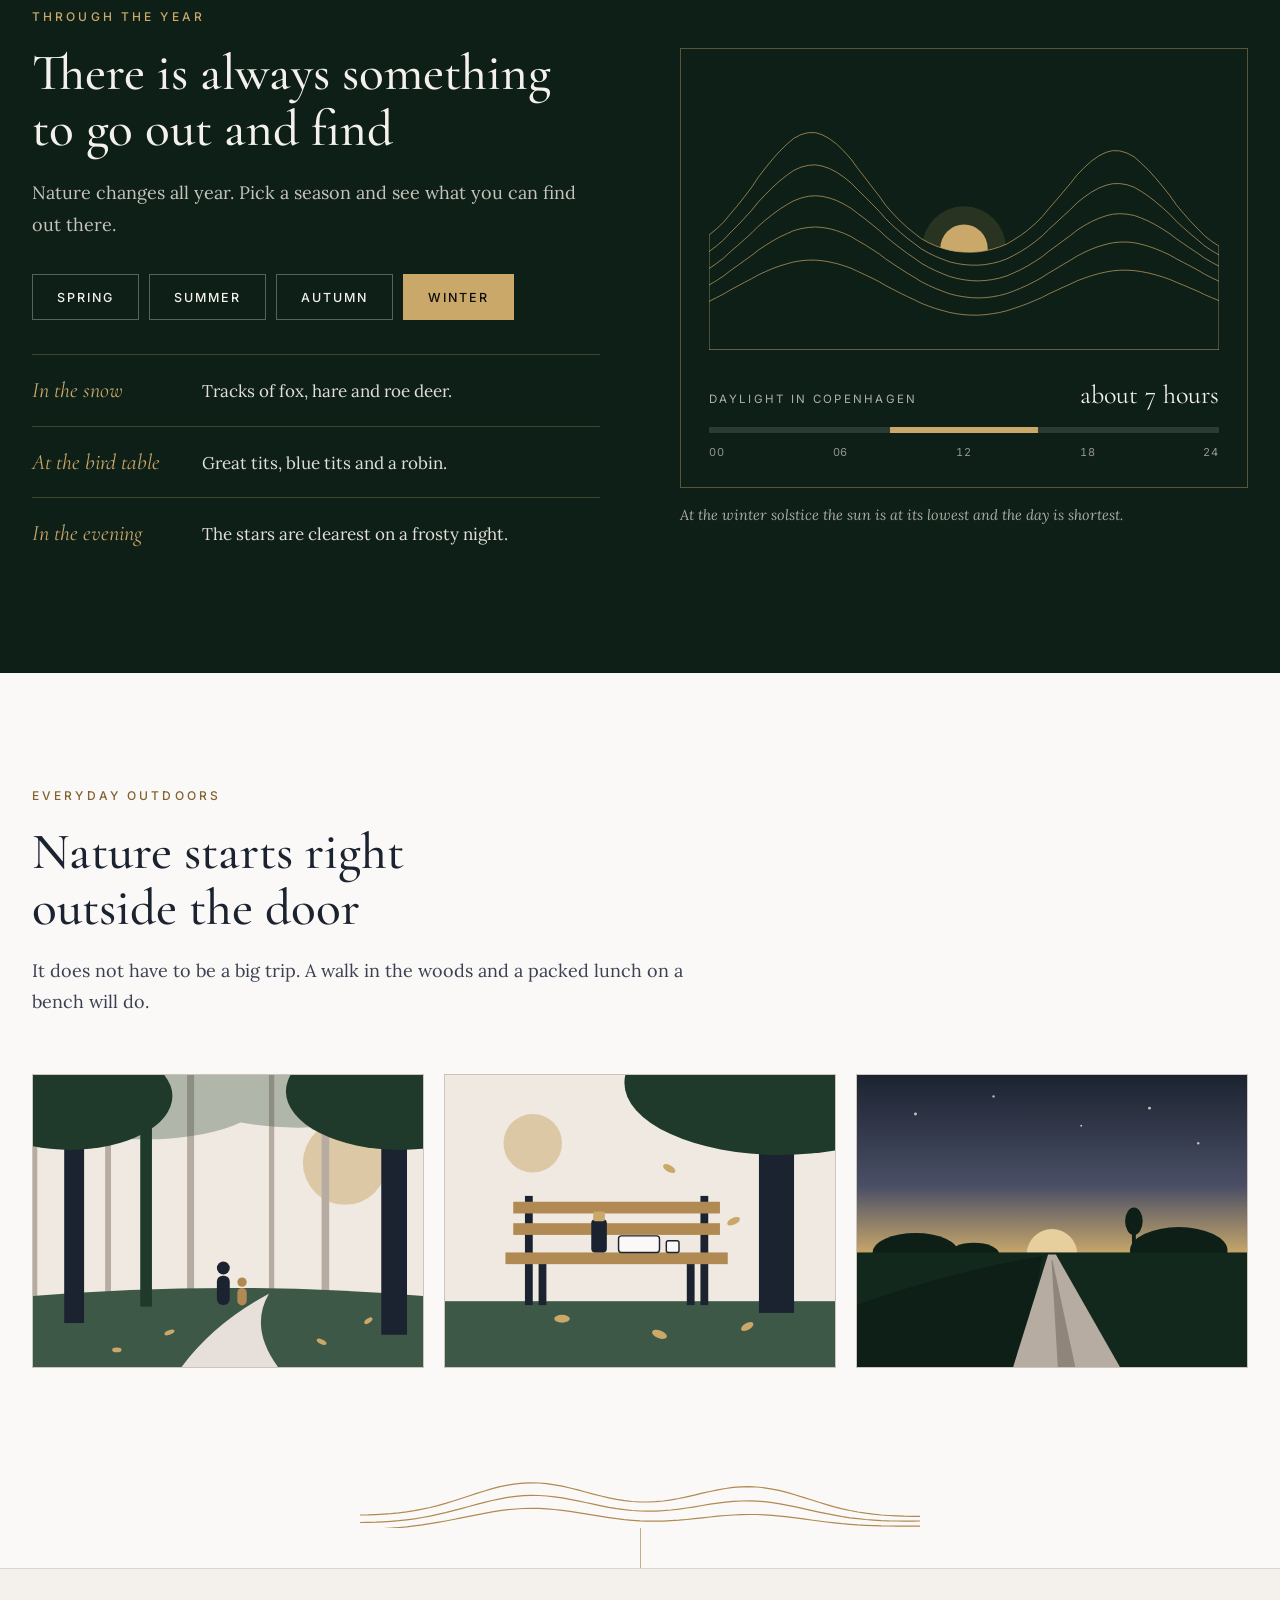
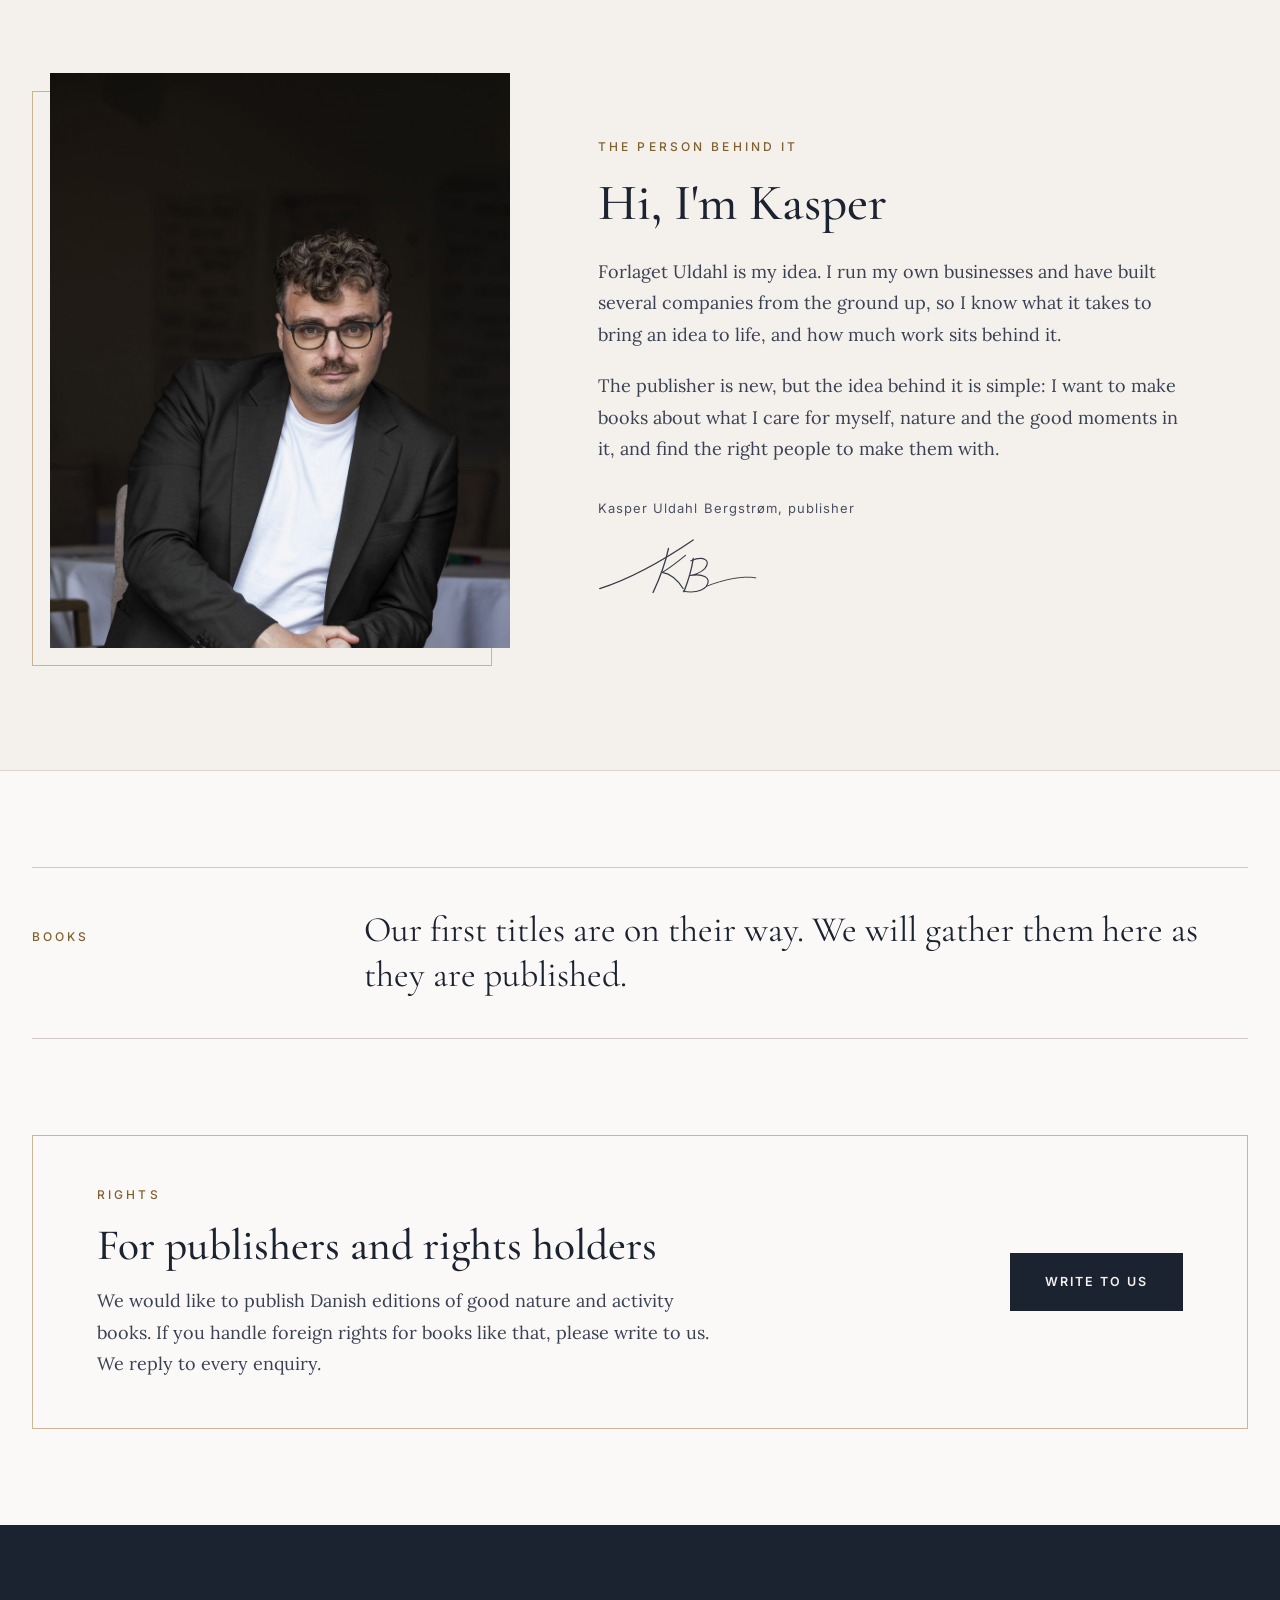
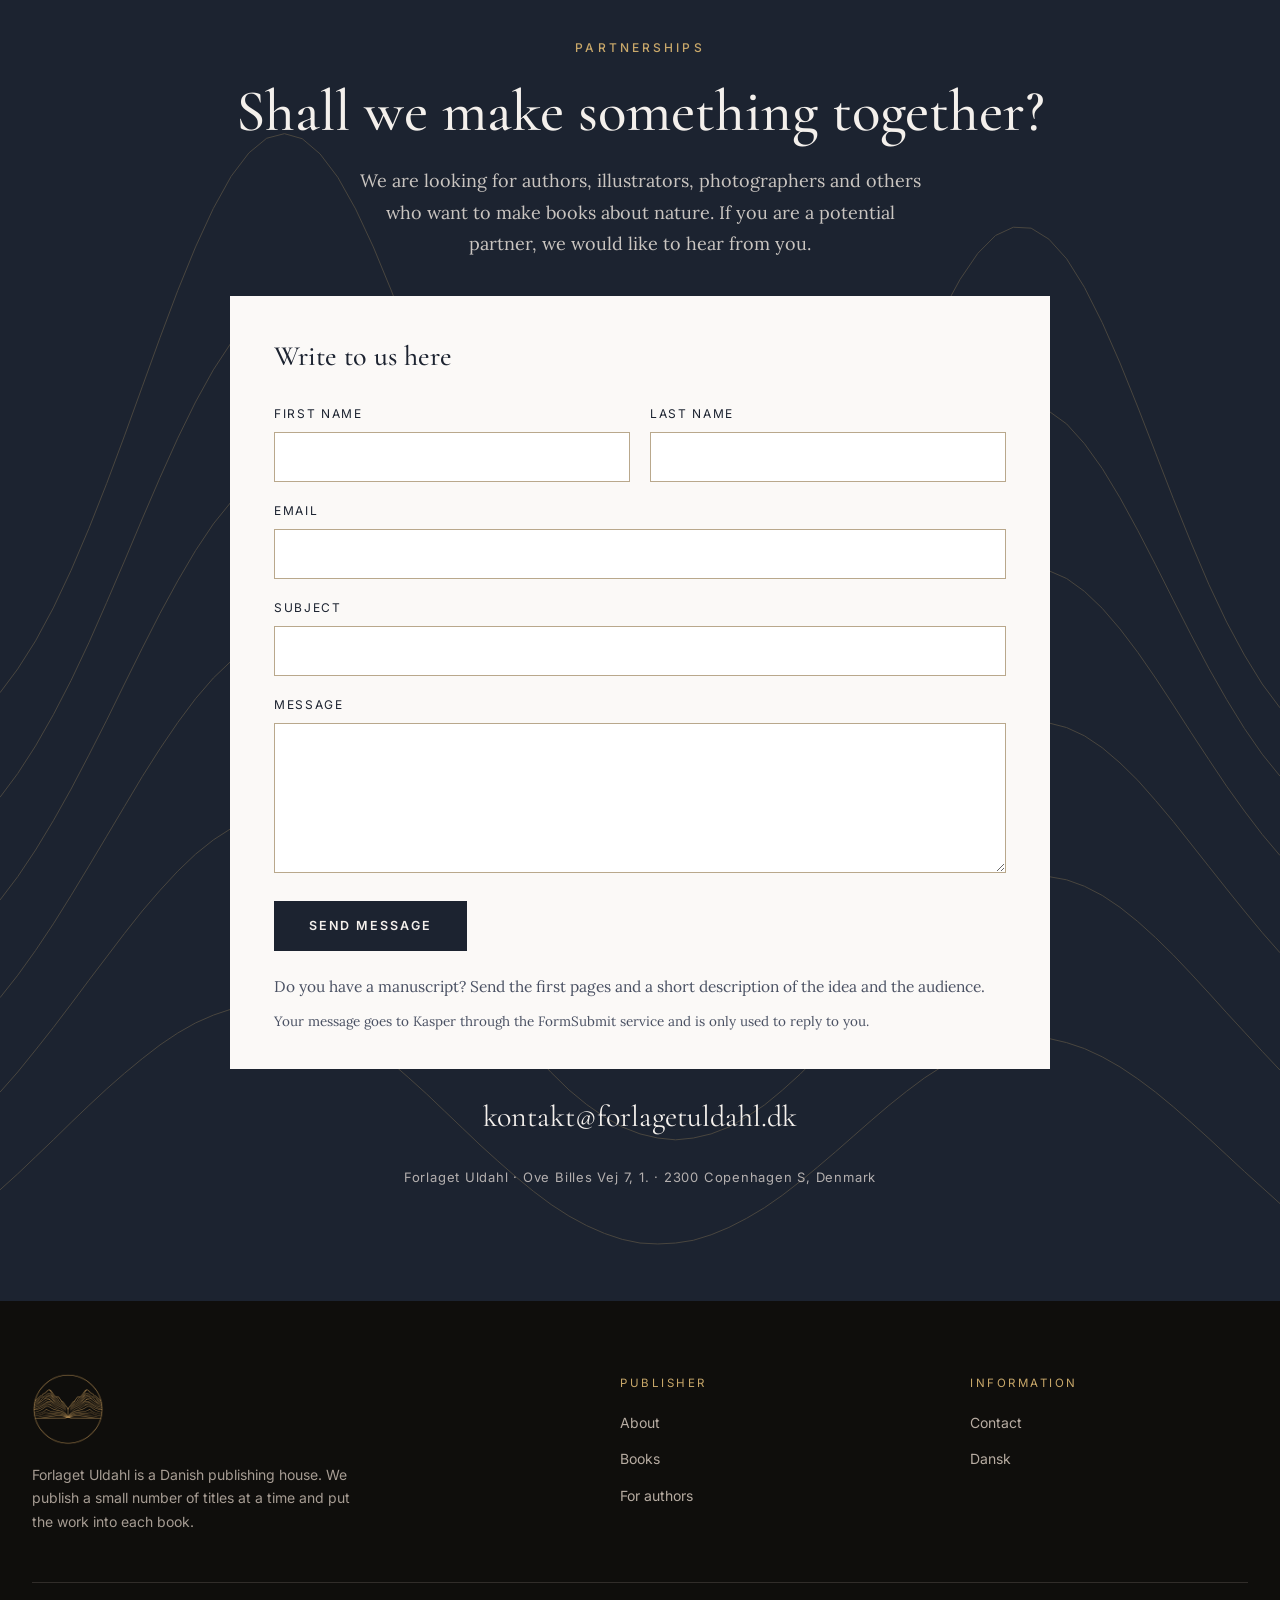
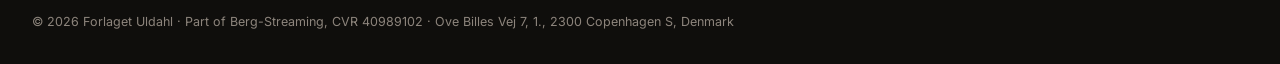
==== commit bf736d93: "Underskrift under Kasper Uldahl Bergstrøm Co-Authored-By: Claude Fable 5.2 <noreply@anthropic.com> C" ====
--- a/en/index.html
+++ b/en/index.html
@@ -232,6 +232,7 @@
 <p style="margin: 0 0 20px; max-width: 54ch; font-size: 18px; color: #3A4152">Forlaget Uldahl is my idea. I run my own businesses and have built several companies from the ground up, so I know what it takes to bring an idea to life, and how much work sits behind it.</p>
 <p style="margin: 0 0 32px; max-width: 54ch; font-size: 18px; color: #3A4152">The publisher is new, but the idea behind it is simple: I want to make books about what I care for myself, nature and the good moments in it, and find the right people to make them with.</p>
 <p style="margin: 0; font-family: 'Inter', sans-serif; font-size: 13px; letter-spacing: .08em; color: #4A5163">Kasper Uldahl Bergstrøm, publisher</p>
+<svg role="img" aria-label="Signature" viewBox="0 0 220 90" fill="none" stroke="#1C2330" stroke-width="1.7" stroke-linecap="round" stroke-linejoin="round" style="display: block; width: 170px; height: auto; margin: 14px 0 0 -6px; opacity: .88"><path d="M10 72C44 61 84 41 131 9"></path><path d="M99 20C95 39 88 58 79 77"></path><path d="M121 29C110 38 101 45 91 51C102 53 111 61 118 72" stroke-width="1.4"></path><path d="M131 33C129 48 124 63 119 76"></path><path d="M128 36C144 29 155 35 146 46C140 52 132 54 127 55C143 52 156 58 148 69C141 76 129 78 118 75" stroke-width="1.5"></path><path d="M148 69C171 60 195 55 212 58" stroke-width="1.2"></path></svg>
 </div>
 </div>
 </section>
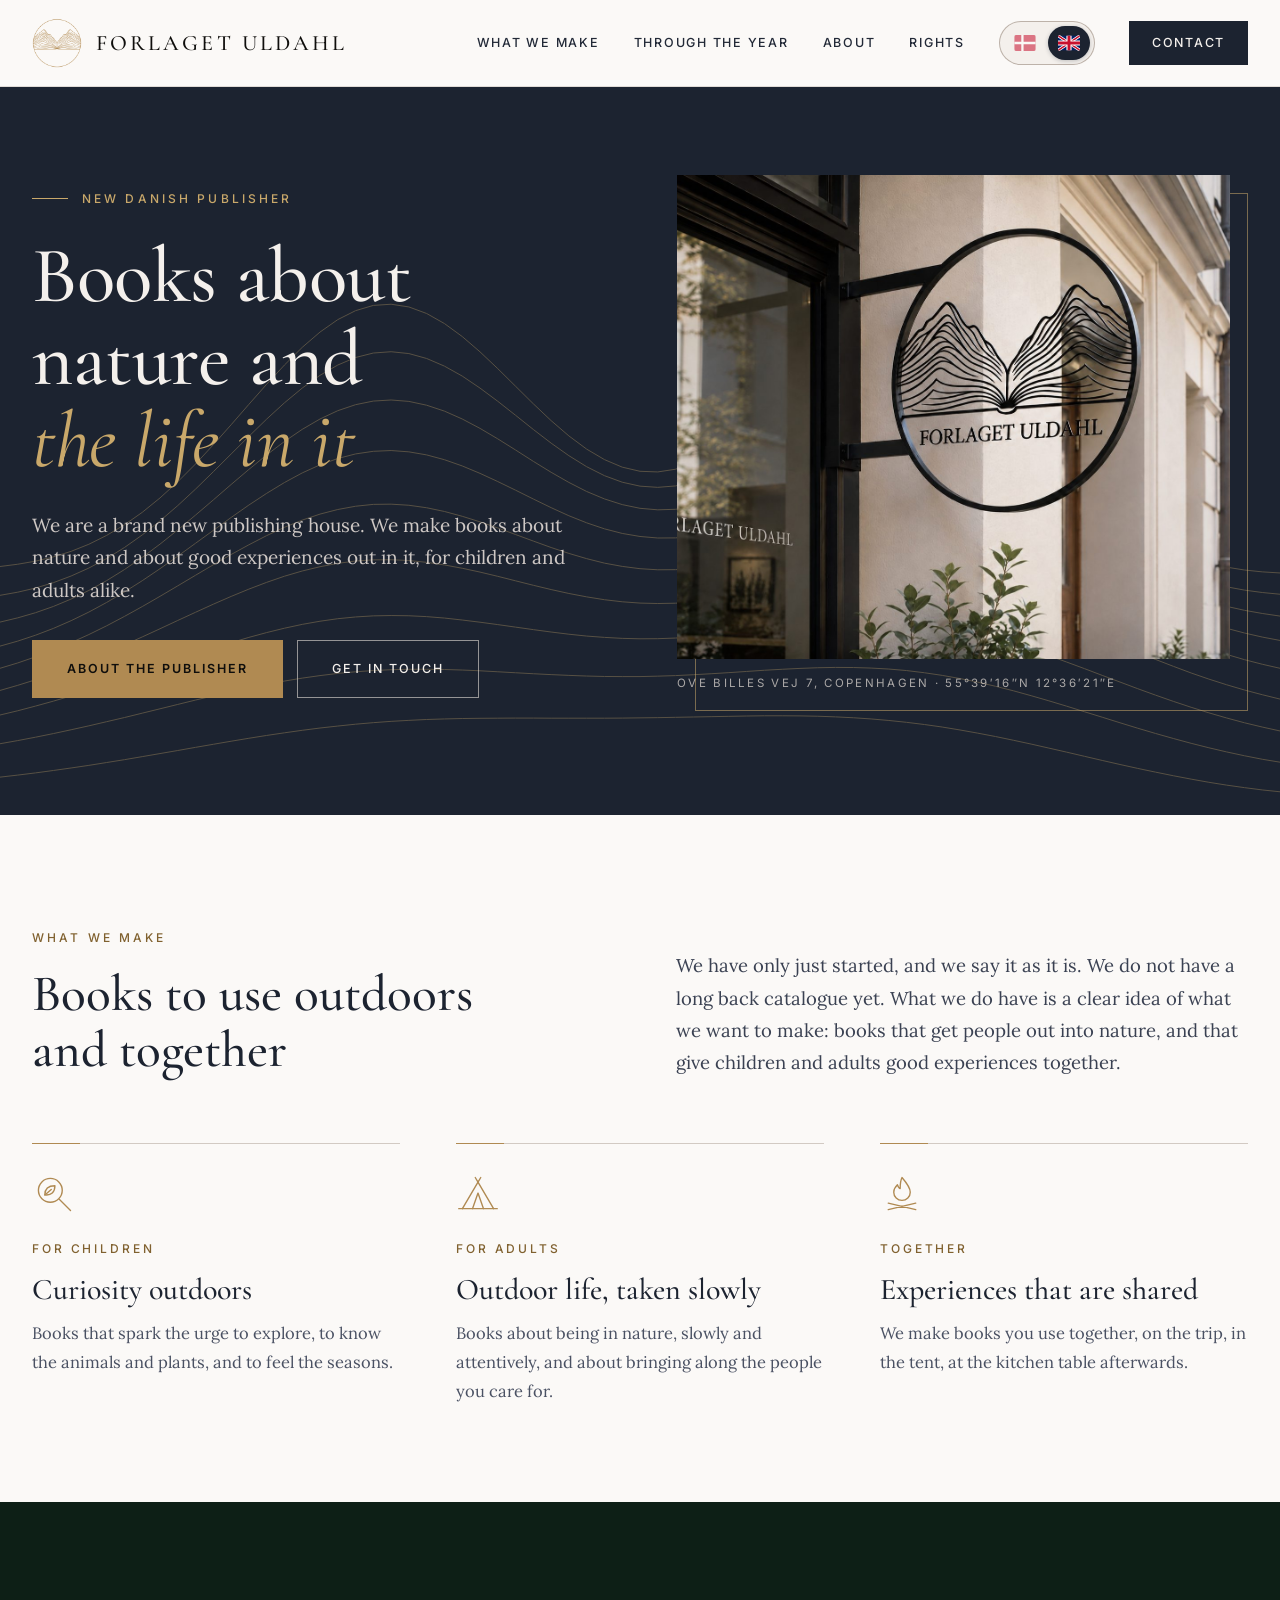
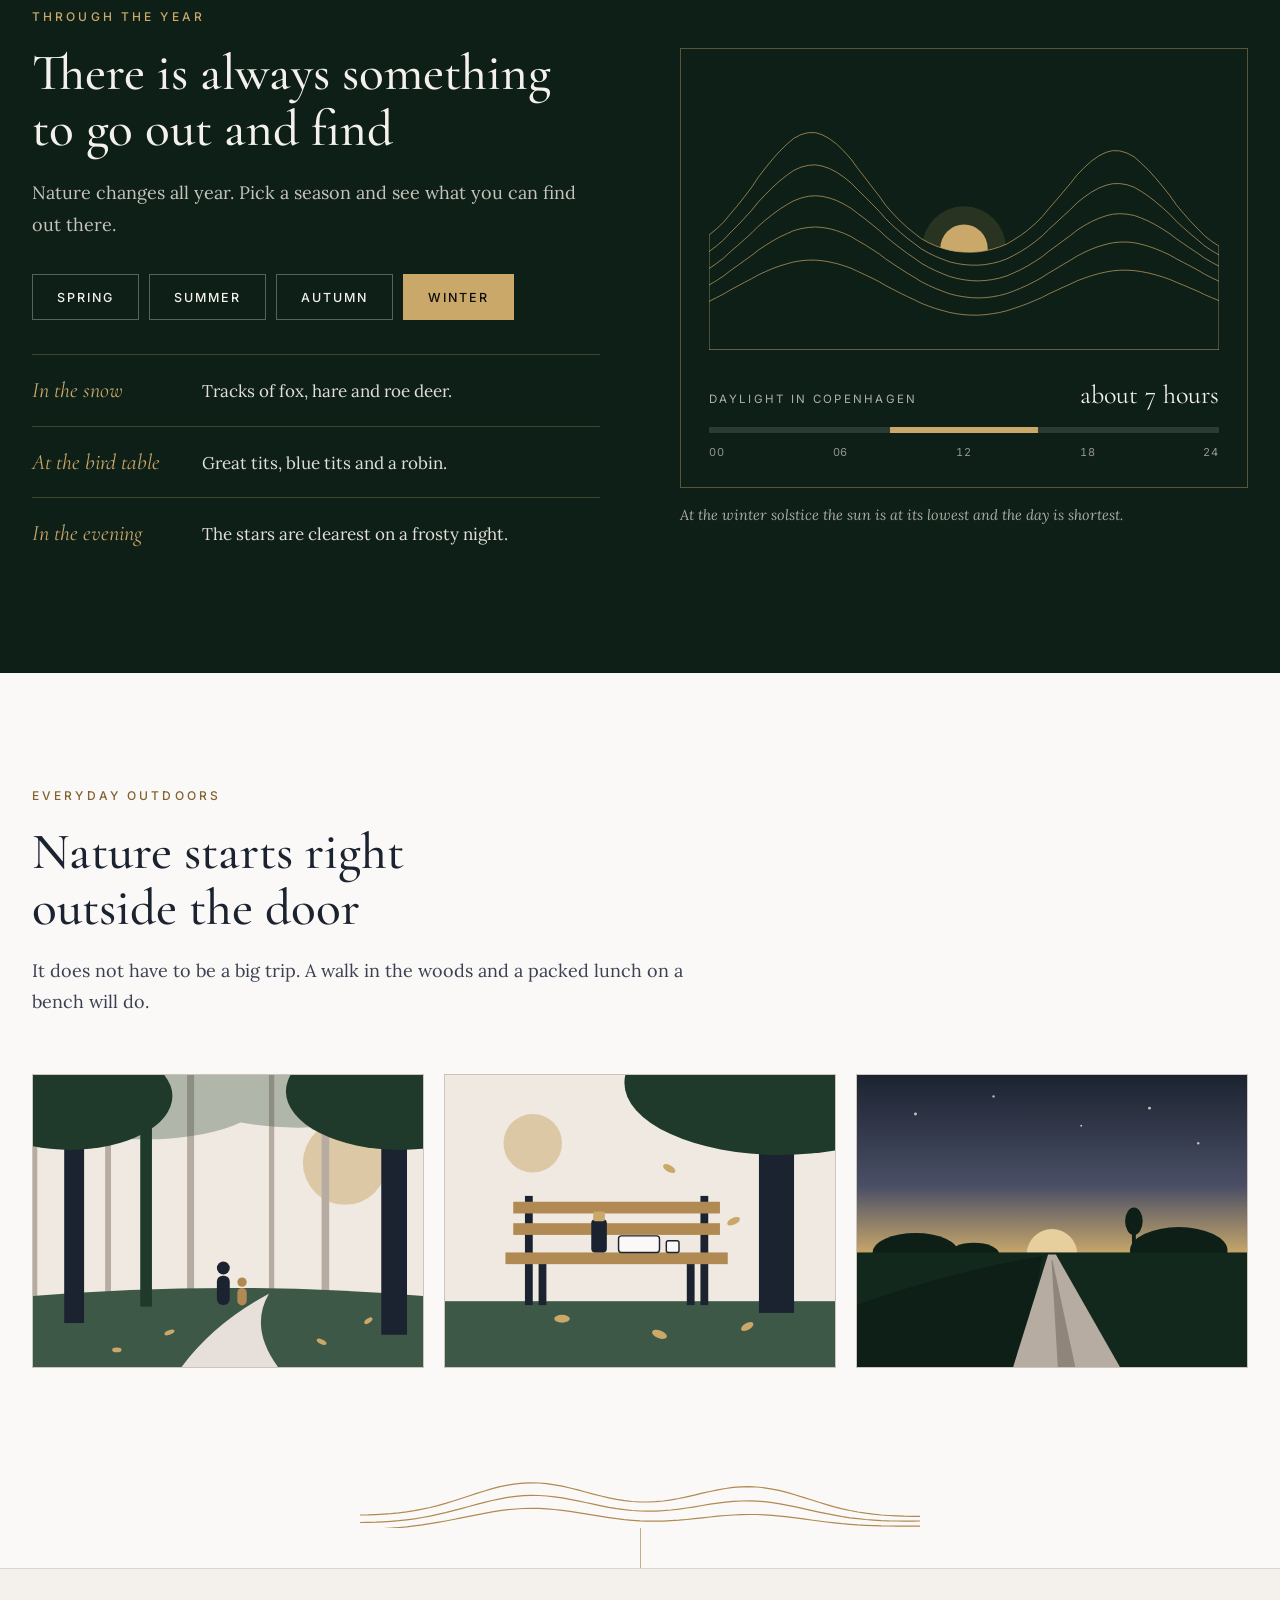
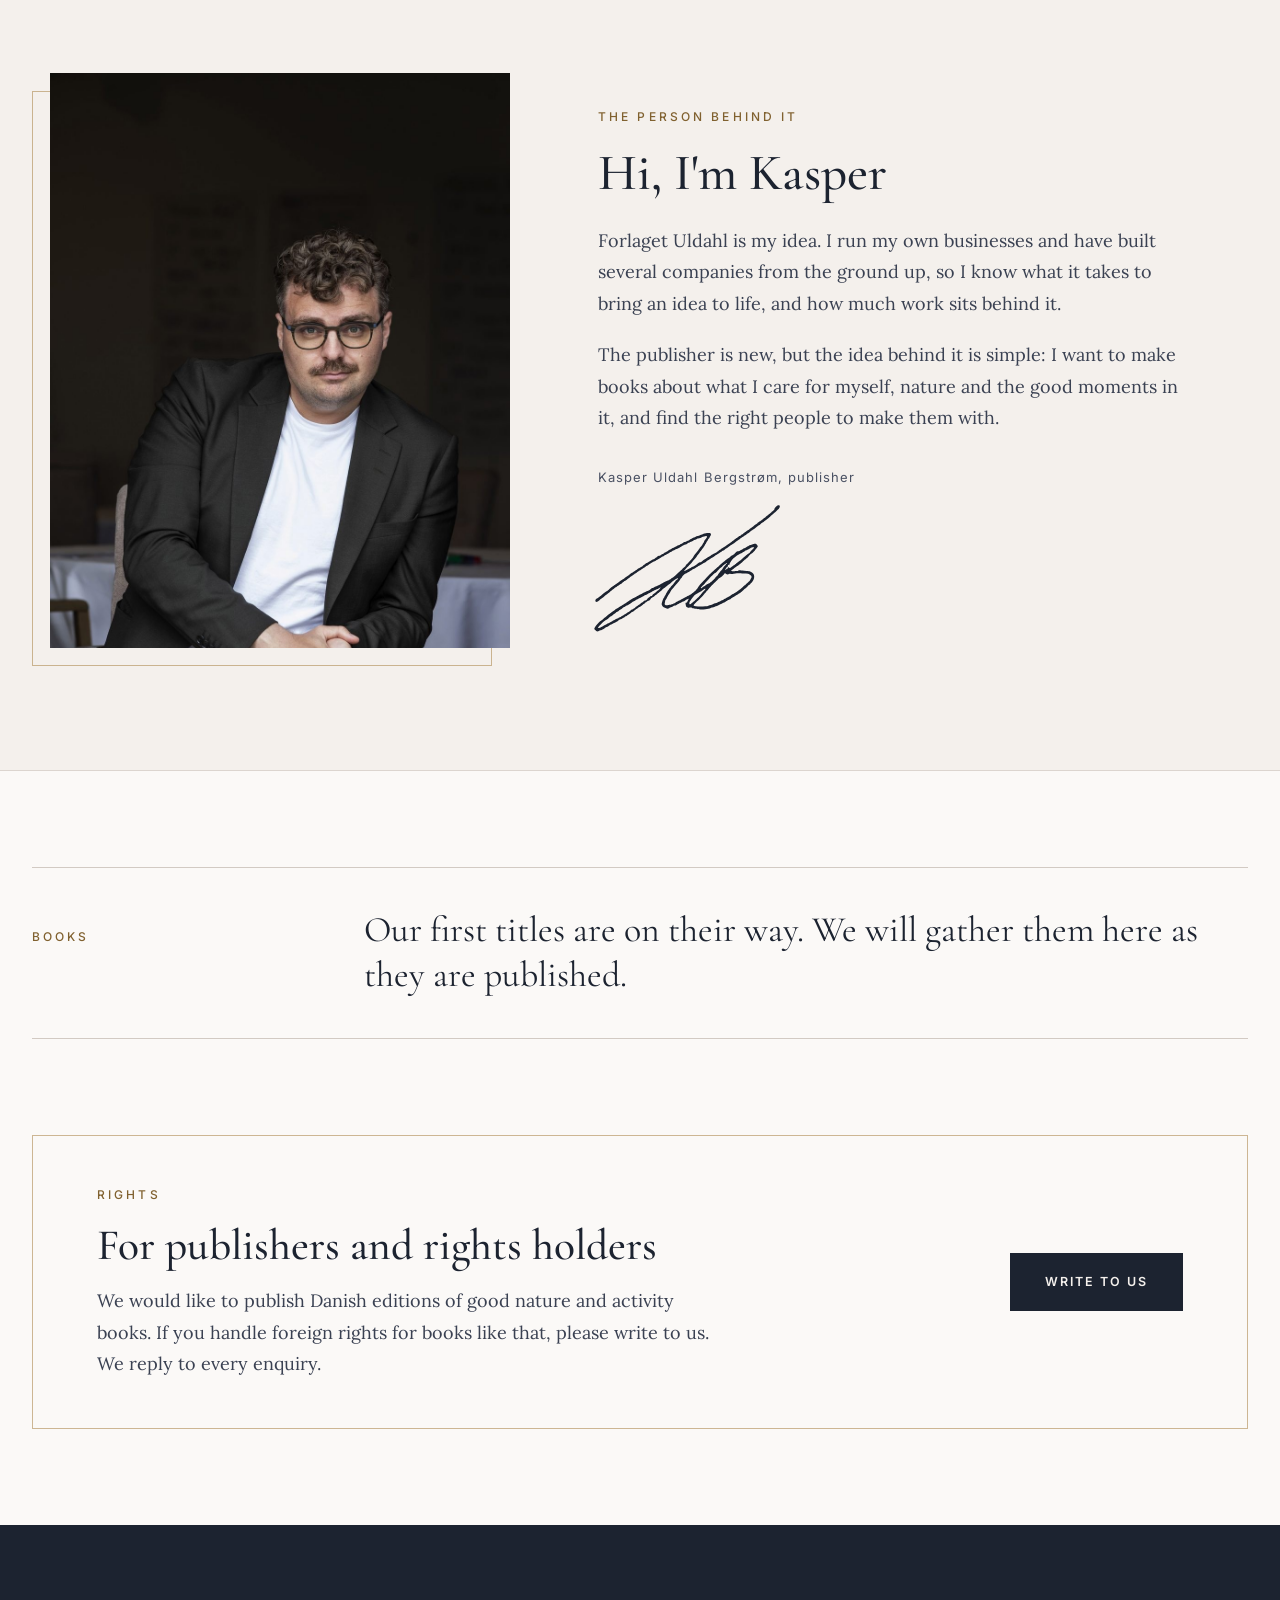
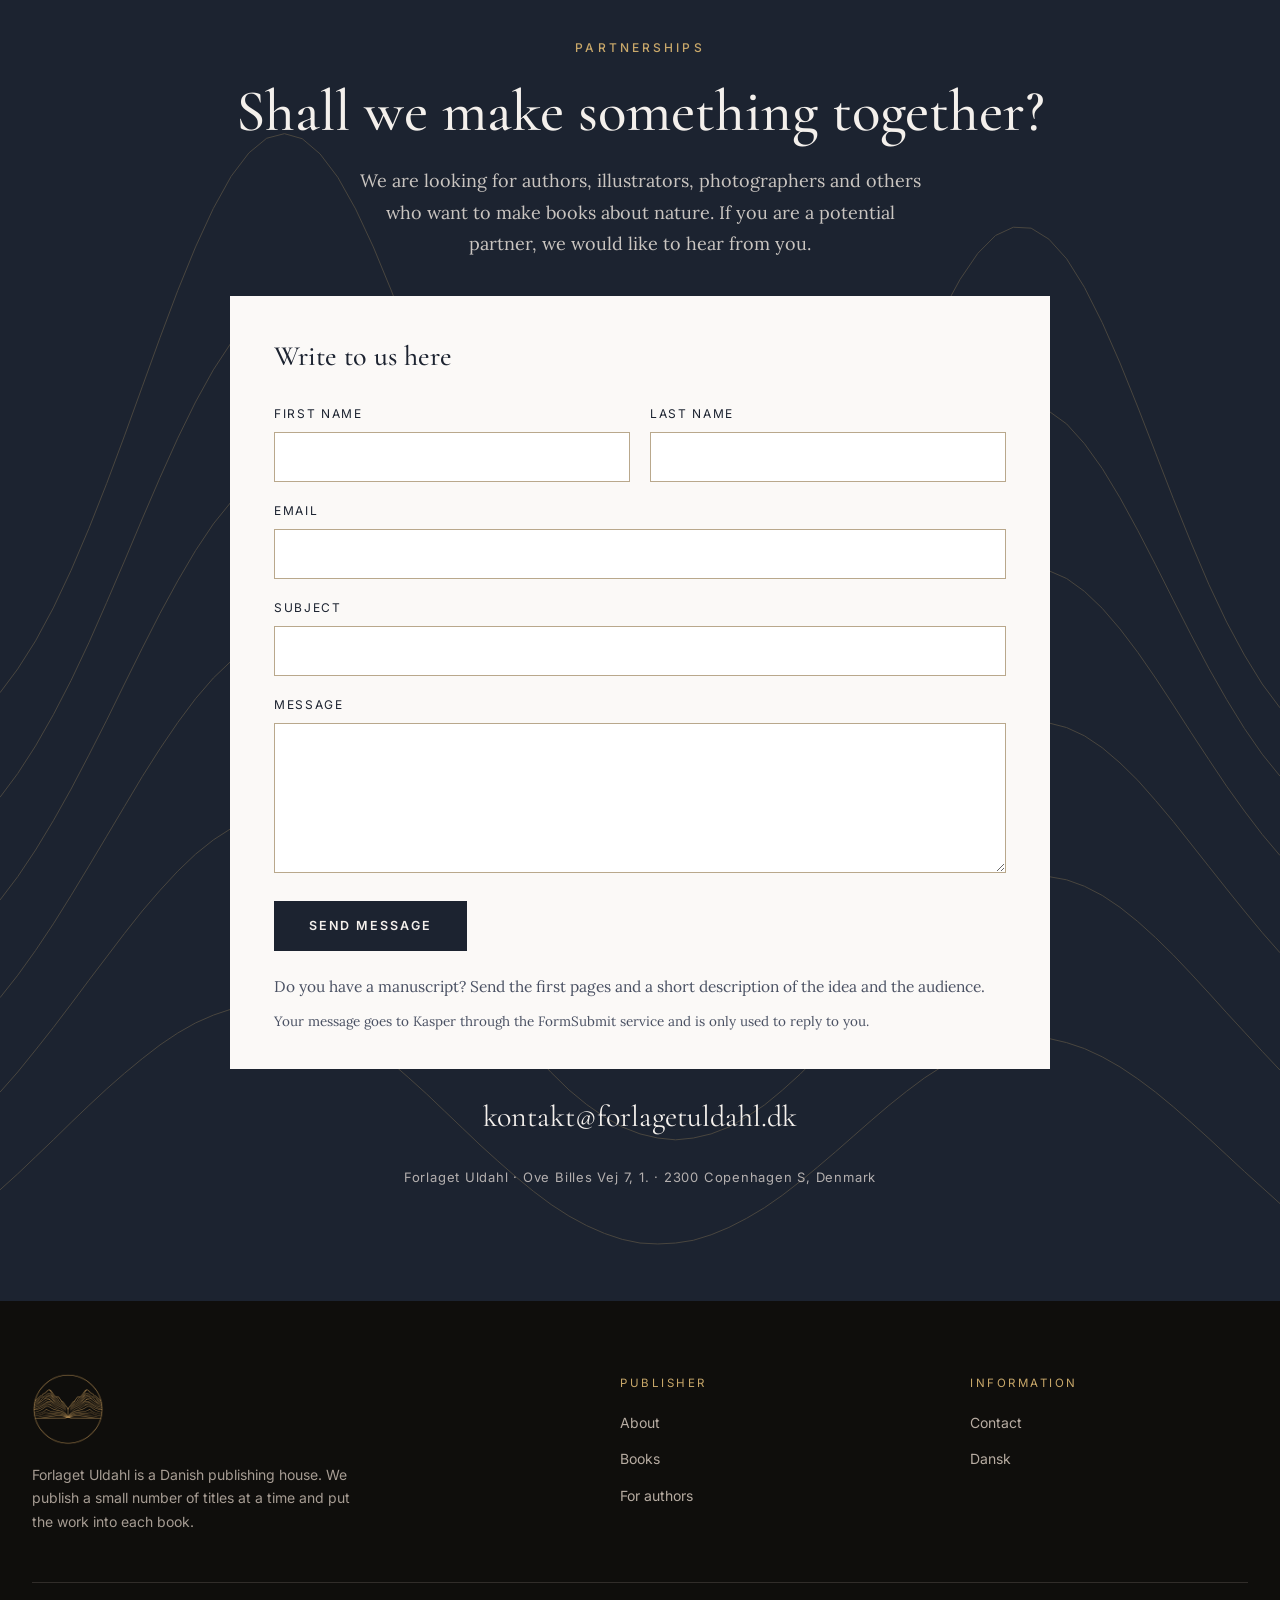
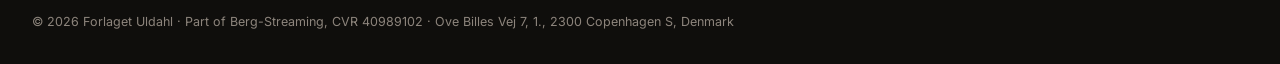
==== commit dfbd508e: "Kaspers egen underskrift som skarp vektor uden baggrund Co-Authored-By: Claude Fable 5.2 <noreply@an" ====
--- a/en/index.html
+++ b/en/index.html
@@ -232,7 +232,7 @@
 <p style="margin: 0 0 20px; max-width: 54ch; font-size: 18px; color: #3A4152">Forlaget Uldahl is my idea. I run my own businesses and have built several companies from the ground up, so I know what it takes to bring an idea to life, and how much work sits behind it.</p>
 <p style="margin: 0 0 32px; max-width: 54ch; font-size: 18px; color: #3A4152">The publisher is new, but the idea behind it is simple: I want to make books about what I care for myself, nature and the good moments in it, and find the right people to make them with.</p>
 <p style="margin: 0; font-family: 'Inter', sans-serif; font-size: 13px; letter-spacing: .08em; color: #4A5163">Kasper Uldahl Bergstrøm, publisher</p>
-<svg role="img" aria-label="Signature" viewBox="0 0 220 90" fill="none" stroke="#1C2330" stroke-width="1.7" stroke-linecap="round" stroke-linejoin="round" style="display: block; width: 170px; height: auto; margin: 14px 0 0 -6px; opacity: .88"><path d="M10 72C44 61 84 41 131 9"></path><path d="M99 20C95 39 88 58 79 77"></path><path d="M121 29C110 38 101 45 91 51C102 53 111 61 118 72" stroke-width="1.4"></path><path d="M131 33C129 48 124 63 119 76"></path><path d="M128 36C144 29 155 35 146 46C140 52 132 54 127 55C143 52 156 58 148 69C141 76 129 78 118 75" stroke-width="1.5"></path><path d="M148 69C171 60 195 55 212 58" stroke-width="1.2"></path></svg>
+<svg role="img" aria-label="Signature" viewBox="0 0 1241 853" style="display: block; width: 190px; height: auto; margin: 14px 0 0 -6px"><path fill="#1C2330" fill-rule="evenodd" d="M30 838C26 835 16 825 15 823C14 818 24 802 37 788C51 775 57 769 63 766C65 764 70 760 75 756C79 752 85 748 87 747C89 745 96 740 100 735C105 731 111 726 113 725C116 724 119 721 122 719C131 711 136 708 140 706C142 705 148 701 152 696C159 690 162 688 166 687C170 685 174 684 176 681C179 679 183 676 186 675C188 673 192 670 195 669C200 665 212 658 217 656C219 655 222 654 223 652C224 651 228 649 230 647C233 645 238 642 240 640C243 638 246 636 247 636C247 636 250 634 252 632C255 630 260 627 263 626C266 624 270 622 272 621C274 619 278 617 282 615C285 614 289 611 291 610C294 608 298 606 301 605C303 605 308 602 311 600C313 599 317 596 319 596C321 595 325 593 328 591C331 589 336 586 339 585C342 584 347 582 351 580C354 578 359 576 362 575C368 573 378 568 384 562C390 557 391 556 397 556C399 555 403 553 406 551C409 549 413 547 416 546C422 545 428 542 433 538C435 537 438 536 440 535C442 534 446 532 448 531C450 529 454 526 457 526C460 525 465 522 467 520C470 518 473 516 473 516C474 516 479 514 484 511C489 509 495 506 498 506C501 505 504 503 508 500C511 498 515 495 516 494C518 493 521 492 522 490C524 489 527 487 529 486C535 483 548 471 565 454C573 446 581 438 584 437C586 435 591 431 594 427C598 422 603 418 606 416C609 414 611 413 613 407C615 402 617 400 621 398C626 394 638 382 642 376C644 374 647 369 650 367C657 360 661 354 663 349C664 346 667 341 669 339C676 332 682 324 685 320C687 317 690 313 693 310C695 307 699 302 701 299C703 296 706 291 709 288C716 281 720 276 722 270C724 267 726 262 728 260C730 257 732 253 732 251C733 249 735 245 737 242C739 240 742 236 743 235C744 233 746 230 748 228C750 225 751 223 751 221C751 214 748 214 739 217C735 219 729 220 725 221C721 222 717 223 715 225C710 228 706 230 700 230C690 232 688 232 684 235C682 237 678 239 674 240C670 241 666 243 665 244C663 247 659 249 652 251C648 252 644 253 642 255C640 257 636 259 632 260C628 261 625 263 622 266C619 268 617 269 611 271C606 272 603 273 600 275C598 277 594 279 591 280C588 281 584 284 582 286C579 287 576 289 574 290C572 291 568 293 564 295C560 297 555 299 552 300C549 301 545 303 542 305C539 307 534 309 531 311C528 312 525 314 523 315C521 317 517 319 514 320C511 321 507 323 506 325C504 327 500 329 497 330C494 332 490 334 488 335C486 337 482 339 479 339C476 340 473 342 471 345C469 347 466 349 462 350C459 351 455 353 453 355C451 356 447 359 443 361C439 362 436 365 435 366C434 367 430 369 427 370C424 371 420 373 418 375C415 377 412 379 410 380C405 381 385 391 382 395C381 396 378 398 376 399C373 400 370 403 368 405C366 407 362 409 359 410C357 411 353 413 351 415C349 417 346 420 343 421C341 422 338 424 336 425C335 427 331 429 329 430C326 431 322 434 320 436C317 438 314 440 312 441C308 443 297 450 291 456C288 458 285 460 282 461C280 462 277 464 276 466C275 467 272 469 269 470C267 471 263 474 261 475C259 477 256 480 254 480C253 481 250 483 248 485C247 487 243 489 241 490C239 492 236 494 235 495C234 496 231 498 229 499C227 500 224 503 222 505C220 506 216 509 213 510C211 511 208 513 207 515C207 516 203 518 200 520C198 522 195 524 194 525C193 526 190 528 187 529C184 530 180 533 178 535C175 537 172 540 170 540C168 541 165 543 163 545C161 546 158 549 156 550C153 551 150 553 148 556C146 558 143 560 141 561C139 562 137 564 136 565C134 566 132 568 130 570C127 571 125 574 123 575C120 579 108 588 98 596C90 601 82 608 76 614C74 616 70 619 67 621C56 629 52 632 49 635C44 640 32 646 28 646C24 646 22 643 22 637C22 631 25 628 31 624C34 623 38 621 40 619C51 611 56 607 58 606C60 605 63 602 65 600C78 588 90 578 95 576C97 575 101 572 103 571C105 569 108 567 110 566C111 565 116 560 121 556C126 552 132 547 134 546C137 544 140 542 142 541C143 539 146 537 148 536C150 535 153 533 154 531C156 529 160 527 162 525C165 524 169 521 172 519C179 512 188 506 199 499C209 494 211 492 222 483C225 481 230 478 232 476C235 475 239 472 242 470C244 468 246 466 247 466C248 466 250 464 253 461C257 458 260 456 261 456C261 456 264 454 267 452C269 449 274 446 277 445C280 444 284 442 286 440C287 438 289 437 290 437C291 437 293 435 296 432C300 429 303 427 307 426C309 425 312 423 314 421C316 420 320 417 323 416C327 415 329 413 331 411C333 409 336 406 337 405C339 405 342 402 344 401C346 399 352 395 357 392C362 389 369 385 372 383C375 381 380 379 383 377C386 376 391 373 393 371C396 368 399 367 402 367C404 366 407 365 409 364C410 362 414 360 416 358C418 357 422 354 424 352C429 348 433 346 438 345C442 345 444 344 448 341C450 339 454 336 457 335C460 335 464 332 466 331C468 329 471 326 473 325C475 324 479 322 481 321C484 319 488 317 490 316C493 315 497 313 499 311C501 309 505 307 507 306C510 305 514 303 516 301C519 299 522 297 522 297C526 297 532 294 535 291C537 290 541 287 544 286C547 285 552 283 554 281C557 278 561 277 565 276C569 275 571 274 574 272C577 268 580 266 586 266C589 265 592 264 594 262C599 257 600 256 606 255C611 255 614 254 617 250C619 248 622 247 626 246C629 245 634 243 636 241C638 239 642 236 645 235C648 234 653 232 655 230C658 228 662 227 666 226C670 225 674 224 677 221C680 219 684 217 690 216C695 214 702 212 705 210C709 208 715 205 719 205C723 204 729 202 732 200C742 195 771 194 775 199C778 203 778 209 773 215C771 218 769 222 768 225C767 227 764 231 762 234C760 236 758 240 757 241C757 243 755 246 753 249C751 251 748 256 747 258C746 261 744 265 742 268C740 270 737 274 737 276C736 278 734 282 732 284C730 286 728 289 727 292C726 294 724 297 722 298C721 299 718 302 717 305C715 307 713 311 712 312C710 313 708 316 706 319C704 324 700 329 692 338C689 340 686 345 684 349C682 352 677 359 674 363C667 370 660 379 651 390C648 393 642 400 636 405C631 411 626 417 625 417C624 418 620 422 616 426C608 434 602 441 602 443C602 445 610 443 614 440C616 439 620 437 623 435C626 434 630 432 632 430C634 429 637 427 640 426C642 425 646 423 648 421C650 419 654 417 658 416C661 415 665 413 667 411C669 410 673 408 676 406C681 404 685 401 695 392C698 389 701 388 706 387C713 385 713 385 719 380C723 377 734 369 739 366C741 366 744 363 747 361C749 359 754 356 757 354C765 351 774 345 778 341C780 339 784 337 787 336C789 336 793 333 795 332C797 330 801 327 804 326C808 325 812 322 814 321C816 319 818 317 819 317C820 317 822 315 825 313C828 310 832 307 835 306C838 305 842 303 843 301C845 299 848 297 850 296C856 293 870 283 873 281C874 280 877 278 879 276C881 275 885 273 886 271C887 270 891 268 894 266C898 265 901 263 902 262C903 261 905 259 907 257C910 256 913 253 914 251C916 249 919 247 922 246C925 244 929 241 931 239C938 233 946 227 948 227C948 227 951 225 955 222C958 219 962 217 963 216C965 216 968 214 971 212C973 209 977 206 979 206C981 205 985 202 988 199C990 197 996 192 1001 189C1006 186 1011 183 1012 181C1013 180 1017 178 1020 176C1024 175 1027 172 1028 171C1030 170 1032 168 1033 167C1035 166 1038 164 1041 162C1043 159 1047 156 1050 155C1052 154 1054 152 1054 152C1055 151 1057 149 1059 147C1062 146 1066 143 1068 141C1070 139 1074 136 1076 135C1078 134 1081 132 1081 130C1082 129 1085 127 1088 126C1090 125 1094 122 1096 120C1098 119 1100 117 1101 117C1101 117 1105 115 1108 111C1122 100 1124 98 1128 96C1130 95 1133 93 1134 91C1135 89 1139 87 1141 85C1144 84 1148 81 1150 79C1152 77 1158 72 1162 69C1166 66 1170 61 1172 60C1173 58 1175 57 1176 56C1177 55 1181 52 1185 49C1192 43 1192 42 1192 38C1192 35 1193 33 1195 32C1196 30 1200 27 1203 23C1210 17 1213 15 1219 15C1227 15 1230 24 1223 32C1222 35 1219 38 1217 41C1213 45 1191 66 1185 70C1183 71 1178 75 1175 79C1171 82 1166 87 1163 89C1160 91 1157 93 1157 94C1155 96 1131 115 1114 128C1112 129 1107 133 1103 136C1100 139 1096 142 1095 143C1090 144 1079 153 1065 165C1063 167 1059 170 1056 171C1054 172 1050 174 1048 176C1046 178 1043 180 1042 180C1042 180 1039 182 1036 184C1030 190 1020 197 1016 199C1014 200 1011 203 1008 205C1006 207 1003 210 1001 210C999 211 996 213 995 214C993 216 990 218 987 220C976 226 972 229 967 234C964 237 960 240 958 240C956 241 952 244 949 246C947 248 944 250 943 250C943 250 940 252 938 254C934 258 923 266 917 269C914 270 911 273 908 275C906 277 902 280 900 281C898 282 896 284 895 284C894 285 892 287 889 289C887 290 883 293 881 294C879 296 876 298 873 299C871 300 868 303 866 305C864 308 861 309 858 310C855 311 851 313 849 315C847 317 844 319 842 320C840 321 838 323 836 324C835 325 831 328 827 330C823 332 820 334 819 335C818 336 815 338 812 340C808 342 805 343 804 344C804 345 789 355 780 360C777 362 773 365 772 366C770 367 767 369 764 371C755 376 748 380 743 385C740 387 736 389 734 390C731 391 715 400 708 405C705 407 701 409 699 410C697 411 693 413 691 415C689 417 685 419 682 420C680 422 676 424 675 425C673 428 670 429 663 431C661 432 658 433 656 435C650 440 637 448 632 450C629 451 625 453 622 455C620 457 615 460 612 461C605 464 591 477 588 484C587 487 585 490 582 492C580 494 577 497 576 500C575 502 572 507 567 512C563 516 558 521 557 524C555 526 553 528 552 529C551 530 548 533 546 536C545 539 543 541 542 541C542 541 540 543 538 545C535 550 530 557 523 564C519 569 515 575 509 586C507 589 504 594 503 596C501 598 498 602 497 604C496 607 494 611 492 612C491 614 489 619 488 622C486 625 484 630 482 632C480 634 479 635 479 635C479 635 478 640 477 646C474 660 474 662 477 665C480 668 488 669 494 668C496 667 503 666 509 665C517 664 521 662 523 661C525 660 529 658 533 656C537 655 542 653 544 651C546 649 550 646 553 645C556 645 560 642 563 640C567 637 572 635 576 635C577 635 579 633 581 631C584 628 587 627 592 625C596 624 600 622 601 621C602 620 605 617 609 616C612 614 617 612 619 610C621 608 626 606 630 605C633 604 638 601 640 600C643 598 647 595 649 594C657 589 661 586 677 572C680 569 683 565 684 562C686 560 688 558 688 558C689 557 691 554 693 551C696 544 705 533 714 524C716 522 720 518 722 516C723 513 733 503 743 493C753 483 762 473 764 471C765 469 766 467 767 467C768 467 770 465 773 462C784 451 820 418 824 416C826 415 830 412 832 408C835 405 839 401 841 400C844 398 849 394 852 391C855 388 859 385 860 384C863 382 871 376 876 371C882 366 893 358 897 356C899 355 902 353 903 351C904 349 908 347 910 345C913 344 916 342 918 341C919 339 923 337 926 336C929 334 932 332 932 330C934 326 944 317 947 316C949 315 953 315 956 315C961 315 965 313 970 309C972 308 975 307 977 306C979 305 983 303 985 301C987 298 991 297 994 296C997 295 1002 292 1005 290C1008 288 1011 286 1013 286C1014 285 1019 283 1022 281C1026 278 1031 276 1036 275C1039 274 1044 272 1046 271C1053 267 1068 265 1073 268C1075 269 1083 281 1083 283C1083 285 1075 297 1072 299C1071 299 1069 302 1068 304C1065 311 1051 325 1043 330C1034 335 1029 340 1026 345C1024 348 1020 353 1017 356C1013 358 1009 362 1007 364C1005 366 1002 368 1000 369C997 371 990 378 984 384C979 389 967 399 963 401C961 402 959 404 957 406C955 408 951 411 948 412C943 415 937 420 930 425C925 430 914 438 911 440C910 441 909 442 909 443C910 446 921 447 931 445C934 444 940 444 944 444C951 444 952 444 955 442C959 439 962 438 968 440C974 442 987 443 1010 444C1035 446 1034 446 1047 456C1056 464 1057 466 1059 476C1061 491 1055 507 1042 521C1039 523 1035 527 1034 529C1033 531 1030 533 1028 534C1026 535 1020 540 1016 545C1011 550 1004 556 1001 558C998 560 991 566 986 571C973 583 966 589 963 590C961 591 958 593 956 595C953 597 950 599 948 600C946 600 944 602 942 602C940 603 938 604 937 606C937 607 933 609 930 611C927 612 923 615 920 616C918 618 915 620 913 621C911 622 909 624 907 625C906 626 902 629 898 631C894 632 889 635 888 636C886 638 882 639 880 640C878 641 874 643 872 645C870 647 866 649 863 650C856 652 852 654 850 656C849 657 846 659 842 660C838 661 832 664 829 666C826 668 820 670 816 672C812 673 807 675 804 676C802 678 796 680 791 681C786 682 779 684 776 686C772 688 765 690 760 690C755 691 747 693 741 694C722 697 697 696 688 693C687 692 681 691 675 691C660 690 659 689 653 685C647 682 639 681 634 684C630 686 628 685 622 681C615 677 614 675 612 664C610 652 610 653 615 652C621 650 622 649 623 644C624 642 626 638 627 635C633 627 632 623 627 627C625 628 622 630 619 631C616 632 612 634 611 635C608 638 602 642 597 643C595 643 591 644 589 646C587 647 583 649 580 651C576 652 572 654 571 655C570 657 566 659 562 660C559 662 554 664 552 666C549 668 545 670 541 670C536 671 533 673 530 675C527 677 523 679 521 680C512 682 510 683 506 686C502 689 498 690 491 690C484 689 467 682 464 678C460 675 455 665 455 661C455 655 464 627 468 621C470 618 473 614 473 612C474 610 476 606 478 604C480 602 482 598 483 595C484 593 486 589 487 587C489 585 491 581 492 578C493 576 496 571 499 568C502 565 504 562 504 562C504 561 506 559 508 556C511 553 514 549 515 547C516 545 520 540 524 537C527 534 531 529 533 527C534 525 537 521 538 520C540 519 542 516 543 514C544 512 549 507 554 502C563 494 563 492 560 491C557 491 554 492 547 497C544 500 537 505 532 508C526 512 519 518 515 522C511 525 507 529 504 530C502 531 496 536 491 541C486 545 482 549 481 549C480 549 478 551 475 554C472 556 467 559 465 560C462 562 460 563 458 566C457 568 452 573 447 577C442 581 438 584 438 585C438 585 436 587 433 588C430 590 427 593 425 594C424 596 421 598 419 599C417 600 414 602 412 604C411 606 407 608 405 610C402 611 398 614 396 616C393 618 390 621 388 621C386 622 384 625 382 628C376 635 373 638 367 639C363 641 360 642 357 645C355 647 353 649 352 649C351 649 349 651 346 653C344 656 340 659 338 659C336 660 333 662 332 664C324 671 314 678 310 680C308 681 304 683 302 684C301 686 297 688 295 689C292 690 289 693 287 694C286 696 283 699 281 699C279 700 276 703 274 705C271 707 268 709 266 710C262 711 256 715 247 724C244 726 240 729 237 730C235 731 231 733 230 735C228 737 225 739 222 740C219 740 215 743 214 744C212 746 208 748 205 749C202 751 198 753 197 755C195 757 191 759 187 760C183 761 179 763 177 765C176 766 172 768 169 770C166 772 162 774 160 775C158 777 154 779 151 780C148 781 143 784 141 786C139 787 135 789 133 790C127 792 124 793 120 796C110 804 103 809 96 810C91 811 89 812 87 815C85 816 81 819 78 821C75 822 70 825 68 826C66 828 60 830 56 831C52 832 47 834 45 836C41 839 34 840 30 838ZM51 815C54 814 58 812 61 810C63 809 66 807 68 806C74 804 78 802 81 799C83 798 86 797 88 796C90 795 94 793 97 791C100 788 103 787 106 786C111 786 112 785 116 781C118 779 121 777 125 775C128 774 132 772 134 770C136 769 140 767 143 766C145 765 149 763 151 761C156 757 158 756 163 756C168 755 170 754 174 750C175 749 179 747 182 746C186 745 190 743 191 741C193 739 197 737 199 736C202 736 205 733 207 731C210 728 212 727 216 726C219 725 222 724 224 722C225 720 229 718 232 716C239 713 245 709 252 702C255 698 258 697 262 696C265 695 269 693 270 691C271 690 275 688 277 687C279 685 283 683 284 681C285 679 288 677 290 676C293 675 295 673 296 672C298 670 302 667 315 659C317 657 320 655 323 652C326 650 330 647 332 646C334 645 337 643 338 642C339 640 343 638 346 637C351 636 353 635 360 628C364 623 369 619 371 618C372 617 375 614 378 613C380 610 383 609 385 608C390 607 392 606 394 602C395 600 397 597 399 596C405 593 417 584 422 578C425 575 430 571 433 570C435 568 439 565 440 563C441 562 443 559 445 557C451 551 448 550 440 555C437 557 432 560 429 561C426 561 421 563 419 565C416 567 411 569 408 570C405 572 401 574 399 575C397 576 394 578 391 579C388 581 384 583 381 585C379 587 375 590 371 590C368 591 364 594 361 596C358 597 353 600 350 601C347 602 342 604 340 605C337 607 333 609 331 610C328 611 324 614 322 615C319 617 315 620 312 620C309 621 304 624 302 625C300 627 296 629 293 630C291 631 287 633 285 635C282 638 279 640 274 641C269 643 265 645 253 654C250 657 245 660 242 661C240 663 237 665 236 666C235 667 231 669 228 670C225 671 221 673 219 675C217 677 213 679 211 680C208 681 205 683 202 685C200 687 196 690 195 691C189 693 178 701 174 705C171 707 167 709 165 711C162 712 158 714 157 715C156 717 152 719 150 721C147 722 141 727 136 731C132 735 126 739 124 740C121 741 116 745 111 749C107 754 102 758 100 759C97 760 93 763 90 765C88 767 85 769 84 769C83 769 80 771 77 774C35 815 32 819 51 815ZM740 675C752 674 754 674 760 671C764 669 771 667 777 666C784 664 788 663 792 660C796 658 800 656 805 655C811 654 814 653 817 651C819 649 824 647 829 645C833 644 838 642 840 640C843 638 847 636 850 636C853 635 858 633 860 631C862 629 866 627 868 626C871 625 875 623 877 621C880 619 884 617 886 616C888 615 892 613 894 611C897 609 901 606 903 605C906 604 910 602 912 600C914 598 918 596 921 595C924 593 928 591 929 589C930 588 934 585 938 584C941 582 946 579 950 576C954 574 959 570 963 567C971 562 976 557 987 547C992 542 997 538 997 538C998 538 1001 535 1004 532C1007 529 1014 523 1018 519C1023 515 1027 510 1029 509C1030 508 1032 504 1034 501C1036 497 1038 492 1040 490C1042 486 1042 485 1042 481C1041 475 1040 474 1034 470C1024 463 1018 462 996 461C984 461 973 460 969 459C957 457 932 459 917 463C912 464 910 464 906 463C901 462 900 462 895 464C887 468 883 468 872 461C868 458 866 459 863 464C860 470 841 487 836 489C833 490 828 494 822 500C817 505 807 515 800 521C793 527 787 534 785 536C784 537 780 541 776 545C773 548 769 553 768 554C766 556 764 559 763 560C761 561 759 564 758 566C757 568 755 571 753 572C750 573 748 576 746 579C745 582 741 587 737 590C734 594 730 598 728 601C727 603 722 609 718 613C713 617 709 622 708 622C707 623 705 625 704 627C702 628 694 636 685 644C677 653 669 660 668 662C665 664 663 668 664 670C666 675 703 678 740 675ZM645 659C648 657 653 653 655 651C658 648 662 645 664 644C671 639 708 602 711 597C713 595 716 590 719 588C721 585 726 580 729 577C732 574 736 569 738 567C746 558 737 557 727 566C724 569 721 571 721 571C720 571 718 572 716 574C714 575 710 578 706 580C703 581 700 584 698 585C697 586 694 588 691 590C688 591 684 593 682 595C680 596 677 598 674 599C670 601 668 603 667 606C666 608 663 612 660 614C652 624 649 628 647 632C647 634 644 637 642 639C639 643 637 646 636 653C635 663 637 664 645 659ZM717 555C718 554 721 552 722 550C723 549 727 547 730 546C732 544 735 543 736 542C737 541 740 539 742 537C745 536 749 533 751 531C754 530 758 527 761 526C765 525 769 523 771 521C772 519 775 517 777 516C779 515 782 513 783 511C784 510 789 505 794 501C798 497 802 492 804 491C805 489 809 484 814 479C818 475 822 469 823 468C824 466 826 463 828 461C830 460 832 456 833 454C835 451 839 446 844 441C849 436 852 432 853 430C854 426 860 418 869 409C871 407 874 403 874 402C875 400 877 398 879 397C881 396 882 394 882 393C881 390 878 391 876 394C875 396 872 398 870 399C865 401 851 413 850 416C849 416 847 418 845 420C842 421 839 424 836 427C834 429 831 431 830 433C829 434 823 439 818 445C812 451 806 457 804 458C795 464 787 472 762 498C754 507 744 516 742 519C739 522 736 525 736 527C735 528 731 533 727 536C711 551 705 561 717 555ZM876 434C878 433 880 431 882 430C885 429 886 428 887 424C888 418 889 418 893 422C896 424 898 425 899 425C901 425 910 419 920 411C922 410 925 408 927 407C929 406 932 403 935 400C938 398 940 396 941 396C941 396 944 394 948 391C954 386 959 381 965 378C967 376 970 374 972 372C975 370 978 367 979 366C981 365 985 361 988 358C992 354 996 351 998 349C1000 348 1004 345 1007 342C1015 335 1020 331 1025 328C1027 327 1031 324 1032 321C1034 319 1041 311 1048 304C1059 292 1061 289 1057 289C1051 288 1039 291 1034 295C1030 298 1007 310 1003 311C1001 311 998 313 997 315C995 316 991 319 988 320C985 322 981 324 979 326C977 327 974 329 971 330C968 331 964 333 962 335C960 336 957 338 954 340C951 341 947 343 945 345C943 346 939 349 937 351C930 355 917 367 915 371C914 373 912 375 912 376C911 377 909 379 908 381C907 384 904 387 903 389C900 392 899 394 899 398C898 403 897 404 893 404C890 404 888 407 887 412C886 417 886 418 881 420C879 421 877 422 876 425C876 427 874 430 872 431C870 433 869 437 872 437C873 437 875 436 876 434Z"></path></svg>
 </div>
 </div>
 </section>
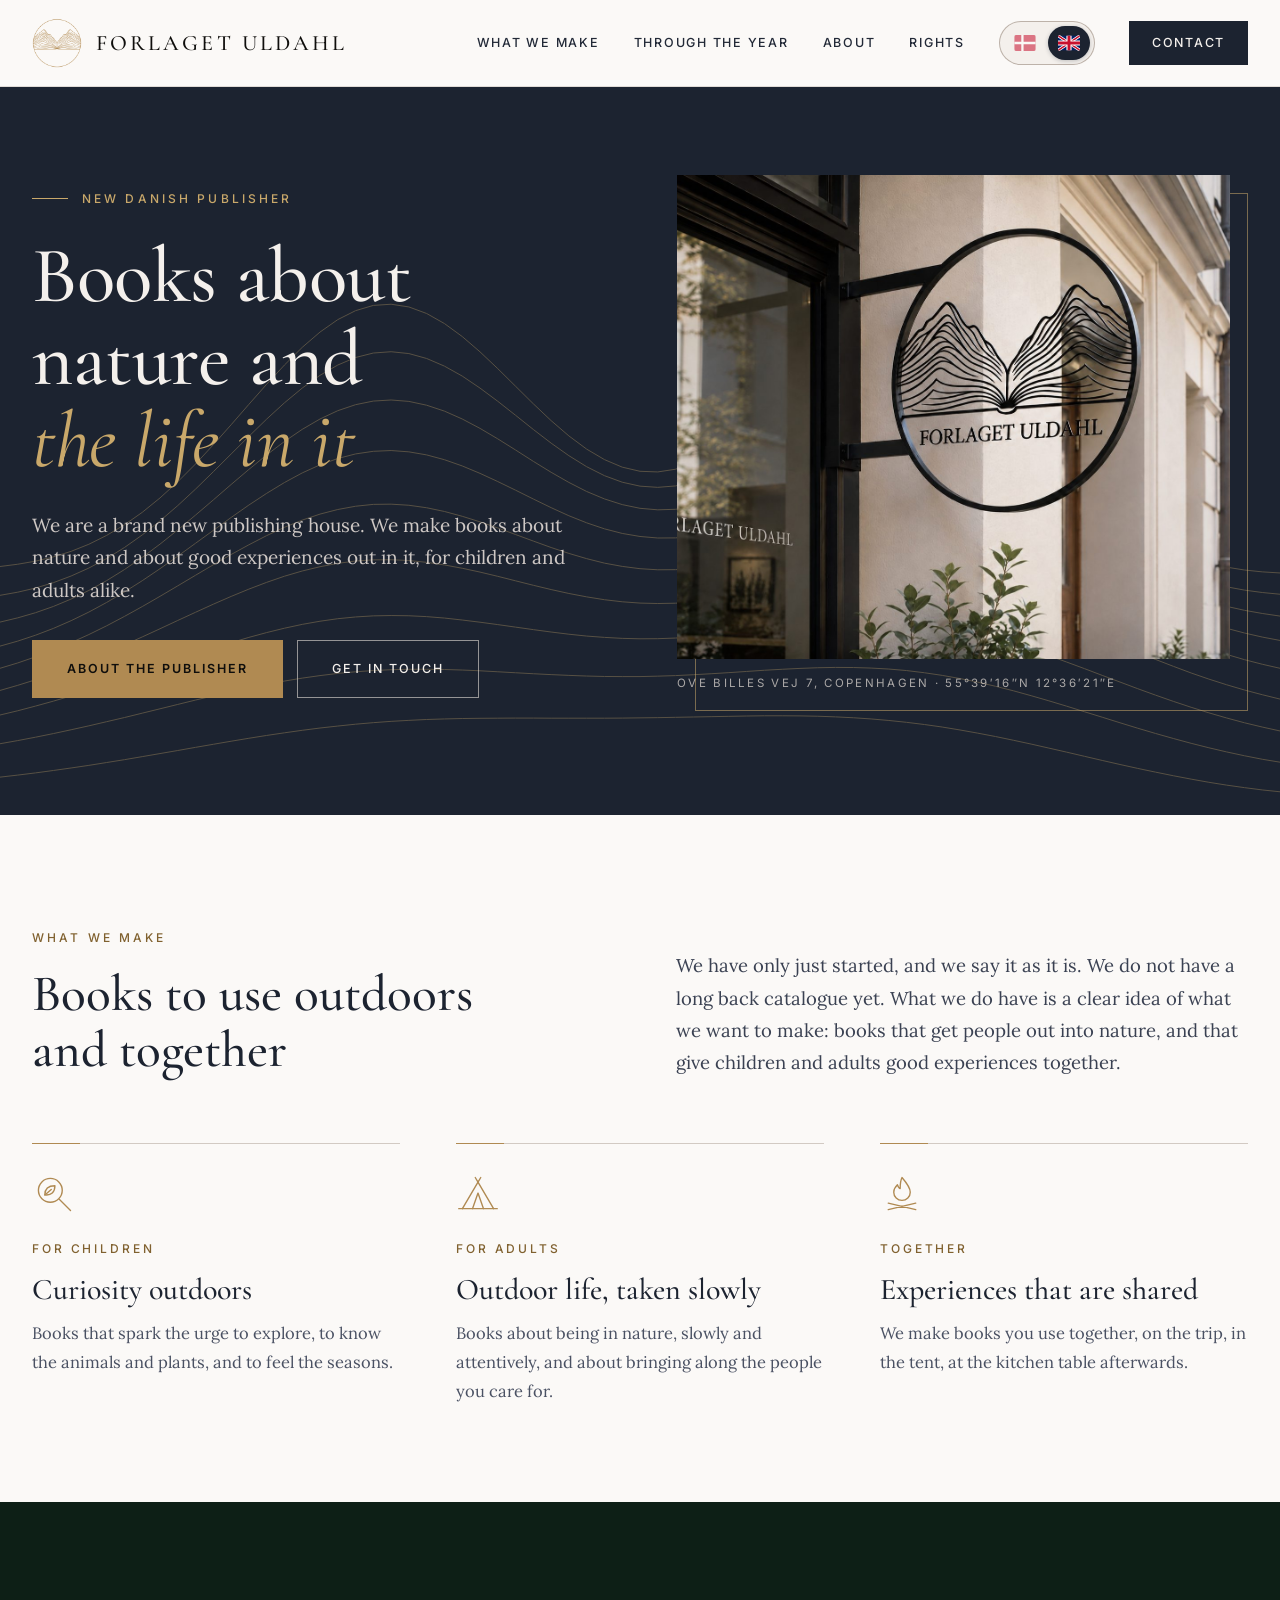
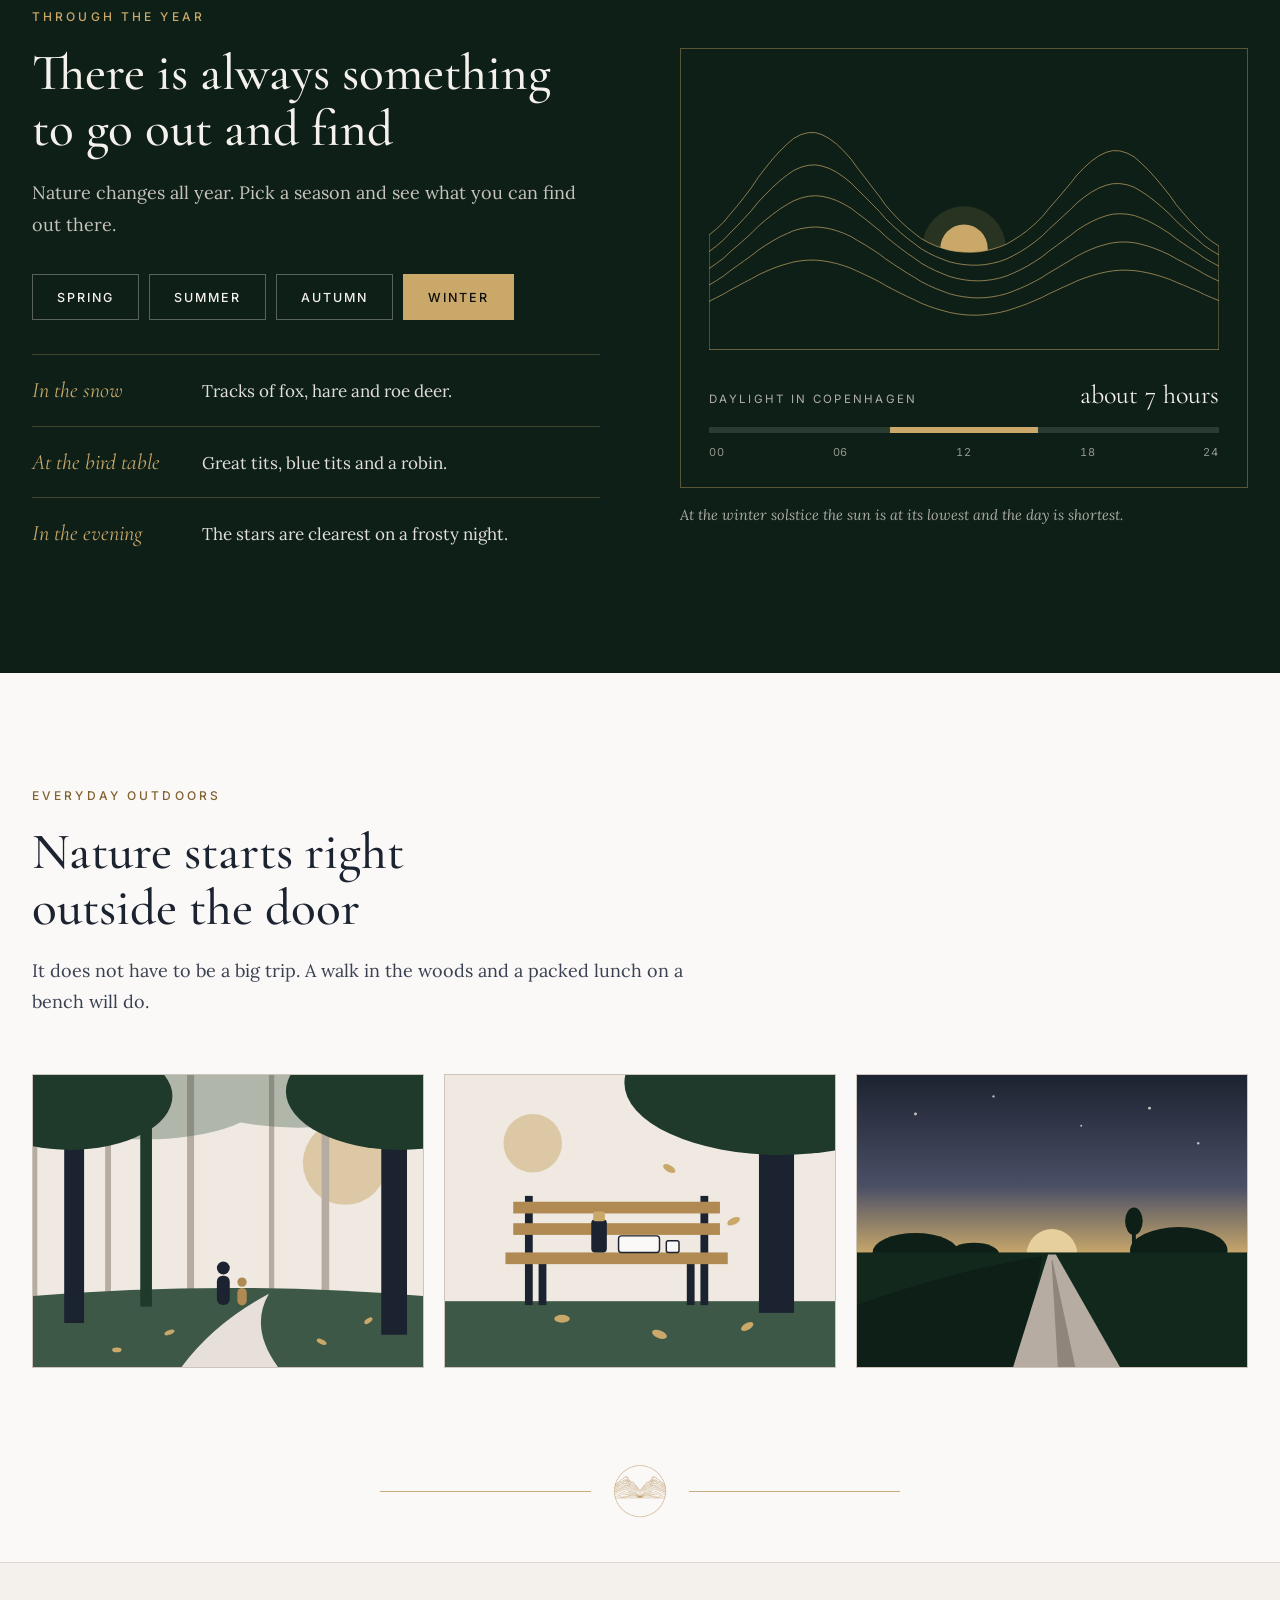
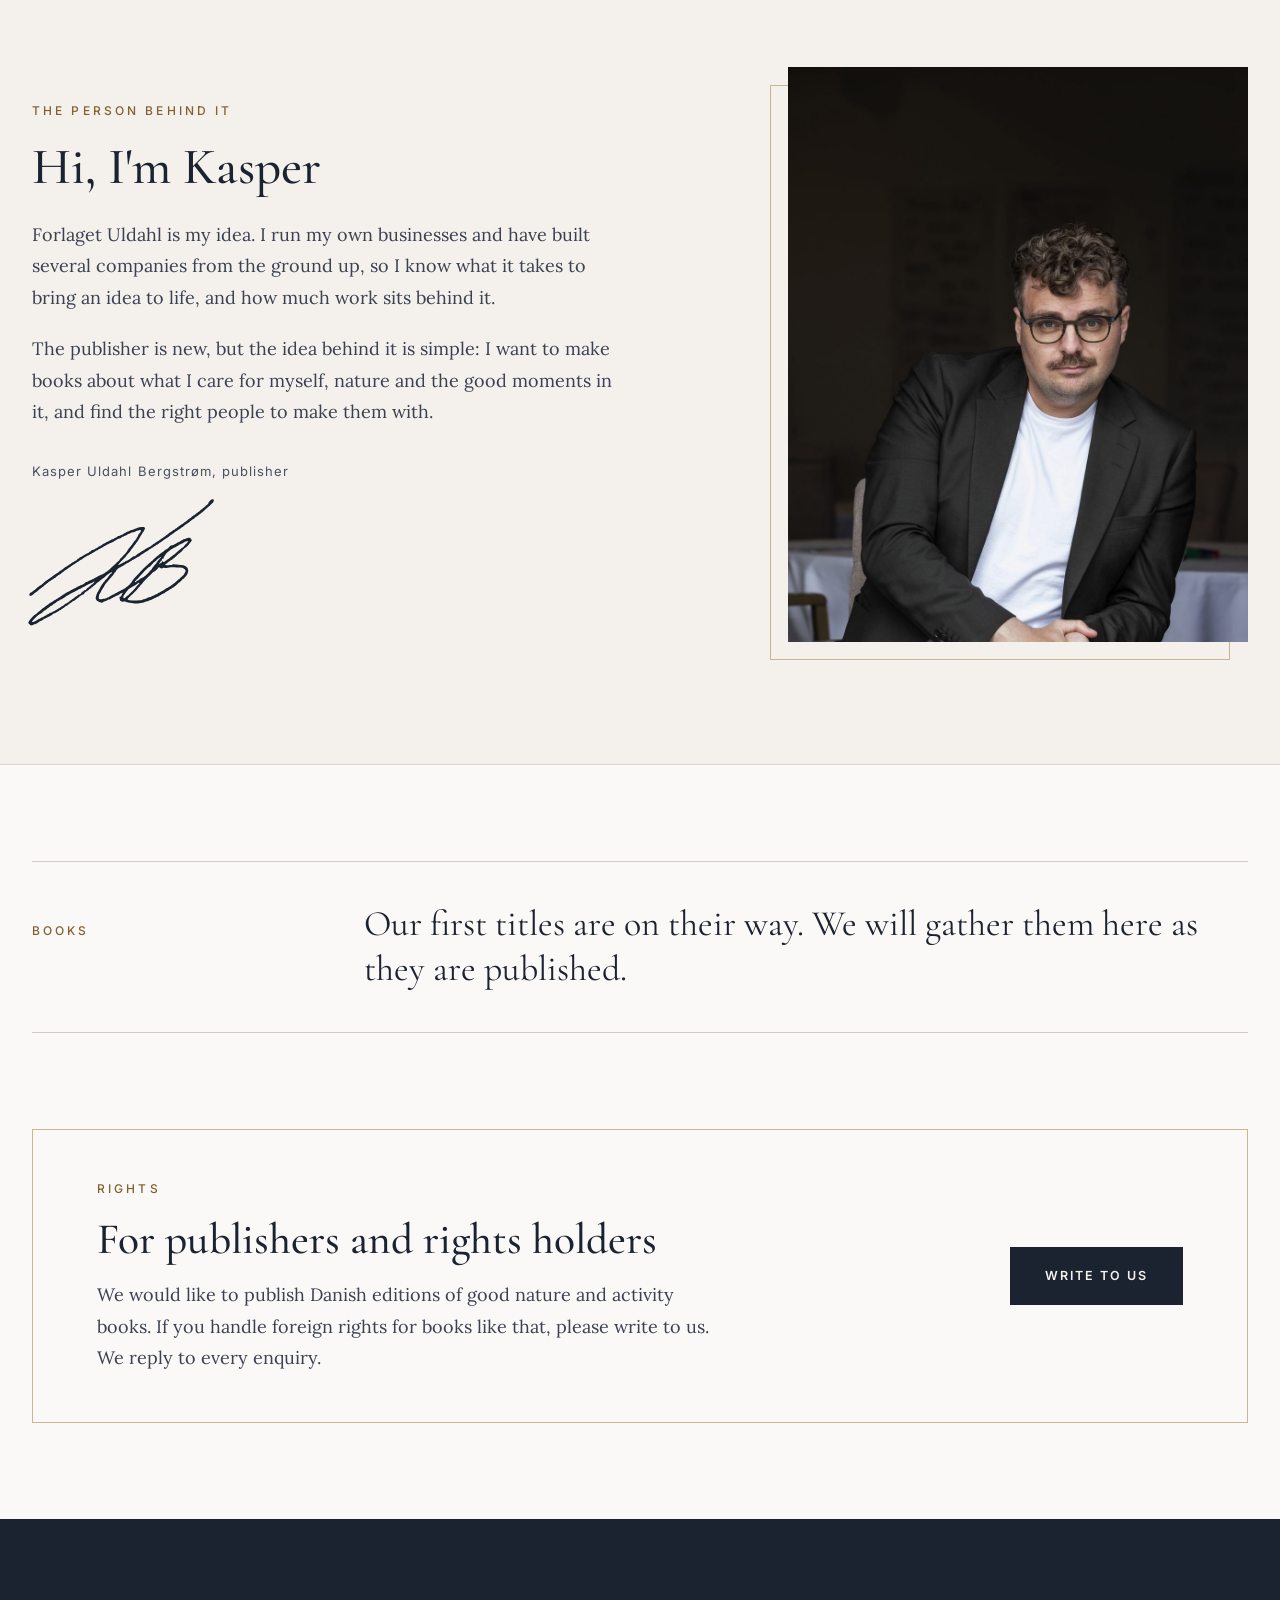
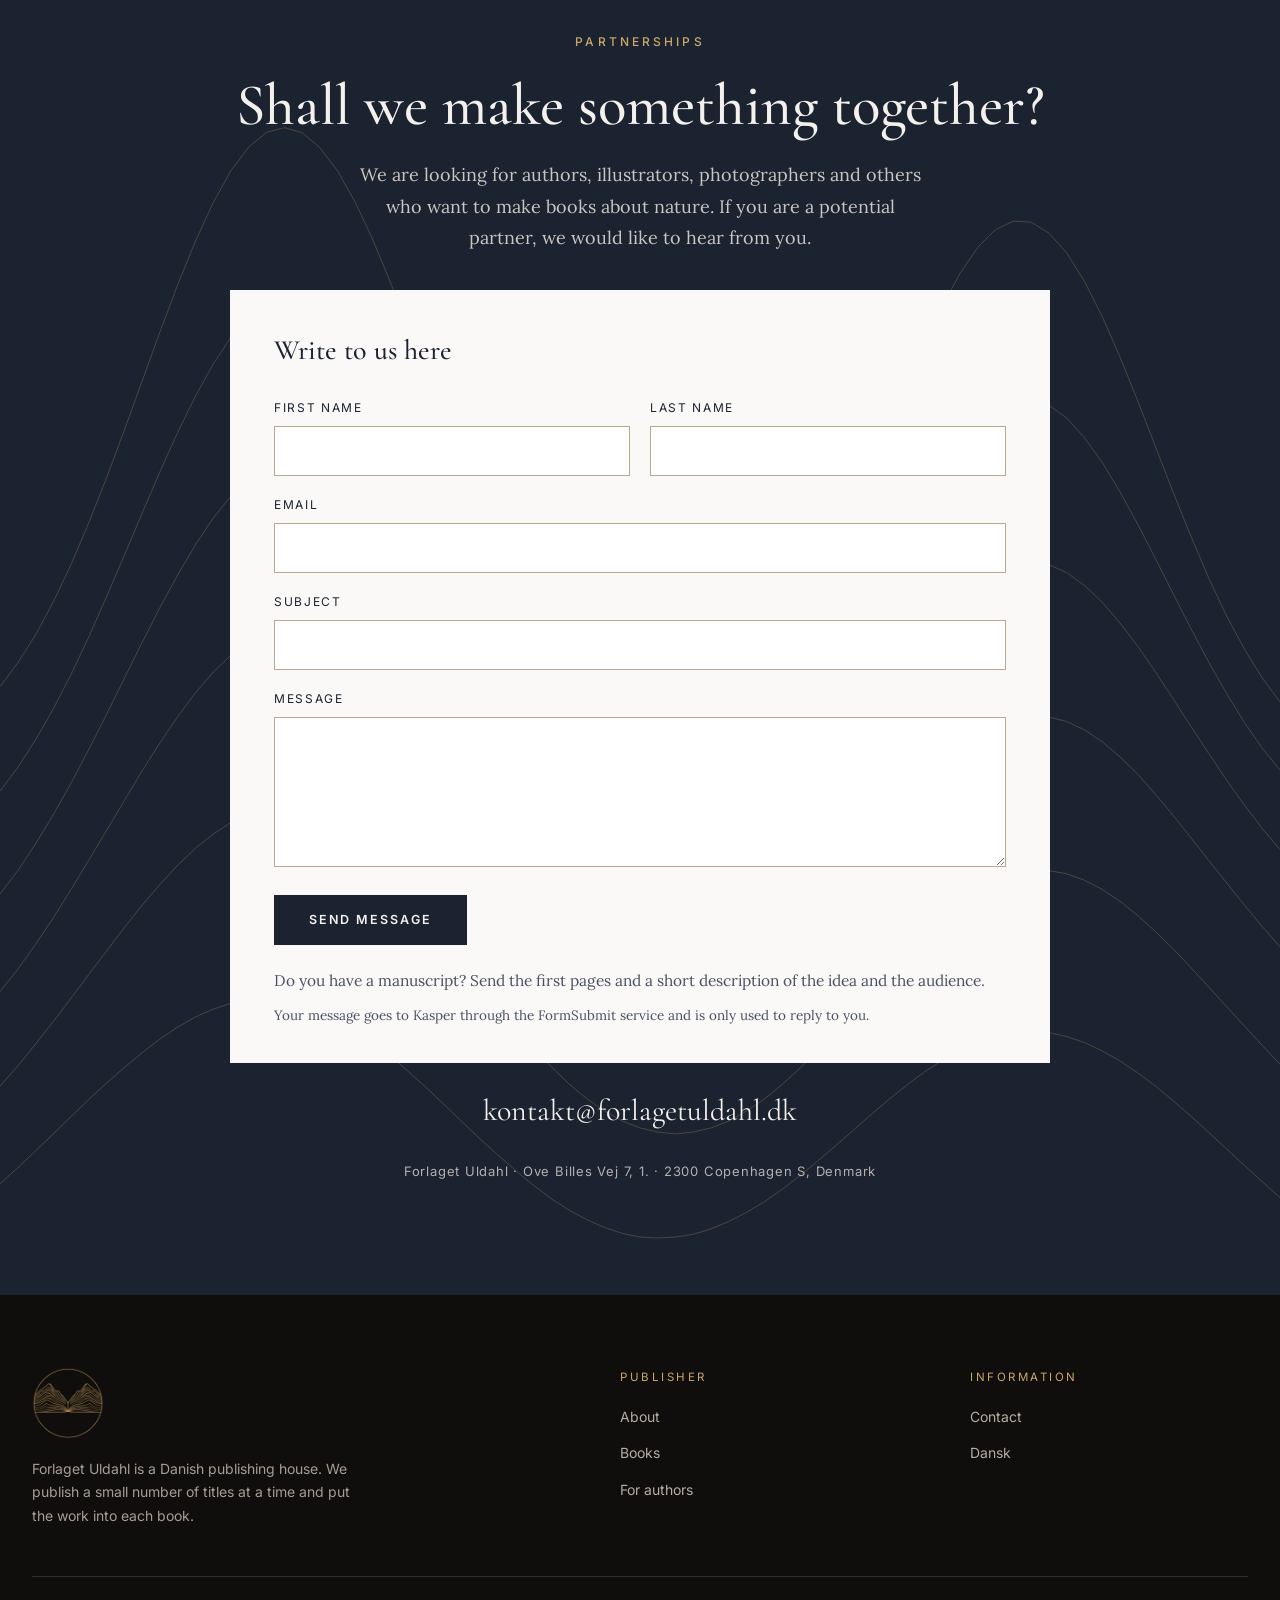
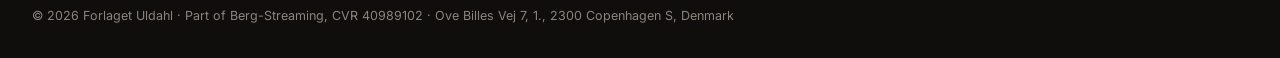
==== commit c5f836c7: "Skiller med logoet og teksten om Kasper før billedet Co-Authored-By: Claude Fable 5.2 <noreply@anthr" ====
--- a/en/index.html
+++ b/en/index.html
@@ -213,19 +213,12 @@
 </div>
 </section>
 
-<div aria-hidden="true" style="background: #FBF9F7; display: flex; flex-direction: column; align-items: center; gap: 0; padding: 0 32px">
-<svg viewBox="0 0 1440 64" preserveAspectRatio="none" style="display: block; width: min(100%, 560px); height: 64px"><g fill="none" stroke="#B08A52" stroke-width="1.2"><path d="M0 51.0 L20 50.9 L40 50.6 L60 50.2 L80 49.7 L100 48.9 L120 47.9 L140 46.7 L160 45.2 L180 43.5 L200 41.6 L220 39.4 L240 37.0 L260 34.5 L280 32.0 L300 29.4 L320 27.0 L340 24.7 L360 22.7 L380 21.1 L400 19.8 L420 19.1 L440 18.8 L460 19.0 L480 19.7 L500 20.8 L520 22.2 L540 24.0 L560 25.9 L580 28.0 L600 30.1 L620 32.0 L640 33.8 L660 35.4 L680 36.6 L700 37.5 L720 38.0 L740 38.0 L760 37.7 L780 37.0 L800 35.9 L820 34.5 L840 32.8 L860 31.1 L880 29.2 L900 27.5 L920 25.8 L940 24.5 L960 23.4 L980 22.8 L1000 22.7 L1020 23.0 L1040 23.8 L1060 25.1 L1080 26.7 L1100 28.7 L1120 31.0 L1140 33.4 L1160 35.8 L1180 38.3 L1200 40.6 L1220 42.8 L1240 44.8 L1260 46.5 L1280 48.0 L1300 49.2 L1320 50.2 L1340 51.0 L1360 51.5 L1380 51.9 L1400 52.2 L1420 52.3 L1440 52.3"></path><path d="M0 58.5 L20 58.4 L40 58.2 L60 57.8 L80 57.3 L100 56.7 L120 55.8 L140 54.8 L160 53.5 L180 52.1 L200 50.4 L220 48.6 L240 46.6 L260 44.6 L280 42.5 L300 40.3 L320 38.3 L340 36.5 L360 34.8 L380 33.4 L400 32.4 L420 31.7 L440 31.4 L460 31.5 L480 32.0 L500 32.8 L520 33.9 L540 35.3 L560 36.9 L580 38.5 L600 40.2 L620 41.8 L640 43.3 L660 44.6 L680 45.7 L700 46.5 L720 47.0 L740 47.2 L760 47.1 L780 46.7 L800 46.0 L820 45.1 L840 44.0 L860 42.8 L880 41.5 L900 40.2 L920 39.1 L940 38.1 L960 37.4 L980 37.0 L1000 36.8 L1020 37.1 L1040 37.7 L1060 38.6 L1080 39.8 L1100 41.3 L1120 42.9 L1140 44.6 L1160 46.4 L1180 48.1 L1200 49.7 L1220 51.2 L1240 52.6 L1260 53.8 L1280 54.7 L1300 55.5 L1320 56.1 L1340 56.6 L1360 56.9 L1380 57.0 L1400 57.1 L1420 57.1 L1440 57.0"></path><path d="M0 65.4 L20 65.3 L40 65.0 L60 64.6 L80 64.1 L100 63.5 L120 62.8 L140 61.9 L160 60.9 L180 59.7 L200 58.4 L220 57.0 L240 55.5 L260 53.9 L280 52.3 L300 50.8 L320 49.3 L340 47.9 L360 46.7 L380 45.7 L400 45.0 L420 44.5 L440 44.3 L460 44.4 L480 44.8 L500 45.5 L520 46.4 L540 47.4 L560 48.6 L580 49.9 L600 51.2 L620 52.4 L640 53.6 L660 54.7 L680 55.6 L700 56.3 L720 56.9 L740 57.2 L760 57.2 L780 57.1 L800 56.7 L820 56.2 L840 55.5 L860 54.7 L880 53.9 L900 53.0 L920 52.2 L940 51.5 L960 51.0 L980 50.6 L1000 50.5 L1020 50.5 L1040 50.8 L1060 51.4 L1080 52.1 L1100 52.9 L1120 53.9 L1140 54.9 L1160 56.0 L1180 57.0 L1200 58.0 L1220 58.9 L1240 59.7 L1260 60.3 L1280 60.9 L1300 61.3 L1320 61.6 L1340 61.9 L1360 62.0 L1380 62.1 L1400 62.1 L1420 62.1 L1440 62.1"></path></g></svg>
-<span style="display: block; width: 1px; height: 40px; background: #B08A52; opacity: .7"></span>
+<div aria-hidden="true" style="background: #FBF9F7; display: flex; justify-content: center; padding: 0 32px 44px">
+<div style="display: flex; align-items: center; gap: 22px; width: min(100%, 520px)"><span style="flex: 1; height: 1px; background: #B08A52; opacity: .7"></span><img src="../assets/images/maerke.png" alt="" style="width: 54px; height: 54px; object-fit: contain"><span style="flex: 1; height: 1px; background: #B08A52; opacity: .7"></span></div>
 </div>
 
 <section id="personen-bag" style="background: #F4F0EC; border-top: 1px solid rgba(183,172,162,.4); border-bottom: 1px solid rgba(183,172,162,.4)">
 <div style="max-width: 1240px; margin: 0 auto; padding: 104px 32px; display: flex; flex-wrap: wrap; gap: 56px 88px; align-items: center">
-<div class="ramme" style="flex: 1 1 340px; min-width: 0; max-width: 460px; position: relative; padding: 0 0 18px 18px">
-<div aria-hidden="true" style="position: absolute; top: 18px; left: 0; right: 18px; bottom: 0; border: 1px solid rgba(176,138,82,.6)"></div>
-<div style="position: relative; overflow: hidden; aspect-ratio: 4 / 5">
-<img src="../assets/images/kasper.jpg" alt="Kasper, founder of Forlaget Uldahl" style="width: 100%; height: 100%; object-fit: cover; object-position: center 20%; display: block">
-</div>
-</div>
 <div style="flex: 1 1 420px; min-width: 0">
 <p style="margin: 0 0 18px; font-family: 'Inter', sans-serif; font-size: 12px; letter-spacing: .26em; text-transform: uppercase; color: #80612F; font-weight: 500">The person behind it</p>
 <h2 style="margin: 0 0 24px; font-family: 'Cormorant Garamond', Georgia, serif; font-weight: 500; font-size: clamp(34px, 4vw, 52px); line-height: 1.1; color: #1C2330">Hi, I&#39;m Kasper</h2>
@@ -233,6 +226,12 @@
 <p style="margin: 0 0 32px; max-width: 54ch; font-size: 18px; color: #3A4152">The publisher is new, but the idea behind it is simple: I want to make books about what I care for myself, nature and the good moments in it, and find the right people to make them with.</p>
 <p style="margin: 0; font-family: 'Inter', sans-serif; font-size: 13px; letter-spacing: .08em; color: #4A5163">Kasper Uldahl Bergstrøm, publisher</p>
 <svg role="img" aria-label="Signature" viewBox="0 0 1241 853" style="display: block; width: 190px; height: auto; margin: 14px 0 0 -6px"><path fill="#1C2330" fill-rule="evenodd" d="M30 838C26 835 16 825 15 823C14 818 24 802 37 788C51 775 57 769 63 766C65 764 70 760 75 756C79 752 85 748 87 747C89 745 96 740 100 735C105 731 111 726 113 725C116 724 119 721 122 719C131 711 136 708 140 706C142 705 148 701 152 696C159 690 162 688 166 687C170 685 174 684 176 681C179 679 183 676 186 675C188 673 192 670 195 669C200 665 212 658 217 656C219 655 222 654 223 652C224 651 228 649 230 647C233 645 238 642 240 640C243 638 246 636 247 636C247 636 250 634 252 632C255 630 260 627 263 626C266 624 270 622 272 621C274 619 278 617 282 615C285 614 289 611 291 610C294 608 298 606 301 605C303 605 308 602 311 600C313 599 317 596 319 596C321 595 325 593 328 591C331 589 336 586 339 585C342 584 347 582 351 580C354 578 359 576 362 575C368 573 378 568 384 562C390 557 391 556 397 556C399 555 403 553 406 551C409 549 413 547 416 546C422 545 428 542 433 538C435 537 438 536 440 535C442 534 446 532 448 531C450 529 454 526 457 526C460 525 465 522 467 520C470 518 473 516 473 516C474 516 479 514 484 511C489 509 495 506 498 506C501 505 504 503 508 500C511 498 515 495 516 494C518 493 521 492 522 490C524 489 527 487 529 486C535 483 548 471 565 454C573 446 581 438 584 437C586 435 591 431 594 427C598 422 603 418 606 416C609 414 611 413 613 407C615 402 617 400 621 398C626 394 638 382 642 376C644 374 647 369 650 367C657 360 661 354 663 349C664 346 667 341 669 339C676 332 682 324 685 320C687 317 690 313 693 310C695 307 699 302 701 299C703 296 706 291 709 288C716 281 720 276 722 270C724 267 726 262 728 260C730 257 732 253 732 251C733 249 735 245 737 242C739 240 742 236 743 235C744 233 746 230 748 228C750 225 751 223 751 221C751 214 748 214 739 217C735 219 729 220 725 221C721 222 717 223 715 225C710 228 706 230 700 230C690 232 688 232 684 235C682 237 678 239 674 240C670 241 666 243 665 244C663 247 659 249 652 251C648 252 644 253 642 255C640 257 636 259 632 260C628 261 625 263 622 266C619 268 617 269 611 271C606 272 603 273 600 275C598 277 594 279 591 280C588 281 584 284 582 286C579 287 576 289 574 290C572 291 568 293 564 295C560 297 555 299 552 300C549 301 545 303 542 305C539 307 534 309 531 311C528 312 525 314 523 315C521 317 517 319 514 320C511 321 507 323 506 325C504 327 500 329 497 330C494 332 490 334 488 335C486 337 482 339 479 339C476 340 473 342 471 345C469 347 466 349 462 350C459 351 455 353 453 355C451 356 447 359 443 361C439 362 436 365 435 366C434 367 430 369 427 370C424 371 420 373 418 375C415 377 412 379 410 380C405 381 385 391 382 395C381 396 378 398 376 399C373 400 370 403 368 405C366 407 362 409 359 410C357 411 353 413 351 415C349 417 346 420 343 421C341 422 338 424 336 425C335 427 331 429 329 430C326 431 322 434 320 436C317 438 314 440 312 441C308 443 297 450 291 456C288 458 285 460 282 461C280 462 277 464 276 466C275 467 272 469 269 470C267 471 263 474 261 475C259 477 256 480 254 480C253 481 250 483 248 485C247 487 243 489 241 490C239 492 236 494 235 495C234 496 231 498 229 499C227 500 224 503 222 505C220 506 216 509 213 510C211 511 208 513 207 515C207 516 203 518 200 520C198 522 195 524 194 525C193 526 190 528 187 529C184 530 180 533 178 535C175 537 172 540 170 540C168 541 165 543 163 545C161 546 158 549 156 550C153 551 150 553 148 556C146 558 143 560 141 561C139 562 137 564 136 565C134 566 132 568 130 570C127 571 125 574 123 575C120 579 108 588 98 596C90 601 82 608 76 614C74 616 70 619 67 621C56 629 52 632 49 635C44 640 32 646 28 646C24 646 22 643 22 637C22 631 25 628 31 624C34 623 38 621 40 619C51 611 56 607 58 606C60 605 63 602 65 600C78 588 90 578 95 576C97 575 101 572 103 571C105 569 108 567 110 566C111 565 116 560 121 556C126 552 132 547 134 546C137 544 140 542 142 541C143 539 146 537 148 536C150 535 153 533 154 531C156 529 160 527 162 525C165 524 169 521 172 519C179 512 188 506 199 499C209 494 211 492 222 483C225 481 230 478 232 476C235 475 239 472 242 470C244 468 246 466 247 466C248 466 250 464 253 461C257 458 260 456 261 456C261 456 264 454 267 452C269 449 274 446 277 445C280 444 284 442 286 440C287 438 289 437 290 437C291 437 293 435 296 432C300 429 303 427 307 426C309 425 312 423 314 421C316 420 320 417 323 416C327 415 329 413 331 411C333 409 336 406 337 405C339 405 342 402 344 401C346 399 352 395 357 392C362 389 369 385 372 383C375 381 380 379 383 377C386 376 391 373 393 371C396 368 399 367 402 367C404 366 407 365 409 364C410 362 414 360 416 358C418 357 422 354 424 352C429 348 433 346 438 345C442 345 444 344 448 341C450 339 454 336 457 335C460 335 464 332 466 331C468 329 471 326 473 325C475 324 479 322 481 321C484 319 488 317 490 316C493 315 497 313 499 311C501 309 505 307 507 306C510 305 514 303 516 301C519 299 522 297 522 297C526 297 532 294 535 291C537 290 541 287 544 286C547 285 552 283 554 281C557 278 561 277 565 276C569 275 571 274 574 272C577 268 580 266 586 266C589 265 592 264 594 262C599 257 600 256 606 255C611 255 614 254 617 250C619 248 622 247 626 246C629 245 634 243 636 241C638 239 642 236 645 235C648 234 653 232 655 230C658 228 662 227 666 226C670 225 674 224 677 221C680 219 684 217 690 216C695 214 702 212 705 210C709 208 715 205 719 205C723 204 729 202 732 200C742 195 771 194 775 199C778 203 778 209 773 215C771 218 769 222 768 225C767 227 764 231 762 234C760 236 758 240 757 241C757 243 755 246 753 249C751 251 748 256 747 258C746 261 744 265 742 268C740 270 737 274 737 276C736 278 734 282 732 284C730 286 728 289 727 292C726 294 724 297 722 298C721 299 718 302 717 305C715 307 713 311 712 312C710 313 708 316 706 319C704 324 700 329 692 338C689 340 686 345 684 349C682 352 677 359 674 363C667 370 660 379 651 390C648 393 642 400 636 405C631 411 626 417 625 417C624 418 620 422 616 426C608 434 602 441 602 443C602 445 610 443 614 440C616 439 620 437 623 435C626 434 630 432 632 430C634 429 637 427 640 426C642 425 646 423 648 421C650 419 654 417 658 416C661 415 665 413 667 411C669 410 673 408 676 406C681 404 685 401 695 392C698 389 701 388 706 387C713 385 713 385 719 380C723 377 734 369 739 366C741 366 744 363 747 361C749 359 754 356 757 354C765 351 774 345 778 341C780 339 784 337 787 336C789 336 793 333 795 332C797 330 801 327 804 326C808 325 812 322 814 321C816 319 818 317 819 317C820 317 822 315 825 313C828 310 832 307 835 306C838 305 842 303 843 301C845 299 848 297 850 296C856 293 870 283 873 281C874 280 877 278 879 276C881 275 885 273 886 271C887 270 891 268 894 266C898 265 901 263 902 262C903 261 905 259 907 257C910 256 913 253 914 251C916 249 919 247 922 246C925 244 929 241 931 239C938 233 946 227 948 227C948 227 951 225 955 222C958 219 962 217 963 216C965 216 968 214 971 212C973 209 977 206 979 206C981 205 985 202 988 199C990 197 996 192 1001 189C1006 186 1011 183 1012 181C1013 180 1017 178 1020 176C1024 175 1027 172 1028 171C1030 170 1032 168 1033 167C1035 166 1038 164 1041 162C1043 159 1047 156 1050 155C1052 154 1054 152 1054 152C1055 151 1057 149 1059 147C1062 146 1066 143 1068 141C1070 139 1074 136 1076 135C1078 134 1081 132 1081 130C1082 129 1085 127 1088 126C1090 125 1094 122 1096 120C1098 119 1100 117 1101 117C1101 117 1105 115 1108 111C1122 100 1124 98 1128 96C1130 95 1133 93 1134 91C1135 89 1139 87 1141 85C1144 84 1148 81 1150 79C1152 77 1158 72 1162 69C1166 66 1170 61 1172 60C1173 58 1175 57 1176 56C1177 55 1181 52 1185 49C1192 43 1192 42 1192 38C1192 35 1193 33 1195 32C1196 30 1200 27 1203 23C1210 17 1213 15 1219 15C1227 15 1230 24 1223 32C1222 35 1219 38 1217 41C1213 45 1191 66 1185 70C1183 71 1178 75 1175 79C1171 82 1166 87 1163 89C1160 91 1157 93 1157 94C1155 96 1131 115 1114 128C1112 129 1107 133 1103 136C1100 139 1096 142 1095 143C1090 144 1079 153 1065 165C1063 167 1059 170 1056 171C1054 172 1050 174 1048 176C1046 178 1043 180 1042 180C1042 180 1039 182 1036 184C1030 190 1020 197 1016 199C1014 200 1011 203 1008 205C1006 207 1003 210 1001 210C999 211 996 213 995 214C993 216 990 218 987 220C976 226 972 229 967 234C964 237 960 240 958 240C956 241 952 244 949 246C947 248 944 250 943 250C943 250 940 252 938 254C934 258 923 266 917 269C914 270 911 273 908 275C906 277 902 280 900 281C898 282 896 284 895 284C894 285 892 287 889 289C887 290 883 293 881 294C879 296 876 298 873 299C871 300 868 303 866 305C864 308 861 309 858 310C855 311 851 313 849 315C847 317 844 319 842 320C840 321 838 323 836 324C835 325 831 328 827 330C823 332 820 334 819 335C818 336 815 338 812 340C808 342 805 343 804 344C804 345 789 355 780 360C777 362 773 365 772 366C770 367 767 369 764 371C755 376 748 380 743 385C740 387 736 389 734 390C731 391 715 400 708 405C705 407 701 409 699 410C697 411 693 413 691 415C689 417 685 419 682 420C680 422 676 424 675 425C673 428 670 429 663 431C661 432 658 433 656 435C650 440 637 448 632 450C629 451 625 453 622 455C620 457 615 460 612 461C605 464 591 477 588 484C587 487 585 490 582 492C580 494 577 497 576 500C575 502 572 507 567 512C563 516 558 521 557 524C555 526 553 528 552 529C551 530 548 533 546 536C545 539 543 541 542 541C542 541 540 543 538 545C535 550 530 557 523 564C519 569 515 575 509 586C507 589 504 594 503 596C501 598 498 602 497 604C496 607 494 611 492 612C491 614 489 619 488 622C486 625 484 630 482 632C480 634 479 635 479 635C479 635 478 640 477 646C474 660 474 662 477 665C480 668 488 669 494 668C496 667 503 666 509 665C517 664 521 662 523 661C525 660 529 658 533 656C537 655 542 653 544 651C546 649 550 646 553 645C556 645 560 642 563 640C567 637 572 635 576 635C577 635 579 633 581 631C584 628 587 627 592 625C596 624 600 622 601 621C602 620 605 617 609 616C612 614 617 612 619 610C621 608 626 606 630 605C633 604 638 601 640 600C643 598 647 595 649 594C657 589 661 586 677 572C680 569 683 565 684 562C686 560 688 558 688 558C689 557 691 554 693 551C696 544 705 533 714 524C716 522 720 518 722 516C723 513 733 503 743 493C753 483 762 473 764 471C765 469 766 467 767 467C768 467 770 465 773 462C784 451 820 418 824 416C826 415 830 412 832 408C835 405 839 401 841 400C844 398 849 394 852 391C855 388 859 385 860 384C863 382 871 376 876 371C882 366 893 358 897 356C899 355 902 353 903 351C904 349 908 347 910 345C913 344 916 342 918 341C919 339 923 337 926 336C929 334 932 332 932 330C934 326 944 317 947 316C949 315 953 315 956 315C961 315 965 313 970 309C972 308 975 307 977 306C979 305 983 303 985 301C987 298 991 297 994 296C997 295 1002 292 1005 290C1008 288 1011 286 1013 286C1014 285 1019 283 1022 281C1026 278 1031 276 1036 275C1039 274 1044 272 1046 271C1053 267 1068 265 1073 268C1075 269 1083 281 1083 283C1083 285 1075 297 1072 299C1071 299 1069 302 1068 304C1065 311 1051 325 1043 330C1034 335 1029 340 1026 345C1024 348 1020 353 1017 356C1013 358 1009 362 1007 364C1005 366 1002 368 1000 369C997 371 990 378 984 384C979 389 967 399 963 401C961 402 959 404 957 406C955 408 951 411 948 412C943 415 937 420 930 425C925 430 914 438 911 440C910 441 909 442 909 443C910 446 921 447 931 445C934 444 940 444 944 444C951 444 952 444 955 442C959 439 962 438 968 440C974 442 987 443 1010 444C1035 446 1034 446 1047 456C1056 464 1057 466 1059 476C1061 491 1055 507 1042 521C1039 523 1035 527 1034 529C1033 531 1030 533 1028 534C1026 535 1020 540 1016 545C1011 550 1004 556 1001 558C998 560 991 566 986 571C973 583 966 589 963 590C961 591 958 593 956 595C953 597 950 599 948 600C946 600 944 602 942 602C940 603 938 604 937 606C937 607 933 609 930 611C927 612 923 615 920 616C918 618 915 620 913 621C911 622 909 624 907 625C906 626 902 629 898 631C894 632 889 635 888 636C886 638 882 639 880 640C878 641 874 643 872 645C870 647 866 649 863 650C856 652 852 654 850 656C849 657 846 659 842 660C838 661 832 664 829 666C826 668 820 670 816 672C812 673 807 675 804 676C802 678 796 680 791 681C786 682 779 684 776 686C772 688 765 690 760 690C755 691 747 693 741 694C722 697 697 696 688 693C687 692 681 691 675 691C660 690 659 689 653 685C647 682 639 681 634 684C630 686 628 685 622 681C615 677 614 675 612 664C610 652 610 653 615 652C621 650 622 649 623 644C624 642 626 638 627 635C633 627 632 623 627 627C625 628 622 630 619 631C616 632 612 634 611 635C608 638 602 642 597 643C595 643 591 644 589 646C587 647 583 649 580 651C576 652 572 654 571 655C570 657 566 659 562 660C559 662 554 664 552 666C549 668 545 670 541 670C536 671 533 673 530 675C527 677 523 679 521 680C512 682 510 683 506 686C502 689 498 690 491 690C484 689 467 682 464 678C460 675 455 665 455 661C455 655 464 627 468 621C470 618 473 614 473 612C474 610 476 606 478 604C480 602 482 598 483 595C484 593 486 589 487 587C489 585 491 581 492 578C493 576 496 571 499 568C502 565 504 562 504 562C504 561 506 559 508 556C511 553 514 549 515 547C516 545 520 540 524 537C527 534 531 529 533 527C534 525 537 521 538 520C540 519 542 516 543 514C544 512 549 507 554 502C563 494 563 492 560 491C557 491 554 492 547 497C544 500 537 505 532 508C526 512 519 518 515 522C511 525 507 529 504 530C502 531 496 536 491 541C486 545 482 549 481 549C480 549 478 551 475 554C472 556 467 559 465 560C462 562 460 563 458 566C457 568 452 573 447 577C442 581 438 584 438 585C438 585 436 587 433 588C430 590 427 593 425 594C424 596 421 598 419 599C417 600 414 602 412 604C411 606 407 608 405 610C402 611 398 614 396 616C393 618 390 621 388 621C386 622 384 625 382 628C376 635 373 638 367 639C363 641 360 642 357 645C355 647 353 649 352 649C351 649 349 651 346 653C344 656 340 659 338 659C336 660 333 662 332 664C324 671 314 678 310 680C308 681 304 683 302 684C301 686 297 688 295 689C292 690 289 693 287 694C286 696 283 699 281 699C279 700 276 703 274 705C271 707 268 709 266 710C262 711 256 715 247 724C244 726 240 729 237 730C235 731 231 733 230 735C228 737 225 739 222 740C219 740 215 743 214 744C212 746 208 748 205 749C202 751 198 753 197 755C195 757 191 759 187 760C183 761 179 763 177 765C176 766 172 768 169 770C166 772 162 774 160 775C158 777 154 779 151 780C148 781 143 784 141 786C139 787 135 789 133 790C127 792 124 793 120 796C110 804 103 809 96 810C91 811 89 812 87 815C85 816 81 819 78 821C75 822 70 825 68 826C66 828 60 830 56 831C52 832 47 834 45 836C41 839 34 840 30 838ZM51 815C54 814 58 812 61 810C63 809 66 807 68 806C74 804 78 802 81 799C83 798 86 797 88 796C90 795 94 793 97 791C100 788 103 787 106 786C111 786 112 785 116 781C118 779 121 777 125 775C128 774 132 772 134 770C136 769 140 767 143 766C145 765 149 763 151 761C156 757 158 756 163 756C168 755 170 754 174 750C175 749 179 747 182 746C186 745 190 743 191 741C193 739 197 737 199 736C202 736 205 733 207 731C210 728 212 727 216 726C219 725 222 724 224 722C225 720 229 718 232 716C239 713 245 709 252 702C255 698 258 697 262 696C265 695 269 693 270 691C271 690 275 688 277 687C279 685 283 683 284 681C285 679 288 677 290 676C293 675 295 673 296 672C298 670 302 667 315 659C317 657 320 655 323 652C326 650 330 647 332 646C334 645 337 643 338 642C339 640 343 638 346 637C351 636 353 635 360 628C364 623 369 619 371 618C372 617 375 614 378 613C380 610 383 609 385 608C390 607 392 606 394 602C395 600 397 597 399 596C405 593 417 584 422 578C425 575 430 571 433 570C435 568 439 565 440 563C441 562 443 559 445 557C451 551 448 550 440 555C437 557 432 560 429 561C426 561 421 563 419 565C416 567 411 569 408 570C405 572 401 574 399 575C397 576 394 578 391 579C388 581 384 583 381 585C379 587 375 590 371 590C368 591 364 594 361 596C358 597 353 600 350 601C347 602 342 604 340 605C337 607 333 609 331 610C328 611 324 614 322 615C319 617 315 620 312 620C309 621 304 624 302 625C300 627 296 629 293 630C291 631 287 633 285 635C282 638 279 640 274 641C269 643 265 645 253 654C250 657 245 660 242 661C240 663 237 665 236 666C235 667 231 669 228 670C225 671 221 673 219 675C217 677 213 679 211 680C208 681 205 683 202 685C200 687 196 690 195 691C189 693 178 701 174 705C171 707 167 709 165 711C162 712 158 714 157 715C156 717 152 719 150 721C147 722 141 727 136 731C132 735 126 739 124 740C121 741 116 745 111 749C107 754 102 758 100 759C97 760 93 763 90 765C88 767 85 769 84 769C83 769 80 771 77 774C35 815 32 819 51 815ZM740 675C752 674 754 674 760 671C764 669 771 667 777 666C784 664 788 663 792 660C796 658 800 656 805 655C811 654 814 653 817 651C819 649 824 647 829 645C833 644 838 642 840 640C843 638 847 636 850 636C853 635 858 633 860 631C862 629 866 627 868 626C871 625 875 623 877 621C880 619 884 617 886 616C888 615 892 613 894 611C897 609 901 606 903 605C906 604 910 602 912 600C914 598 918 596 921 595C924 593 928 591 929 589C930 588 934 585 938 584C941 582 946 579 950 576C954 574 959 570 963 567C971 562 976 557 987 547C992 542 997 538 997 538C998 538 1001 535 1004 532C1007 529 1014 523 1018 519C1023 515 1027 510 1029 509C1030 508 1032 504 1034 501C1036 497 1038 492 1040 490C1042 486 1042 485 1042 481C1041 475 1040 474 1034 470C1024 463 1018 462 996 461C984 461 973 460 969 459C957 457 932 459 917 463C912 464 910 464 906 463C901 462 900 462 895 464C887 468 883 468 872 461C868 458 866 459 863 464C860 470 841 487 836 489C833 490 828 494 822 500C817 505 807 515 800 521C793 527 787 534 785 536C784 537 780 541 776 545C773 548 769 553 768 554C766 556 764 559 763 560C761 561 759 564 758 566C757 568 755 571 753 572C750 573 748 576 746 579C745 582 741 587 737 590C734 594 730 598 728 601C727 603 722 609 718 613C713 617 709 622 708 622C707 623 705 625 704 627C702 628 694 636 685 644C677 653 669 660 668 662C665 664 663 668 664 670C666 675 703 678 740 675ZM645 659C648 657 653 653 655 651C658 648 662 645 664 644C671 639 708 602 711 597C713 595 716 590 719 588C721 585 726 580 729 577C732 574 736 569 738 567C746 558 737 557 727 566C724 569 721 571 721 571C720 571 718 572 716 574C714 575 710 578 706 580C703 581 700 584 698 585C697 586 694 588 691 590C688 591 684 593 682 595C680 596 677 598 674 599C670 601 668 603 667 606C666 608 663 612 660 614C652 624 649 628 647 632C647 634 644 637 642 639C639 643 637 646 636 653C635 663 637 664 645 659ZM717 555C718 554 721 552 722 550C723 549 727 547 730 546C732 544 735 543 736 542C737 541 740 539 742 537C745 536 749 533 751 531C754 530 758 527 761 526C765 525 769 523 771 521C772 519 775 517 777 516C779 515 782 513 783 511C784 510 789 505 794 501C798 497 802 492 804 491C805 489 809 484 814 479C818 475 822 469 823 468C824 466 826 463 828 461C830 460 832 456 833 454C835 451 839 446 844 441C849 436 852 432 853 430C854 426 860 418 869 409C871 407 874 403 874 402C875 400 877 398 879 397C881 396 882 394 882 393C881 390 878 391 876 394C875 396 872 398 870 399C865 401 851 413 850 416C849 416 847 418 845 420C842 421 839 424 836 427C834 429 831 431 830 433C829 434 823 439 818 445C812 451 806 457 804 458C795 464 787 472 762 498C754 507 744 516 742 519C739 522 736 525 736 527C735 528 731 533 727 536C711 551 705 561 717 555ZM876 434C878 433 880 431 882 430C885 429 886 428 887 424C888 418 889 418 893 422C896 424 898 425 899 425C901 425 910 419 920 411C922 410 925 408 927 407C929 406 932 403 935 400C938 398 940 396 941 396C941 396 944 394 948 391C954 386 959 381 965 378C967 376 970 374 972 372C975 370 978 367 979 366C981 365 985 361 988 358C992 354 996 351 998 349C1000 348 1004 345 1007 342C1015 335 1020 331 1025 328C1027 327 1031 324 1032 321C1034 319 1041 311 1048 304C1059 292 1061 289 1057 289C1051 288 1039 291 1034 295C1030 298 1007 310 1003 311C1001 311 998 313 997 315C995 316 991 319 988 320C985 322 981 324 979 326C977 327 974 329 971 330C968 331 964 333 962 335C960 336 957 338 954 340C951 341 947 343 945 345C943 346 939 349 937 351C930 355 917 367 915 371C914 373 912 375 912 376C911 377 909 379 908 381C907 384 904 387 903 389C900 392 899 394 899 398C898 403 897 404 893 404C890 404 888 407 887 412C886 417 886 418 881 420C879 421 877 422 876 425C876 427 874 430 872 431C870 433 869 437 872 437C873 437 875 436 876 434Z"></path></svg>
+</div>
+<div class="ramme" style="flex: 1 1 340px; min-width: 0; max-width: 460px; position: relative; padding: 0 0 18px 18px">
+<div aria-hidden="true" style="position: absolute; top: 18px; left: 0; right: 18px; bottom: 0; border: 1px solid rgba(176,138,82,.6)"></div>
+<div style="position: relative; overflow: hidden; aspect-ratio: 4 / 5">
+<img src="../assets/images/kasper.jpg" alt="Kasper, founder of Forlaget Uldahl" style="width: 100%; height: 100%; object-fit: cover; object-position: center 20%; display: block">
+</div>
 </div>
 </div>
 </section>
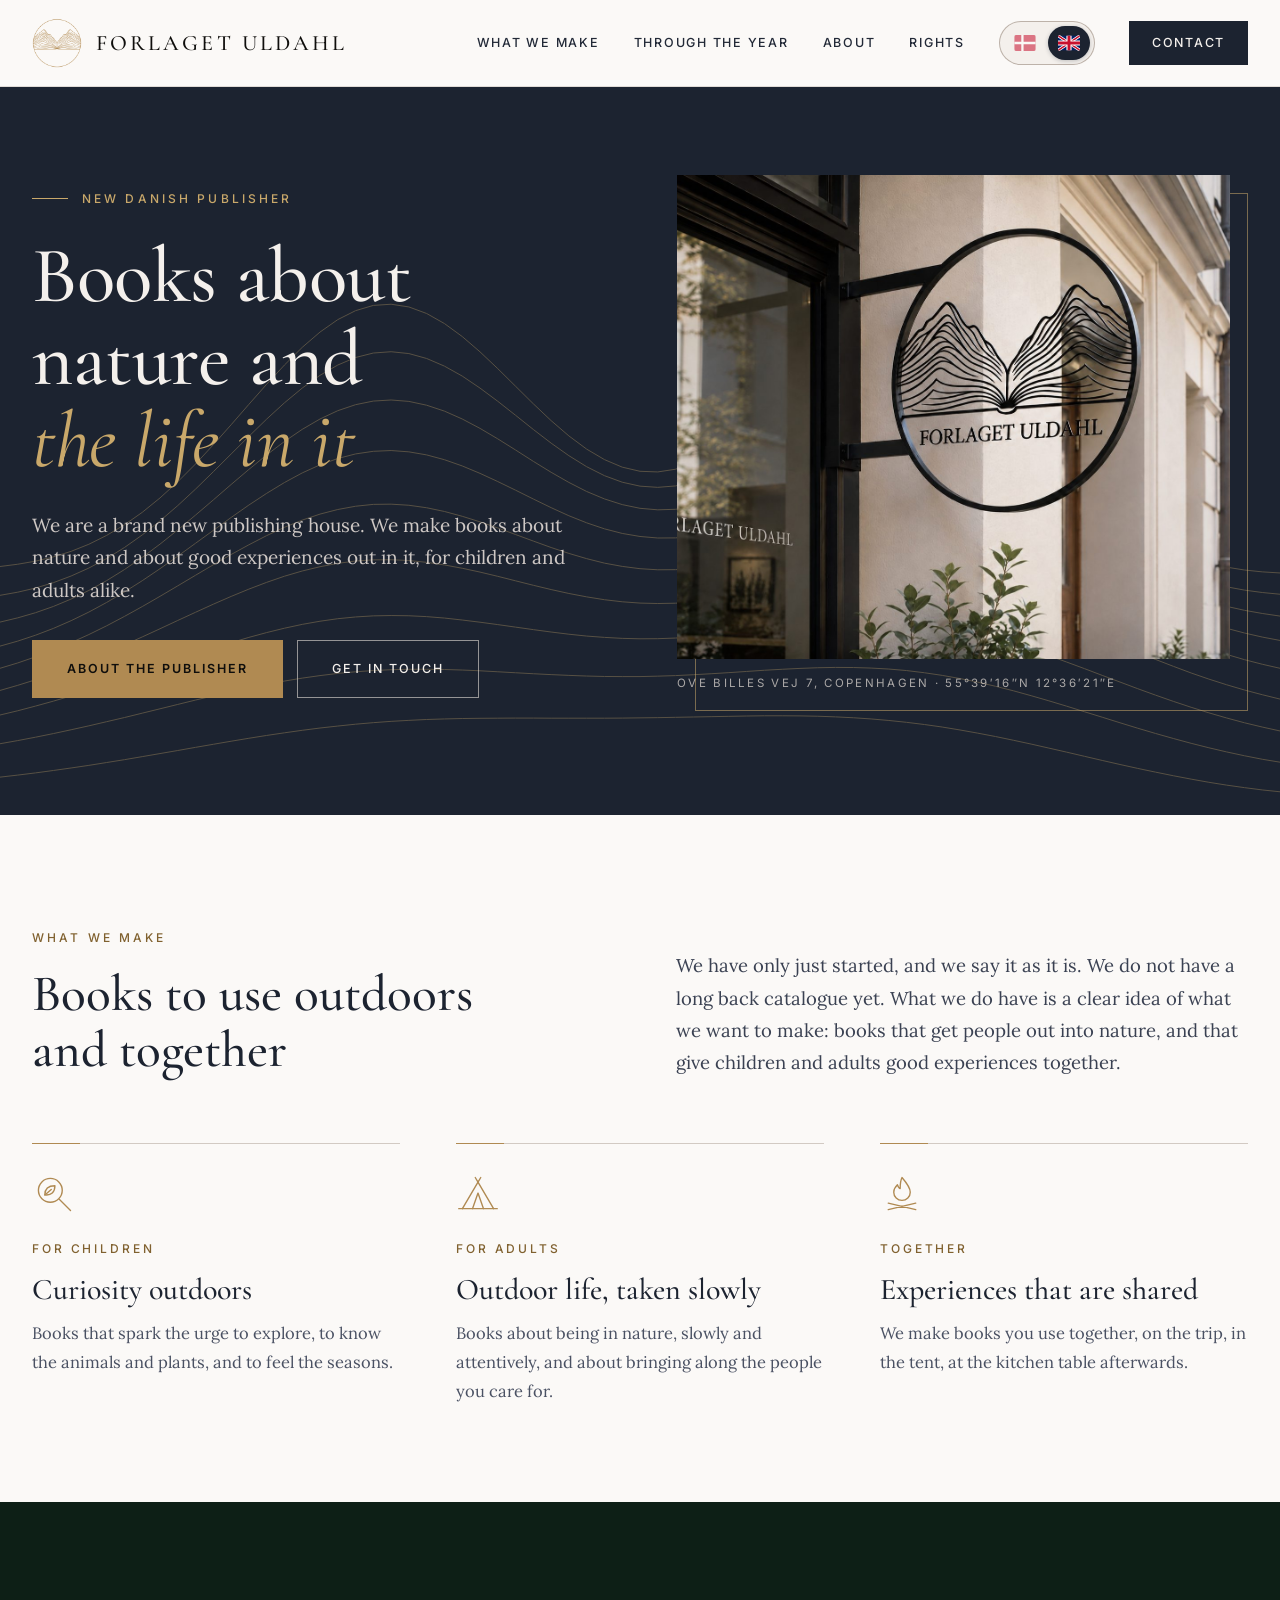
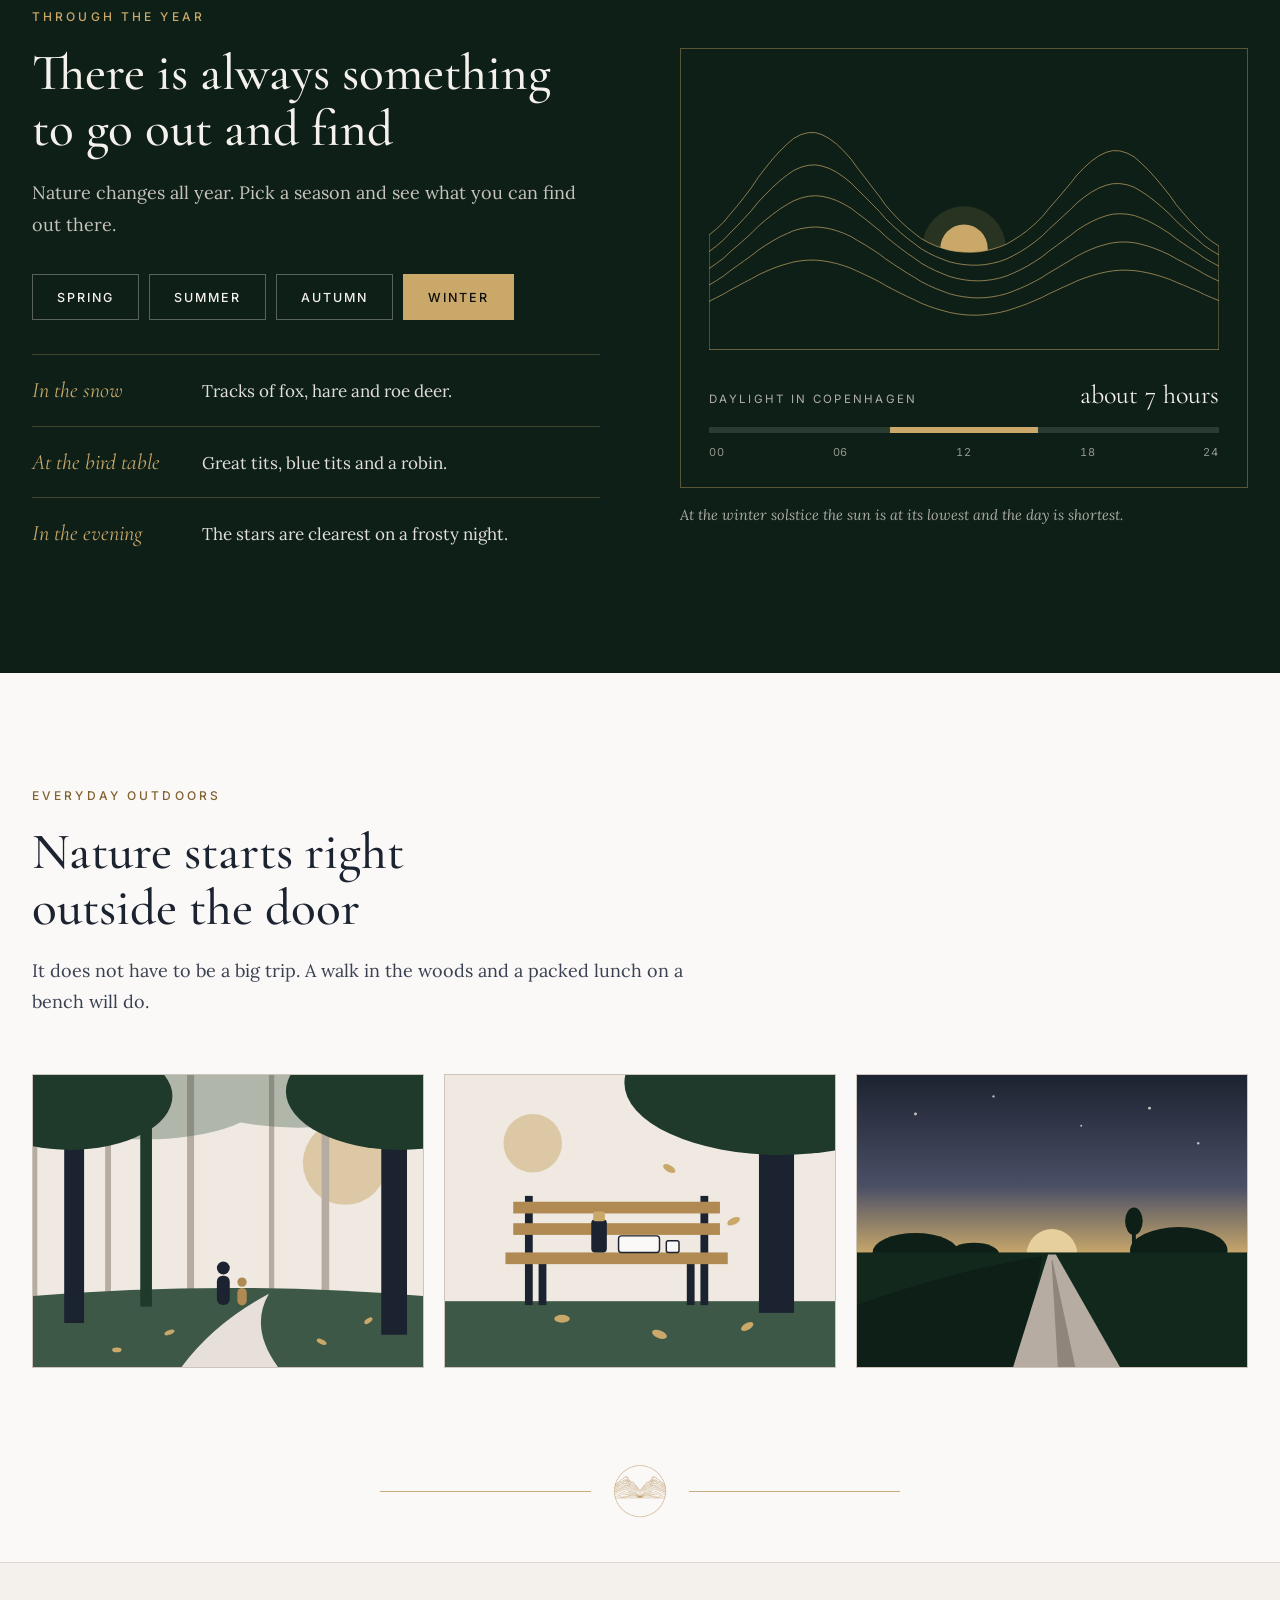
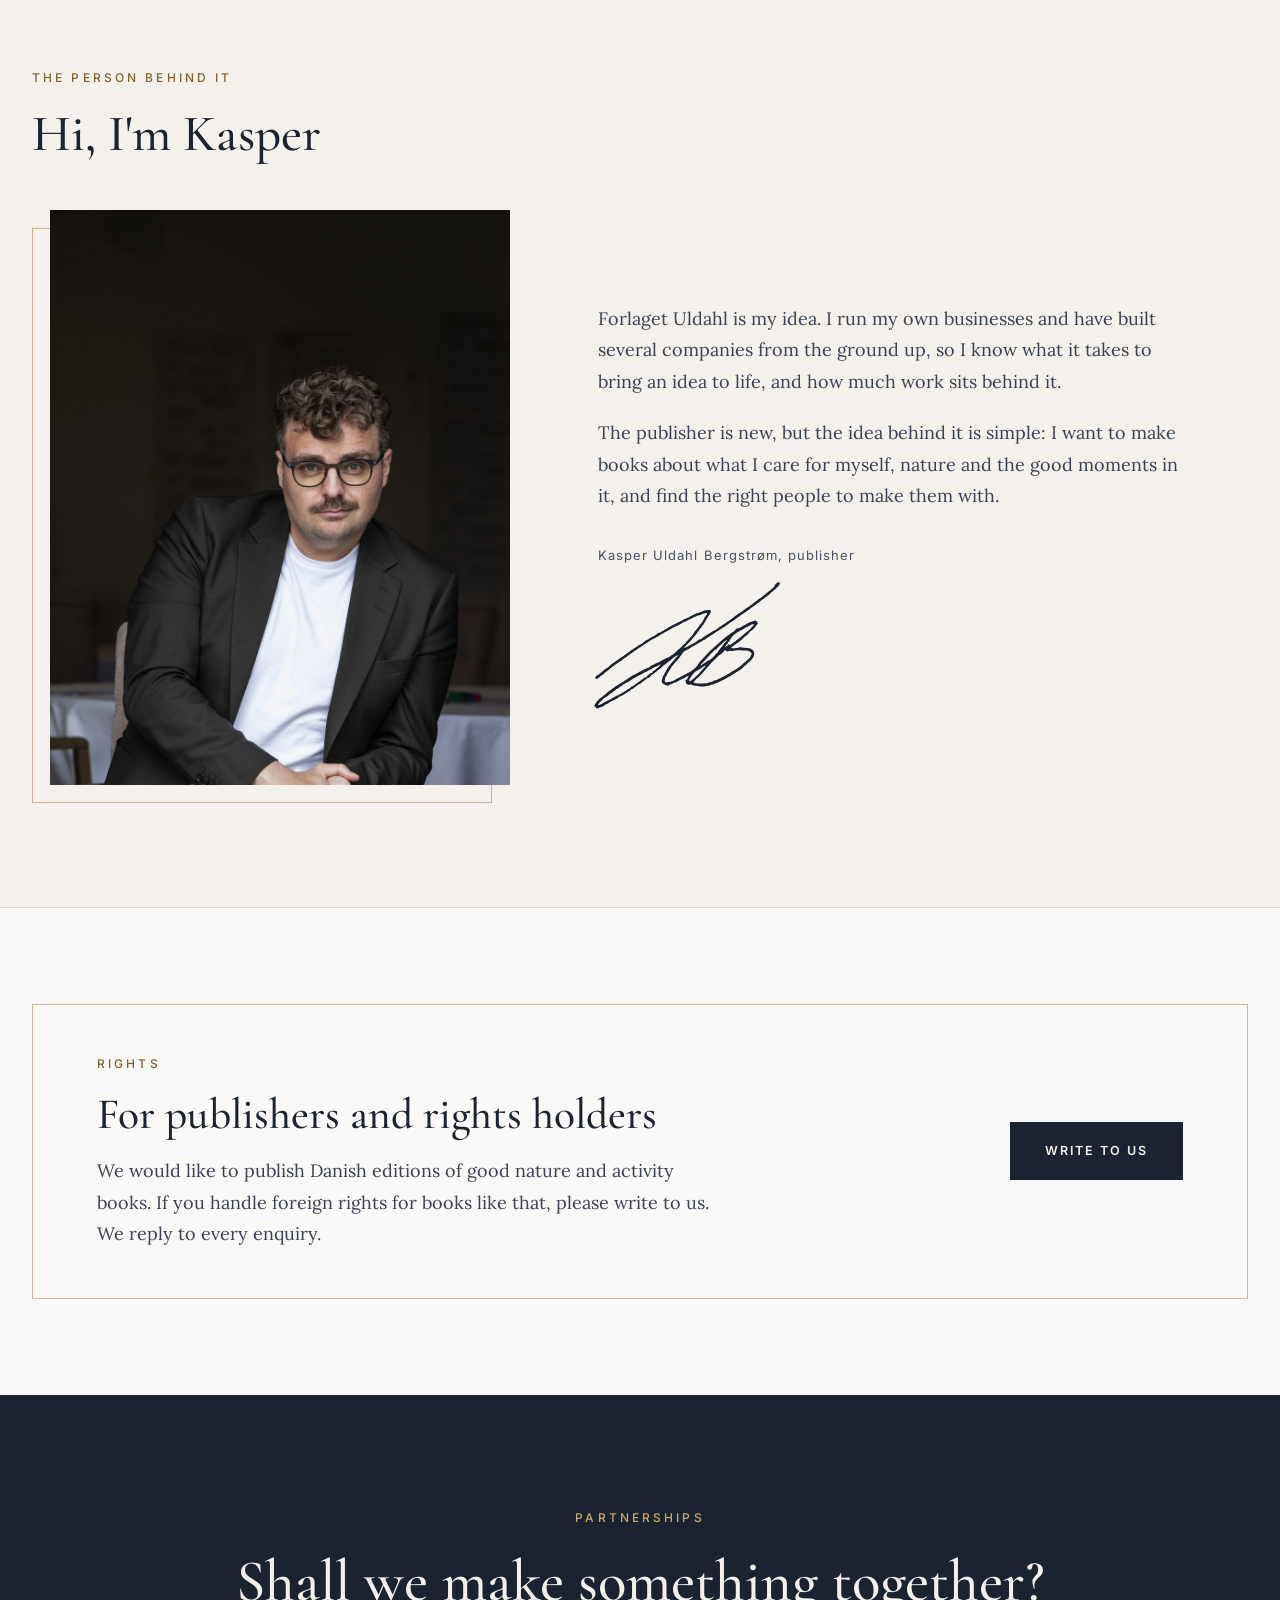
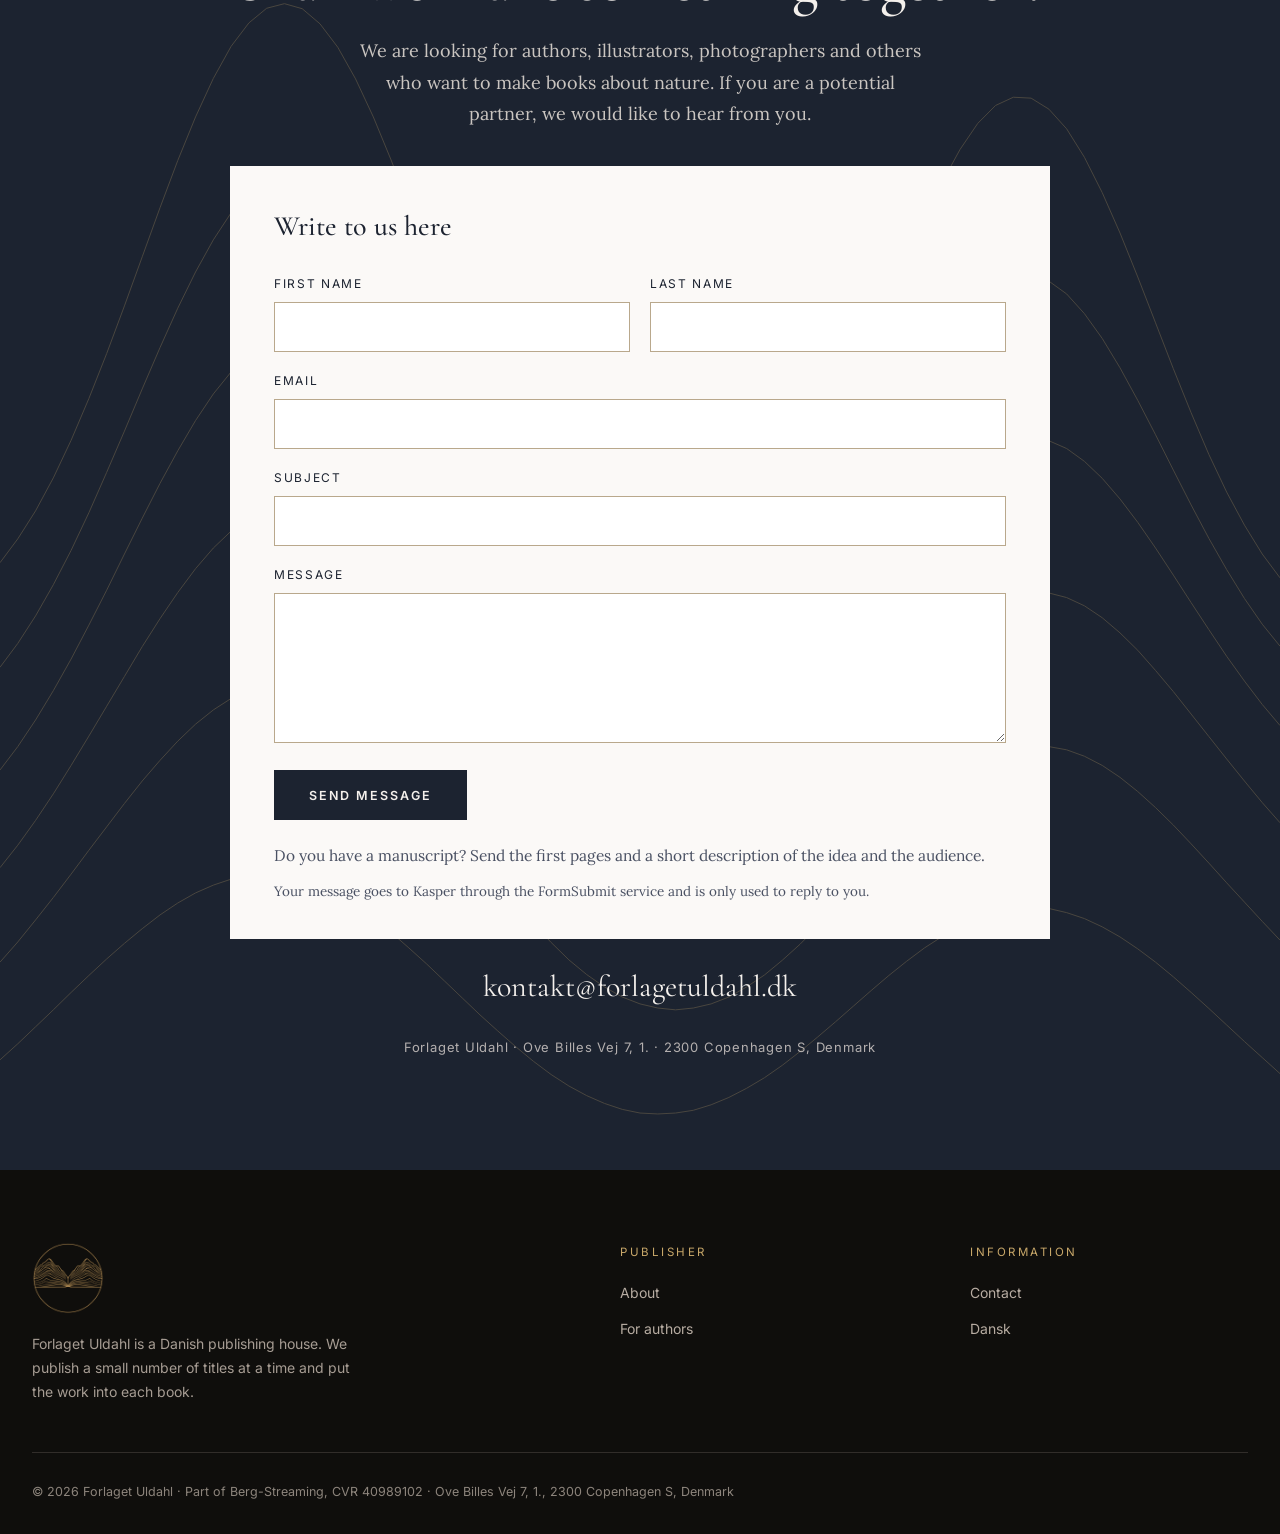
==== commit 876a3ff8: "Fjern afsnittet om udgivelser og sæt overskrift, billede, tekst i afsnittet om Kasper Co-Authored-By" ====
--- a/en/index.html
+++ b/en/index.html
@@ -218,32 +218,29 @@
 </div>
 
 <section id="personen-bag" style="background: #F4F0EC; border-top: 1px solid rgba(183,172,162,.4); border-bottom: 1px solid rgba(183,172,162,.4)">
-<div style="max-width: 1240px; margin: 0 auto; padding: 104px 32px; display: flex; flex-wrap: wrap; gap: 56px 88px; align-items: center">
+<div style="max-width: 1240px; margin: 0 auto; padding: 104px 32px">
+<div style="margin-bottom: 48px">
+<p style="margin: 0 0 18px; font-family: 'Inter', sans-serif; font-size: 12px; letter-spacing: .26em; text-transform: uppercase; color: #80612F; font-weight: 500">The person behind it</p>
+<h2 style="margin: 0; font-family: 'Cormorant Garamond', Georgia, serif; font-weight: 500; font-size: clamp(34px, 4vw, 52px); line-height: 1.1; color: #1C2330">Hi, I&#39;m Kasper</h2>
+</div>
+<div style="display: flex; flex-wrap: wrap; gap: 48px 88px; align-items: center">
+<div class="ramme" style="flex: 1 1 340px; min-width: 0; max-width: 460px; position: relative; padding: 0 0 18px 18px">
+<div aria-hidden="true" style="position: absolute; top: 18px; left: 0; right: 18px; bottom: 0; border: 1px solid rgba(176,138,82,.6)"></div>
+<div style="position: relative; overflow: hidden; aspect-ratio: 4 / 5">
+<img src="../assets/images/kasper.jpg" alt="Kasper, founder of Forlaget Uldahl" style="width: 100%; height: 100%; object-fit: cover; object-position: center 20%; display: block">
+</div>
+</div>
 <div style="flex: 1 1 420px; min-width: 0">
-<p style="margin: 0 0 18px; font-family: 'Inter', sans-serif; font-size: 12px; letter-spacing: .26em; text-transform: uppercase; color: #80612F; font-weight: 500">The person behind it</p>
-<h2 style="margin: 0 0 24px; font-family: 'Cormorant Garamond', Georgia, serif; font-weight: 500; font-size: clamp(34px, 4vw, 52px); line-height: 1.1; color: #1C2330">Hi, I&#39;m Kasper</h2>
 <p style="margin: 0 0 20px; max-width: 54ch; font-size: 18px; color: #3A4152">Forlaget Uldahl is my idea. I run my own businesses and have built several companies from the ground up, so I know what it takes to bring an idea to life, and how much work sits behind it.</p>
 <p style="margin: 0 0 32px; max-width: 54ch; font-size: 18px; color: #3A4152">The publisher is new, but the idea behind it is simple: I want to make books about what I care for myself, nature and the good moments in it, and find the right people to make them with.</p>
 <p style="margin: 0; font-family: 'Inter', sans-serif; font-size: 13px; letter-spacing: .08em; color: #4A5163">Kasper Uldahl Bergstrøm, publisher</p>
 <svg role="img" aria-label="Signature" viewBox="0 0 1241 853" style="display: block; width: 190px; height: auto; margin: 14px 0 0 -6px"><path fill="#1C2330" fill-rule="evenodd" d="M30 838C26 835 16 825 15 823C14 818 24 802 37 788C51 775 57 769 63 766C65 764 70 760 75 756C79 752 85 748 87 747C89 745 96 740 100 735C105 731 111 726 113 725C116 724 119 721 122 719C131 711 136 708 140 706C142 705 148 701 152 696C159 690 162 688 166 687C170 685 174 684 176 681C179 679 183 676 186 675C188 673 192 670 195 669C200 665 212 658 217 656C219 655 222 654 223 652C224 651 228 649 230 647C233 645 238 642 240 640C243 638 246 636 247 636C247 636 250 634 252 632C255 630 260 627 263 626C266 624 270 622 272 621C274 619 278 617 282 615C285 614 289 611 291 610C294 608 298 606 301 605C303 605 308 602 311 600C313 599 317 596 319 596C321 595 325 593 328 591C331 589 336 586 339 585C342 584 347 582 351 580C354 578 359 576 362 575C368 573 378 568 384 562C390 557 391 556 397 556C399 555 403 553 406 551C409 549 413 547 416 546C422 545 428 542 433 538C435 537 438 536 440 535C442 534 446 532 448 531C450 529 454 526 457 526C460 525 465 522 467 520C470 518 473 516 473 516C474 516 479 514 484 511C489 509 495 506 498 506C501 505 504 503 508 500C511 498 515 495 516 494C518 493 521 492 522 490C524 489 527 487 529 486C535 483 548 471 565 454C573 446 581 438 584 437C586 435 591 431 594 427C598 422 603 418 606 416C609 414 611 413 613 407C615 402 617 400 621 398C626 394 638 382 642 376C644 374 647 369 650 367C657 360 661 354 663 349C664 346 667 341 669 339C676 332 682 324 685 320C687 317 690 313 693 310C695 307 699 302 701 299C703 296 706 291 709 288C716 281 720 276 722 270C724 267 726 262 728 260C730 257 732 253 732 251C733 249 735 245 737 242C739 240 742 236 743 235C744 233 746 230 748 228C750 225 751 223 751 221C751 214 748 214 739 217C735 219 729 220 725 221C721 222 717 223 715 225C710 228 706 230 700 230C690 232 688 232 684 235C682 237 678 239 674 240C670 241 666 243 665 244C663 247 659 249 652 251C648 252 644 253 642 255C640 257 636 259 632 260C628 261 625 263 622 266C619 268 617 269 611 271C606 272 603 273 600 275C598 277 594 279 591 280C588 281 584 284 582 286C579 287 576 289 574 290C572 291 568 293 564 295C560 297 555 299 552 300C549 301 545 303 542 305C539 307 534 309 531 311C528 312 525 314 523 315C521 317 517 319 514 320C511 321 507 323 506 325C504 327 500 329 497 330C494 332 490 334 488 335C486 337 482 339 479 339C476 340 473 342 471 345C469 347 466 349 462 350C459 351 455 353 453 355C451 356 447 359 443 361C439 362 436 365 435 366C434 367 430 369 427 370C424 371 420 373 418 375C415 377 412 379 410 380C405 381 385 391 382 395C381 396 378 398 376 399C373 400 370 403 368 405C366 407 362 409 359 410C357 411 353 413 351 415C349 417 346 420 343 421C341 422 338 424 336 425C335 427 331 429 329 430C326 431 322 434 320 436C317 438 314 440 312 441C308 443 297 450 291 456C288 458 285 460 282 461C280 462 277 464 276 466C275 467 272 469 269 470C267 471 263 474 261 475C259 477 256 480 254 480C253 481 250 483 248 485C247 487 243 489 241 490C239 492 236 494 235 495C234 496 231 498 229 499C227 500 224 503 222 505C220 506 216 509 213 510C211 511 208 513 207 515C207 516 203 518 200 520C198 522 195 524 194 525C193 526 190 528 187 529C184 530 180 533 178 535C175 537 172 540 170 540C168 541 165 543 163 545C161 546 158 549 156 550C153 551 150 553 148 556C146 558 143 560 141 561C139 562 137 564 136 565C134 566 132 568 130 570C127 571 125 574 123 575C120 579 108 588 98 596C90 601 82 608 76 614C74 616 70 619 67 621C56 629 52 632 49 635C44 640 32 646 28 646C24 646 22 643 22 637C22 631 25 628 31 624C34 623 38 621 40 619C51 611 56 607 58 606C60 605 63 602 65 600C78 588 90 578 95 576C97 575 101 572 103 571C105 569 108 567 110 566C111 565 116 560 121 556C126 552 132 547 134 546C137 544 140 542 142 541C143 539 146 537 148 536C150 535 153 533 154 531C156 529 160 527 162 525C165 524 169 521 172 519C179 512 188 506 199 499C209 494 211 492 222 483C225 481 230 478 232 476C235 475 239 472 242 470C244 468 246 466 247 466C248 466 250 464 253 461C257 458 260 456 261 456C261 456 264 454 267 452C269 449 274 446 277 445C280 444 284 442 286 440C287 438 289 437 290 437C291 437 293 435 296 432C300 429 303 427 307 426C309 425 312 423 314 421C316 420 320 417 323 416C327 415 329 413 331 411C333 409 336 406 337 405C339 405 342 402 344 401C346 399 352 395 357 392C362 389 369 385 372 383C375 381 380 379 383 377C386 376 391 373 393 371C396 368 399 367 402 367C404 366 407 365 409 364C410 362 414 360 416 358C418 357 422 354 424 352C429 348 433 346 438 345C442 345 444 344 448 341C450 339 454 336 457 335C460 335 464 332 466 331C468 329 471 326 473 325C475 324 479 322 481 321C484 319 488 317 490 316C493 315 497 313 499 311C501 309 505 307 507 306C510 305 514 303 516 301C519 299 522 297 522 297C526 297 532 294 535 291C537 290 541 287 544 286C547 285 552 283 554 281C557 278 561 277 565 276C569 275 571 274 574 272C577 268 580 266 586 266C589 265 592 264 594 262C599 257 600 256 606 255C611 255 614 254 617 250C619 248 622 247 626 246C629 245 634 243 636 241C638 239 642 236 645 235C648 234 653 232 655 230C658 228 662 227 666 226C670 225 674 224 677 221C680 219 684 217 690 216C695 214 702 212 705 210C709 208 715 205 719 205C723 204 729 202 732 200C742 195 771 194 775 199C778 203 778 209 773 215C771 218 769 222 768 225C767 227 764 231 762 234C760 236 758 240 757 241C757 243 755 246 753 249C751 251 748 256 747 258C746 261 744 265 742 268C740 270 737 274 737 276C736 278 734 282 732 284C730 286 728 289 727 292C726 294 724 297 722 298C721 299 718 302 717 305C715 307 713 311 712 312C710 313 708 316 706 319C704 324 700 329 692 338C689 340 686 345 684 349C682 352 677 359 674 363C667 370 660 379 651 390C648 393 642 400 636 405C631 411 626 417 625 417C624 418 620 422 616 426C608 434 602 441 602 443C602 445 610 443 614 440C616 439 620 437 623 435C626 434 630 432 632 430C634 429 637 427 640 426C642 425 646 423 648 421C650 419 654 417 658 416C661 415 665 413 667 411C669 410 673 408 676 406C681 404 685 401 695 392C698 389 701 388 706 387C713 385 713 385 719 380C723 377 734 369 739 366C741 366 744 363 747 361C749 359 754 356 757 354C765 351 774 345 778 341C780 339 784 337 787 336C789 336 793 333 795 332C797 330 801 327 804 326C808 325 812 322 814 321C816 319 818 317 819 317C820 317 822 315 825 313C828 310 832 307 835 306C838 305 842 303 843 301C845 299 848 297 850 296C856 293 870 283 873 281C874 280 877 278 879 276C881 275 885 273 886 271C887 270 891 268 894 266C898 265 901 263 902 262C903 261 905 259 907 257C910 256 913 253 914 251C916 249 919 247 922 246C925 244 929 241 931 239C938 233 946 227 948 227C948 227 951 225 955 222C958 219 962 217 963 216C965 216 968 214 971 212C973 209 977 206 979 206C981 205 985 202 988 199C990 197 996 192 1001 189C1006 186 1011 183 1012 181C1013 180 1017 178 1020 176C1024 175 1027 172 1028 171C1030 170 1032 168 1033 167C1035 166 1038 164 1041 162C1043 159 1047 156 1050 155C1052 154 1054 152 1054 152C1055 151 1057 149 1059 147C1062 146 1066 143 1068 141C1070 139 1074 136 1076 135C1078 134 1081 132 1081 130C1082 129 1085 127 1088 126C1090 125 1094 122 1096 120C1098 119 1100 117 1101 117C1101 117 1105 115 1108 111C1122 100 1124 98 1128 96C1130 95 1133 93 1134 91C1135 89 1139 87 1141 85C1144 84 1148 81 1150 79C1152 77 1158 72 1162 69C1166 66 1170 61 1172 60C1173 58 1175 57 1176 56C1177 55 1181 52 1185 49C1192 43 1192 42 1192 38C1192 35 1193 33 1195 32C1196 30 1200 27 1203 23C1210 17 1213 15 1219 15C1227 15 1230 24 1223 32C1222 35 1219 38 1217 41C1213 45 1191 66 1185 70C1183 71 1178 75 1175 79C1171 82 1166 87 1163 89C1160 91 1157 93 1157 94C1155 96 1131 115 1114 128C1112 129 1107 133 1103 136C1100 139 1096 142 1095 143C1090 144 1079 153 1065 165C1063 167 1059 170 1056 171C1054 172 1050 174 1048 176C1046 178 1043 180 1042 180C1042 180 1039 182 1036 184C1030 190 1020 197 1016 199C1014 200 1011 203 1008 205C1006 207 1003 210 1001 210C999 211 996 213 995 214C993 216 990 218 987 220C976 226 972 229 967 234C964 237 960 240 958 240C956 241 952 244 949 246C947 248 944 250 943 250C943 250 940 252 938 254C934 258 923 266 917 269C914 270 911 273 908 275C906 277 902 280 900 281C898 282 896 284 895 284C894 285 892 287 889 289C887 290 883 293 881 294C879 296 876 298 873 299C871 300 868 303 866 305C864 308 861 309 858 310C855 311 851 313 849 315C847 317 844 319 842 320C840 321 838 323 836 324C835 325 831 328 827 330C823 332 820 334 819 335C818 336 815 338 812 340C808 342 805 343 804 344C804 345 789 355 780 360C777 362 773 365 772 366C770 367 767 369 764 371C755 376 748 380 743 385C740 387 736 389 734 390C731 391 715 400 708 405C705 407 701 409 699 410C697 411 693 413 691 415C689 417 685 419 682 420C680 422 676 424 675 425C673 428 670 429 663 431C661 432 658 433 656 435C650 440 637 448 632 450C629 451 625 453 622 455C620 457 615 460 612 461C605 464 591 477 588 484C587 487 585 490 582 492C580 494 577 497 576 500C575 502 572 507 567 512C563 516 558 521 557 524C555 526 553 528 552 529C551 530 548 533 546 536C545 539 543 541 542 541C542 541 540 543 538 545C535 550 530 557 523 564C519 569 515 575 509 586C507 589 504 594 503 596C501 598 498 602 497 604C496 607 494 611 492 612C491 614 489 619 488 622C486 625 484 630 482 632C480 634 479 635 479 635C479 635 478 640 477 646C474 660 474 662 477 665C480 668 488 669 494 668C496 667 503 666 509 665C517 664 521 662 523 661C525 660 529 658 533 656C537 655 542 653 544 651C546 649 550 646 553 645C556 645 560 642 563 640C567 637 572 635 576 635C577 635 579 633 581 631C584 628 587 627 592 625C596 624 600 622 601 621C602 620 605 617 609 616C612 614 617 612 619 610C621 608 626 606 630 605C633 604 638 601 640 600C643 598 647 595 649 594C657 589 661 586 677 572C680 569 683 565 684 562C686 560 688 558 688 558C689 557 691 554 693 551C696 544 705 533 714 524C716 522 720 518 722 516C723 513 733 503 743 493C753 483 762 473 764 471C765 469 766 467 767 467C768 467 770 465 773 462C784 451 820 418 824 416C826 415 830 412 832 408C835 405 839 401 841 400C844 398 849 394 852 391C855 388 859 385 860 384C863 382 871 376 876 371C882 366 893 358 897 356C899 355 902 353 903 351C904 349 908 347 910 345C913 344 916 342 918 341C919 339 923 337 926 336C929 334 932 332 932 330C934 326 944 317 947 316C949 315 953 315 956 315C961 315 965 313 970 309C972 308 975 307 977 306C979 305 983 303 985 301C987 298 991 297 994 296C997 295 1002 292 1005 290C1008 288 1011 286 1013 286C1014 285 1019 283 1022 281C1026 278 1031 276 1036 275C1039 274 1044 272 1046 271C1053 267 1068 265 1073 268C1075 269 1083 281 1083 283C1083 285 1075 297 1072 299C1071 299 1069 302 1068 304C1065 311 1051 325 1043 330C1034 335 1029 340 1026 345C1024 348 1020 353 1017 356C1013 358 1009 362 1007 364C1005 366 1002 368 1000 369C997 371 990 378 984 384C979 389 967 399 963 401C961 402 959 404 957 406C955 408 951 411 948 412C943 415 937 420 930 425C925 430 914 438 911 440C910 441 909 442 909 443C910 446 921 447 931 445C934 444 940 444 944 444C951 444 952 444 955 442C959 439 962 438 968 440C974 442 987 443 1010 444C1035 446 1034 446 1047 456C1056 464 1057 466 1059 476C1061 491 1055 507 1042 521C1039 523 1035 527 1034 529C1033 531 1030 533 1028 534C1026 535 1020 540 1016 545C1011 550 1004 556 1001 558C998 560 991 566 986 571C973 583 966 589 963 590C961 591 958 593 956 595C953 597 950 599 948 600C946 600 944 602 942 602C940 603 938 604 937 606C937 607 933 609 930 611C927 612 923 615 920 616C918 618 915 620 913 621C911 622 909 624 907 625C906 626 902 629 898 631C894 632 889 635 888 636C886 638 882 639 880 640C878 641 874 643 872 645C870 647 866 649 863 650C856 652 852 654 850 656C849 657 846 659 842 660C838 661 832 664 829 666C826 668 820 670 816 672C812 673 807 675 804 676C802 678 796 680 791 681C786 682 779 684 776 686C772 688 765 690 760 690C755 691 747 693 741 694C722 697 697 696 688 693C687 692 681 691 675 691C660 690 659 689 653 685C647 682 639 681 634 684C630 686 628 685 622 681C615 677 614 675 612 664C610 652 610 653 615 652C621 650 622 649 623 644C624 642 626 638 627 635C633 627 632 623 627 627C625 628 622 630 619 631C616 632 612 634 611 635C608 638 602 642 597 643C595 643 591 644 589 646C587 647 583 649 580 651C576 652 572 654 571 655C570 657 566 659 562 660C559 662 554 664 552 666C549 668 545 670 541 670C536 671 533 673 530 675C527 677 523 679 521 680C512 682 510 683 506 686C502 689 498 690 491 690C484 689 467 682 464 678C460 675 455 665 455 661C455 655 464 627 468 621C470 618 473 614 473 612C474 610 476 606 478 604C480 602 482 598 483 595C484 593 486 589 487 587C489 585 491 581 492 578C493 576 496 571 499 568C502 565 504 562 504 562C504 561 506 559 508 556C511 553 514 549 515 547C516 545 520 540 524 537C527 534 531 529 533 527C534 525 537 521 538 520C540 519 542 516 543 514C544 512 549 507 554 502C563 494 563 492 560 491C557 491 554 492 547 497C544 500 537 505 532 508C526 512 519 518 515 522C511 525 507 529 504 530C502 531 496 536 491 541C486 545 482 549 481 549C480 549 478 551 475 554C472 556 467 559 465 560C462 562 460 563 458 566C457 568 452 573 447 577C442 581 438 584 438 585C438 585 436 587 433 588C430 590 427 593 425 594C424 596 421 598 419 599C417 600 414 602 412 604C411 606 407 608 405 610C402 611 398 614 396 616C393 618 390 621 388 621C386 622 384 625 382 628C376 635 373 638 367 639C363 641 360 642 357 645C355 647 353 649 352 649C351 649 349 651 346 653C344 656 340 659 338 659C336 660 333 662 332 664C324 671 314 678 310 680C308 681 304 683 302 684C301 686 297 688 295 689C292 690 289 693 287 694C286 696 283 699 281 699C279 700 276 703 274 705C271 707 268 709 266 710C262 711 256 715 247 724C244 726 240 729 237 730C235 731 231 733 230 735C228 737 225 739 222 740C219 740 215 743 214 744C212 746 208 748 205 749C202 751 198 753 197 755C195 757 191 759 187 760C183 761 179 763 177 765C176 766 172 768 169 770C166 772 162 774 160 775C158 777 154 779 151 780C148 781 143 784 141 786C139 787 135 789 133 790C127 792 124 793 120 796C110 804 103 809 96 810C91 811 89 812 87 815C85 816 81 819 78 821C75 822 70 825 68 826C66 828 60 830 56 831C52 832 47 834 45 836C41 839 34 840 30 838ZM51 815C54 814 58 812 61 810C63 809 66 807 68 806C74 804 78 802 81 799C83 798 86 797 88 796C90 795 94 793 97 791C100 788 103 787 106 786C111 786 112 785 116 781C118 779 121 777 125 775C128 774 132 772 134 770C136 769 140 767 143 766C145 765 149 763 151 761C156 757 158 756 163 756C168 755 170 754 174 750C175 749 179 747 182 746C186 745 190 743 191 741C193 739 197 737 199 736C202 736 205 733 207 731C210 728 212 727 216 726C219 725 222 724 224 722C225 720 229 718 232 716C239 713 245 709 252 702C255 698 258 697 262 696C265 695 269 693 270 691C271 690 275 688 277 687C279 685 283 683 284 681C285 679 288 677 290 676C293 675 295 673 296 672C298 670 302 667 315 659C317 657 320 655 323 652C326 650 330 647 332 646C334 645 337 643 338 642C339 640 343 638 346 637C351 636 353 635 360 628C364 623 369 619 371 618C372 617 375 614 378 613C380 610 383 609 385 608C390 607 392 606 394 602C395 600 397 597 399 596C405 593 417 584 422 578C425 575 430 571 433 570C435 568 439 565 440 563C441 562 443 559 445 557C451 551 448 550 440 555C437 557 432 560 429 561C426 561 421 563 419 565C416 567 411 569 408 570C405 572 401 574 399 575C397 576 394 578 391 579C388 581 384 583 381 585C379 587 375 590 371 590C368 591 364 594 361 596C358 597 353 600 350 601C347 602 342 604 340 605C337 607 333 609 331 610C328 611 324 614 322 615C319 617 315 620 312 620C309 621 304 624 302 625C300 627 296 629 293 630C291 631 287 633 285 635C282 638 279 640 274 641C269 643 265 645 253 654C250 657 245 660 242 661C240 663 237 665 236 666C235 667 231 669 228 670C225 671 221 673 219 675C217 677 213 679 211 680C208 681 205 683 202 685C200 687 196 690 195 691C189 693 178 701 174 705C171 707 167 709 165 711C162 712 158 714 157 715C156 717 152 719 150 721C147 722 141 727 136 731C132 735 126 739 124 740C121 741 116 745 111 749C107 754 102 758 100 759C97 760 93 763 90 765C88 767 85 769 84 769C83 769 80 771 77 774C35 815 32 819 51 815ZM740 675C752 674 754 674 760 671C764 669 771 667 777 666C784 664 788 663 792 660C796 658 800 656 805 655C811 654 814 653 817 651C819 649 824 647 829 645C833 644 838 642 840 640C843 638 847 636 850 636C853 635 858 633 860 631C862 629 866 627 868 626C871 625 875 623 877 621C880 619 884 617 886 616C888 615 892 613 894 611C897 609 901 606 903 605C906 604 910 602 912 600C914 598 918 596 921 595C924 593 928 591 929 589C930 588 934 585 938 584C941 582 946 579 950 576C954 574 959 570 963 567C971 562 976 557 987 547C992 542 997 538 997 538C998 538 1001 535 1004 532C1007 529 1014 523 1018 519C1023 515 1027 510 1029 509C1030 508 1032 504 1034 501C1036 497 1038 492 1040 490C1042 486 1042 485 1042 481C1041 475 1040 474 1034 470C1024 463 1018 462 996 461C984 461 973 460 969 459C957 457 932 459 917 463C912 464 910 464 906 463C901 462 900 462 895 464C887 468 883 468 872 461C868 458 866 459 863 464C860 470 841 487 836 489C833 490 828 494 822 500C817 505 807 515 800 521C793 527 787 534 785 536C784 537 780 541 776 545C773 548 769 553 768 554C766 556 764 559 763 560C761 561 759 564 758 566C757 568 755 571 753 572C750 573 748 576 746 579C745 582 741 587 737 590C734 594 730 598 728 601C727 603 722 609 718 613C713 617 709 622 708 622C707 623 705 625 704 627C702 628 694 636 685 644C677 653 669 660 668 662C665 664 663 668 664 670C666 675 703 678 740 675ZM645 659C648 657 653 653 655 651C658 648 662 645 664 644C671 639 708 602 711 597C713 595 716 590 719 588C721 585 726 580 729 577C732 574 736 569 738 567C746 558 737 557 727 566C724 569 721 571 721 571C720 571 718 572 716 574C714 575 710 578 706 580C703 581 700 584 698 585C697 586 694 588 691 590C688 591 684 593 682 595C680 596 677 598 674 599C670 601 668 603 667 606C666 608 663 612 660 614C652 624 649 628 647 632C647 634 644 637 642 639C639 643 637 646 636 653C635 663 637 664 645 659ZM717 555C718 554 721 552 722 550C723 549 727 547 730 546C732 544 735 543 736 542C737 541 740 539 742 537C745 536 749 533 751 531C754 530 758 527 761 526C765 525 769 523 771 521C772 519 775 517 777 516C779 515 782 513 783 511C784 510 789 505 794 501C798 497 802 492 804 491C805 489 809 484 814 479C818 475 822 469 823 468C824 466 826 463 828 461C830 460 832 456 833 454C835 451 839 446 844 441C849 436 852 432 853 430C854 426 860 418 869 409C871 407 874 403 874 402C875 400 877 398 879 397C881 396 882 394 882 393C881 390 878 391 876 394C875 396 872 398 870 399C865 401 851 413 850 416C849 416 847 418 845 420C842 421 839 424 836 427C834 429 831 431 830 433C829 434 823 439 818 445C812 451 806 457 804 458C795 464 787 472 762 498C754 507 744 516 742 519C739 522 736 525 736 527C735 528 731 533 727 536C711 551 705 561 717 555ZM876 434C878 433 880 431 882 430C885 429 886 428 887 424C888 418 889 418 893 422C896 424 898 425 899 425C901 425 910 419 920 411C922 410 925 408 927 407C929 406 932 403 935 400C938 398 940 396 941 396C941 396 944 394 948 391C954 386 959 381 965 378C967 376 970 374 972 372C975 370 978 367 979 366C981 365 985 361 988 358C992 354 996 351 998 349C1000 348 1004 345 1007 342C1015 335 1020 331 1025 328C1027 327 1031 324 1032 321C1034 319 1041 311 1048 304C1059 292 1061 289 1057 289C1051 288 1039 291 1034 295C1030 298 1007 310 1003 311C1001 311 998 313 997 315C995 316 991 319 988 320C985 322 981 324 979 326C977 327 974 329 971 330C968 331 964 333 962 335C960 336 957 338 954 340C951 341 947 343 945 345C943 346 939 349 937 351C930 355 917 367 915 371C914 373 912 375 912 376C911 377 909 379 908 381C907 384 904 387 903 389C900 392 899 394 899 398C898 403 897 404 893 404C890 404 888 407 887 412C886 417 886 418 881 420C879 421 877 422 876 425C876 427 874 430 872 431C870 433 869 437 872 437C873 437 875 436 876 434Z"></path></svg>
 </div>
-<div class="ramme" style="flex: 1 1 340px; min-width: 0; max-width: 460px; position: relative; padding: 0 0 18px 18px">
-<div aria-hidden="true" style="position: absolute; top: 18px; left: 0; right: 18px; bottom: 0; border: 1px solid rgba(176,138,82,.6)"></div>
-<div style="position: relative; overflow: hidden; aspect-ratio: 4 / 5">
-<img src="../assets/images/kasper.jpg" alt="Kasper, founder of Forlaget Uldahl" style="width: 100%; height: 100%; object-fit: cover; object-position: center 20%; display: block">
-</div>
-</div>
-</div>
-</section>
-
-<section style="max-width: 1240px; margin: 0 auto; padding: 96px 32px">
-<div style="display: flex; flex-wrap: wrap; gap: 24px 72px; align-items: baseline; padding: 40px 0; border-top: 1px solid rgba(183,172,162,.6); border-bottom: 1px solid rgba(183,172,162,.6)">
-<p style="flex: 0 1 260px; margin: 0; font-family: 'Inter', sans-serif; font-size: 12px; letter-spacing: .26em; text-transform: uppercase; color: #80612F; font-weight: 500">Books</p>
-<p style="flex: 1 1 420px; min-width: 0; margin: 0; font-family: 'Cormorant Garamond', Georgia, serif; font-size: clamp(26px, 2.8vw, 36px); line-height: 1.25; color: #1C2330">Our first titles are on their way. We will gather them here as they are published.</p>
-</div>
-</section>
-
-<section id="rights" style="max-width: 1240px; margin: 0 auto; padding: 0 32px 96px">
+</div>
+</div>
+</section>
+
+<section id="rights" style="max-width: 1240px; margin: 0 auto; padding: 96px 32px">
 <div style="border: 1px solid rgba(176,138,82,.6); padding: 48px clamp(24px, 5vw, 64px); display: flex; flex-wrap: wrap; gap: 28px 72px; align-items: center">
 <div style="flex: 1 1 420px; min-width: 0">
 <p style="margin: 0 0 16px; font-family: 'Inter', sans-serif; font-size: 12px; letter-spacing: .26em; text-transform: uppercase; color: #80612F; font-weight: 500">Rights</p>
@@ -303,7 +300,6 @@
 <div style="flex: 1 1 180px; min-width: 0; display: flex; flex-direction: column; gap: 12px">
 <p style="margin: 0 0 6px; font-size: 11.5px; letter-spacing: .22em; text-transform: uppercase; color: #C9A86A">Publisher</p>
 <a href="#personen-bag" style="color: #B7ACA2; text-decoration: none">About</a>
-<a href="#det-vi-laver" style="color: #B7ACA2; text-decoration: none">Books</a>
 <a href="#kontakt" style="color: #B7ACA2; text-decoration: none">For authors</a>
 </div>
 <div style="flex: 1 1 180px; min-width: 0; display: flex; flex-direction: column; gap: 12px">
